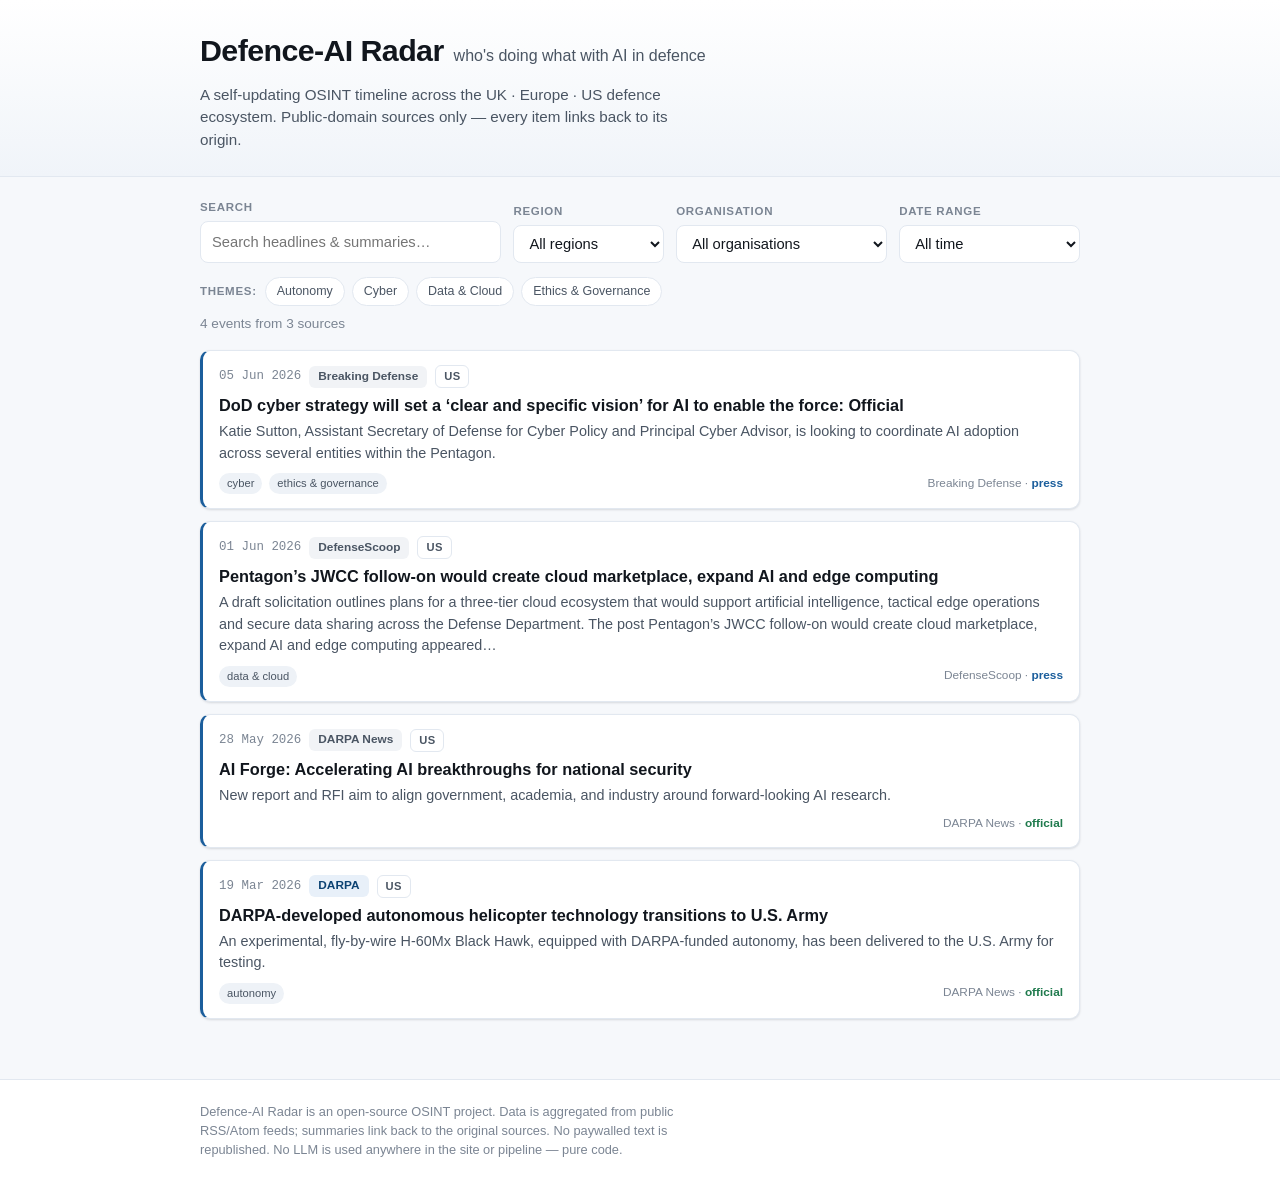
==== index.html @ cc6793fd "feat: scaffold Defence-AI Radar — static OSINT timeline + free-source ingest Co-Authored-By: Claude " ====
<!doctype html>
<html lang="en">
  <head>
    <meta charset="utf-8" />
    <meta name="viewport" content="width=device-width, initial-scale=1" />
    <title>Defence-AI Radar — who's doing what with AI in defence</title>
    <meta
      name="description"
      content="A self-updating OSINT timeline tracking AI advancements across the UK, European and US defence ecosystem. Public-domain sources only."
    />
    <link rel="stylesheet" href="assets/styles.css" />
  </head>
  <body>
    <header class="site-header">
      <div class="wrap">
        <h1>
          Defence-AI Radar
          <span class="subtitle">who's doing what with AI in defence</span>
        </h1>
        <p class="tagline">
          A self-updating OSINT timeline across the UK · Europe · US defence
          ecosystem. Public-domain sources only — every item links back to its
          origin.
        </p>
      </div>
    </header>

    <main class="wrap">
      <!-- Controls -->
      <section class="controls" aria-label="Search and filters">
        <div class="control search">
          <label for="search">Search</label>
          <input
            id="search"
            type="search"
            placeholder="Search headlines &amp; summaries…"
            autocomplete="off"
          />
        </div>

        <div class="control">
          <label for="region">Region</label>
          <select id="region">
            <option value="">All regions</option>
            <option value="UK">UK</option>
            <option value="Europe">Europe</option>
            <option value="US">US</option>
          </select>
        </div>

        <div class="control">
          <label for="org">Organisation</label>
          <select id="org">
            <option value="">All organisations</option>
          </select>
        </div>

        <div class="control">
          <label for="range">Date range</label>
          <select id="range">
            <option value="30">Last 30 days</option>
            <option value="180">Last 6 months</option>
            <option value="365">Last 12 months</option>
            <option value="all" selected>All time</option>
          </select>
        </div>
      </section>

      <!-- Theme chips -->
      <section class="theme-filter" aria-label="Theme filter">
        <span class="theme-label">Themes:</span>
        <div id="themes" class="chips"></div>
      </section>

      <!-- Counter -->
      <p id="counter" class="counter" aria-live="polite"></p>

      <!-- Timeline -->
      <section id="timeline" class="timeline" aria-label="Event timeline"></section>

      <p id="empty" class="empty" hidden>
        No events match your filters. Try widening the date range or clearing
        the search.
      </p>
    </main>

    <footer class="site-footer">
      <div class="wrap">
        <p>
          Defence-AI Radar is an open-source OSINT project. Data is aggregated
          from public RSS/Atom feeds; summaries link back to the original
          sources. No paywalled text is republished. No LLM is used anywhere in
          the site or pipeline — pure code.
        </p>
      </div>
    </footer>

    <script src="assets/app.js" defer></script>
  </body>
</html>
---- assets/styles.css ----
/* Defence-AI Radar — crisp, light intel-dashboard styling.
   Vanilla CSS, no external deps. Mobile-first. */

:root {
  --bg: #f6f8fb;
  --surface: #ffffff;
  --ink: #11161d;
  --ink-soft: #4a5563;
  --ink-faint: #7b8593;
  --line: #e2e8f0;
  --accent: #1b5e9c; /* steel blue */
  --accent-soft: #e8f0f9;
  --accent-ink: #0d4373;
  --ok: #1f7a4d;
  --shadow: 0 1px 2px rgba(16, 24, 40, 0.06), 0 1px 3px rgba(16, 24, 40, 0.08);
  --radius: 10px;
  --mono: "SFMono-Regular", ui-monospace, "Menlo", monospace;
  --sans: -apple-system, BlinkMacSystemFont, "Segoe UI", Roboto, Helvetica,
    Arial, sans-serif;
}

* {
  box-sizing: border-box;
}

html {
  -webkit-text-size-adjust: 100%;
}

body {
  margin: 0;
  font-family: var(--sans);
  color: var(--ink);
  background: var(--bg);
  line-height: 1.5;
  font-size: 16px;
}

.wrap {
  width: 100%;
  max-width: 920px;
  margin: 0 auto;
  padding: 0 20px;
}

/* ---- Header ---- */
.site-header {
  background: linear-gradient(180deg, #ffffff 0%, #f0f4f9 100%);
  border-bottom: 1px solid var(--line);
  padding: 28px 0 24px;
}

.site-header h1 {
  margin: 0;
  font-size: 1.9rem;
  letter-spacing: -0.02em;
  display: flex;
  flex-wrap: wrap;
  align-items: baseline;
  gap: 10px;
}

.site-header .subtitle {
  font-size: 1rem;
  font-weight: 500;
  color: var(--ink-soft);
  letter-spacing: 0;
}

.tagline {
  margin: 10px 0 0;
  max-width: 60ch;
  color: var(--ink-soft);
  font-size: 0.95rem;
}

/* ---- Controls ---- */
.controls {
  display: grid;
  grid-template-columns: 1fr;
  gap: 12px;
  margin: 22px 0 14px;
}

@media (min-width: 680px) {
  .controls {
    grid-template-columns: 2fr 1fr 1.4fr 1.2fr;
    align-items: end;
  }
}

.control {
  display: flex;
  flex-direction: column;
  gap: 5px;
}

.control label {
  font-size: 0.72rem;
  text-transform: uppercase;
  letter-spacing: 0.06em;
  font-weight: 600;
  color: var(--ink-faint);
}

.control input,
.control select {
  font: inherit;
  font-size: 0.92rem;
  padding: 9px 11px;
  border: 1px solid var(--line);
  border-radius: 8px;
  background: var(--surface);
  color: var(--ink);
  width: 100%;
}

.control input:focus,
.control select:focus {
  outline: 2px solid var(--accent);
  outline-offset: 1px;
  border-color: var(--accent);
}

/* ---- Theme chips ---- */
.theme-filter {
  display: flex;
  align-items: center;
  flex-wrap: wrap;
  gap: 8px;
  margin: 4px 0 8px;
}

.theme-label {
  font-size: 0.72rem;
  text-transform: uppercase;
  letter-spacing: 0.06em;
  font-weight: 600;
  color: var(--ink-faint);
}

.chips {
  display: flex;
  flex-wrap: wrap;
  gap: 7px;
}

.chip {
  font: inherit;
  font-size: 0.78rem;
  padding: 4px 11px;
  border-radius: 999px;
  border: 1px solid var(--line);
  background: var(--surface);
  color: var(--ink-soft);
  cursor: pointer;
  transition: background 0.12s, color 0.12s, border-color 0.12s;
  user-select: none;
}

.chip:hover {
  border-color: var(--accent);
  color: var(--accent-ink);
}

.chip[aria-pressed="true"] {
  background: var(--accent);
  border-color: var(--accent);
  color: #fff;
}

/* ---- Counter ---- */
.counter {
  font-size: 0.85rem;
  color: var(--ink-faint);
  margin: 6px 0 16px;
  font-variant-numeric: tabular-nums;
}

/* ---- Timeline ---- */
.timeline {
  display: flex;
  flex-direction: column;
  gap: 12px;
  padding-bottom: 40px;
}

.event {
  background: var(--surface);
  border: 1px solid var(--line);
  border-left: 3px solid var(--accent);
  border-radius: var(--radius);
  padding: 14px 16px;
  box-shadow: var(--shadow);
}

.event-top {
  display: flex;
  flex-wrap: wrap;
  align-items: center;
  gap: 8px;
  margin-bottom: 6px;
}

.event-date {
  font-family: var(--mono);
  font-size: 0.78rem;
  color: var(--ink-faint);
  font-variant-numeric: tabular-nums;
}

.org-tag {
  font-size: 0.74rem;
  font-weight: 600;
  padding: 2px 9px;
  border-radius: 6px;
  background: var(--accent-soft);
  color: var(--accent-ink);
  white-space: nowrap;
}

.org-tag.unmapped {
  background: #f1f3f6;
  color: var(--ink-soft);
}

.region-tag {
  font-size: 0.7rem;
  font-weight: 600;
  letter-spacing: 0.03em;
  padding: 2px 8px;
  border-radius: 6px;
  border: 1px solid var(--line);
  color: var(--ink-soft);
}

.event-headline {
  margin: 2px 0 5px;
  font-size: 1.02rem;
  font-weight: 600;
  line-height: 1.35;
}

.event-headline a {
  color: var(--ink);
  text-decoration: none;
}

.event-headline a:hover {
  color: var(--accent);
  text-decoration: underline;
}

.event-summary {
  margin: 0 0 9px;
  color: var(--ink-soft);
  font-size: 0.9rem;
}

.event-bottom {
  display: flex;
  flex-wrap: wrap;
  align-items: center;
  gap: 7px;
}

.theme-chip {
  font-size: 0.7rem;
  padding: 2px 8px;
  border-radius: 999px;
  background: #eef2f7;
  color: var(--ink-soft);
  text-transform: lowercase;
}

.source-name {
  margin-left: auto;
  font-size: 0.74rem;
  color: var(--ink-faint);
}

.source-name .badge {
  font-weight: 600;
  color: var(--ok);
}

.source-name .badge.press {
  color: var(--accent);
}

/* ---- Empty / loading ---- */
.empty {
  text-align: center;
  color: var(--ink-faint);
  padding: 36px 0;
  font-size: 0.95rem;
}

/* ---- Footer ---- */
.site-footer {
  border-top: 1px solid var(--line);
  background: var(--surface);
  padding: 22px 0;
  margin-top: 20px;
}

.site-footer p {
  margin: 0;
  max-width: 70ch;
  font-size: 0.8rem;
  color: var(--ink-faint);
}
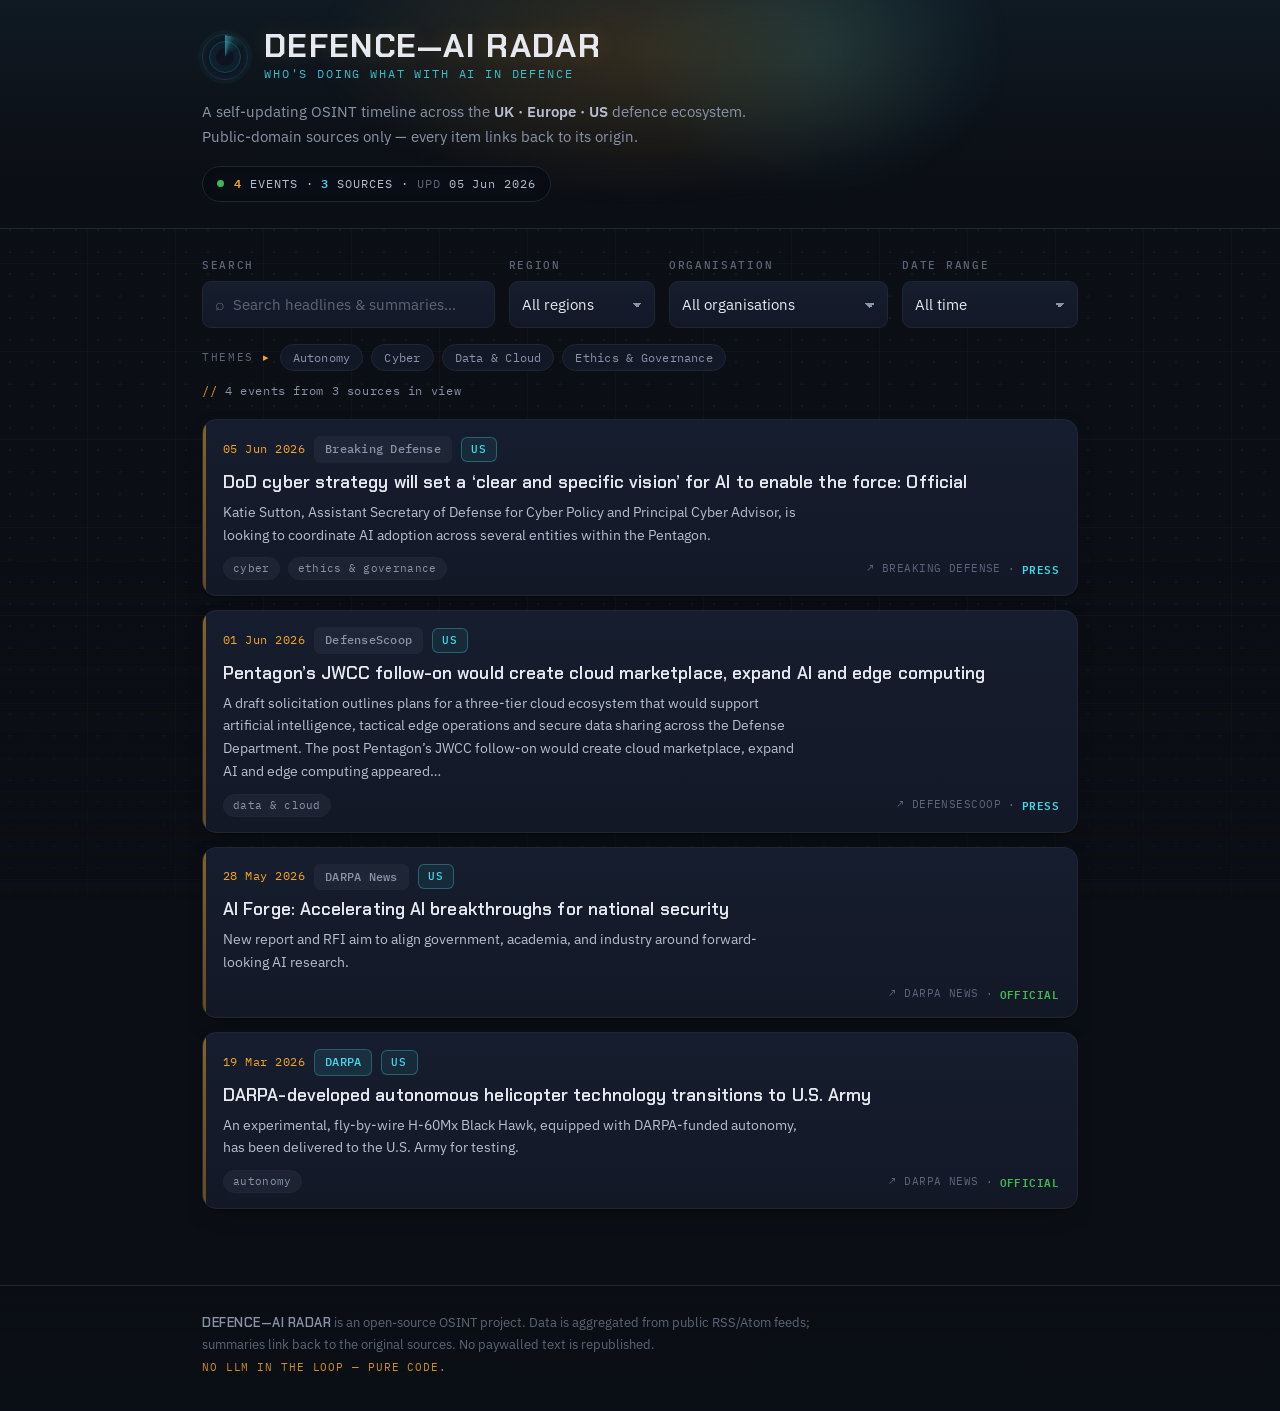
==== commit 28dac975: "design: operations-deck visual redesign — dark signals-intelligence aesthetic (timeline + dossier)" ====
--- a/index.html
+++ b/index.html
@@ -8,72 +8,109 @@
       name="description"
       content="A self-updating OSINT timeline tracking AI advancements across the UK, European and US defence ecosystem. Public-domain sources only."
     />
+    <meta name="theme-color" content="#0b0e14" />
+    <link rel="preconnect" href="https://fonts.googleapis.com" />
+    <link rel="preconnect" href="https://fonts.gstatic.com" crossorigin />
+    <link
+      href="https://fonts.googleapis.com/css2?family=Chakra+Petch:wght@500;600;700&family=IBM+Plex+Mono:wght@400;500;600&family=IBM+Plex+Sans:wght@400;500;600;700&display=swap"
+      rel="stylesheet"
+    />
     <link rel="stylesheet" href="assets/styles.css" />
   </head>
   <body>
-    <header class="site-header">
-      <div class="wrap">
-        <h1>
-          Defence-AI Radar
-          <span class="subtitle">who's doing what with AI in defence</span>
-        </h1>
+    <!-- Atmospheric layers: dot grid + signal glow, painted behind everything -->
+    <div class="bg-grid" aria-hidden="true"></div>
+    <div class="bg-scan" aria-hidden="true"></div>
+
+    <header class="site-header" role="banner">
+      <div class="signal-glow" aria-hidden="true"></div>
+      <div class="wrap header-inner">
+        <div class="brand">
+          <span class="radar" aria-hidden="true">
+            <span class="radar-sweep"></span>
+            <span class="radar-blip blip-1"></span>
+            <span class="radar-blip blip-2"></span>
+            <span class="radar-blip blip-3"></span>
+          </span>
+          <span class="wordmark">
+            <span class="wordmark-main">DEFENCE&#8209;AI&nbsp;RADAR</span>
+            <span class="wordmark-sub">who's doing what with AI in defence</span>
+          </span>
+        </div>
+
         <p class="tagline">
-          A self-updating OSINT timeline across the UK · Europe · US defence
+          A self-updating OSINT timeline across the
+          <span class="hl">UK&nbsp;·&nbsp;Europe&nbsp;·&nbsp;US</span> defence
           ecosystem. Public-domain sources only — every item links back to its
           origin.
         </p>
+
+        <!-- Live terminal-style status readout, populated by app.js -->
+        <div id="status" class="status-readout" role="status" aria-live="polite">
+          <span class="status-dot" aria-hidden="true"></span>
+          <span class="status-text">INITIALISING FEED…</span>
+        </div>
       </div>
     </header>
 
-    <main class="wrap">
+    <main class="wrap" id="main">
       <!-- Controls -->
-      <section class="controls" aria-label="Search and filters">
+      <section class="controls reveal" aria-label="Search and filters">
         <div class="control search">
           <label for="search">Search</label>
-          <input
-            id="search"
-            type="search"
-            placeholder="Search headlines &amp; summaries…"
-            autocomplete="off"
-          />
+          <div class="input-shell">
+            <span class="input-glyph" aria-hidden="true">⌕</span>
+            <input
+              id="search"
+              type="search"
+              placeholder="Search headlines &amp; summaries…"
+              autocomplete="off"
+            />
+          </div>
         </div>
 
         <div class="control">
           <label for="region">Region</label>
-          <select id="region">
-            <option value="">All regions</option>
-            <option value="UK">UK</option>
-            <option value="Europe">Europe</option>
-            <option value="US">US</option>
-          </select>
+          <div class="input-shell">
+            <select id="region">
+              <option value="">All regions</option>
+              <option value="UK">UK</option>
+              <option value="Europe">Europe</option>
+              <option value="US">US</option>
+            </select>
+          </div>
         </div>
 
         <div class="control">
           <label for="org">Organisation</label>
-          <select id="org">
-            <option value="">All organisations</option>
-          </select>
+          <div class="input-shell">
+            <select id="org">
+              <option value="">All organisations</option>
+            </select>
+          </div>
         </div>
 
         <div class="control">
           <label for="range">Date range</label>
-          <select id="range">
-            <option value="30">Last 30 days</option>
-            <option value="180">Last 6 months</option>
-            <option value="365">Last 12 months</option>
-            <option value="all" selected>All time</option>
-          </select>
+          <div class="input-shell">
+            <select id="range">
+              <option value="30">Last 30 days</option>
+              <option value="180">Last 6 months</option>
+              <option value="365">Last 12 months</option>
+              <option value="all" selected>All time</option>
+            </select>
+          </div>
         </div>
       </section>
 
       <!-- Theme chips -->
-      <section class="theme-filter" aria-label="Theme filter">
-        <span class="theme-label">Themes:</span>
+      <section class="theme-filter reveal" aria-label="Theme filter">
+        <span class="theme-label">Themes</span>
         <div id="themes" class="chips"></div>
       </section>
 
       <!-- Counter -->
-      <p id="counter" class="counter" aria-live="polite"></p>
+      <p id="counter" class="counter reveal" aria-live="polite"></p>
 
       <!-- Timeline -->
       <section id="timeline" class="timeline" aria-label="Event timeline"></section>
@@ -87,10 +124,11 @@
     <footer class="site-footer">
       <div class="wrap">
         <p>
-          Defence-AI Radar is an open-source OSINT project. Data is aggregated
-          from public RSS/Atom feeds; summaries link back to the original
-          sources. No paywalled text is republished. No LLM is used anywhere in
-          the site or pipeline — pure code.
+          <span class="footer-mark">DEFENCE&#8209;AI&nbsp;RADAR</span> is an
+          open-source OSINT project. Data is aggregated from public RSS/Atom
+          feeds; summaries link back to the original sources. No paywalled text
+          is republished.
+          <span class="footer-tag">NO&nbsp;LLM&nbsp;IN&nbsp;THE&nbsp;LOOP — PURE&nbsp;CODE.</span>
         </p>
       </div>
     </footer>
--- a/assets/styles.css
+++ b/assets/styles.css
@@ -1,22 +1,54 @@
-/* Defence-AI Radar — crisp, light intel-dashboard styling.
-   Vanilla CSS, no external deps. Mobile-first. */
+/* ===================================================================
+   DEFENCE-AI RADAR  ·  "Operations Deck" theme
+   Dark signals-intelligence aesthetic. Vanilla CSS, no deps, mobile-first.
+   Fonts (Google): Chakra Petch (display/HUD), IBM Plex Sans (body),
+   IBM Plex Mono (all metadata).
+   =================================================================== */
 
 :root {
-  --bg: #f6f8fb;
-  --surface: #ffffff;
-  --ink: #11161d;
-  --ink-soft: #4a5563;
-  --ink-faint: #7b8593;
-  --line: #e2e8f0;
-  --accent: #1b5e9c; /* steel blue */
-  --accent-soft: #e8f0f9;
-  --accent-ink: #0d4373;
-  --ok: #1f7a4d;
-  --shadow: 0 1px 2px rgba(16, 24, 40, 0.06), 0 1px 3px rgba(16, 24, 40, 0.08);
+  /* ---- Base ink palette (not pure black) ---- */
+  --bg: #0b0e14;
+  --bg-2: #0d121b;
+  --panel: #121826;
+  --panel-2: #161d2e;
+  --panel-hi: #1a2336;
+  --ink: #e6e9ef;
+  --ink-soft: #b6bfd0;
+  --muted: #8a94a8;
+  --faint: #5c6679;
+  --line: #1f2734;
+  --line-2: #28324380;
+
+  /* ---- Accent system ---- */
+  --amber: #f5a524; /* signal primary */
+  --amber-dim: #b9791a;
+  --cyan: #43d9e8; /* signal secondary */
+  --cyan-dim: #2a97a3;
+
+  /* ---- Status colour coding ---- */
+  --green: #3fb950; /* established */
+  --status-amber: #f5a524; /* in progress */
+  --status-cyan: #43d9e8; /* latest */
+  --warn: #f0883e; /* what we don't know */
+  --warn-red: #e8616b;
+
+  /* ---- Region tints ---- */
+  --uk: #6ea8ff;
+  --eu: #c08cff;
+  --us: #43d9e8;
+
+  /* ---- Type ---- */
+  --display: "Chakra Petch", system-ui, sans-serif;
+  --sans: "IBM Plex Sans", system-ui, sans-serif;
+  --mono: "IBM Plex Mono", ui-monospace, "SFMono-Regular", monospace;
+
   --radius: 10px;
-  --mono: "SFMono-Regular", ui-monospace, "Menlo", monospace;
-  --sans: -apple-system, BlinkMacSystemFont, "Segoe UI", Roboto, Helvetica,
-    Arial, sans-serif;
+  --radius-lg: 14px;
+  --shadow: 0 1px 2px rgba(0, 0, 0, 0.4), 0 8px 24px -12px rgba(0, 0, 0, 0.55);
+  --shadow-hi: 0 2px 4px rgba(0, 0, 0, 0.45),
+    0 18px 40px -18px rgba(0, 0, 0, 0.7);
+  --ring: 0 0 0 1px var(--line);
+  --content: 920px;
 }
 
 * {
@@ -25,6 +57,7 @@
 
 html {
   -webkit-text-size-adjust: 100%;
+  scroll-behavior: smooth;
 }
 
 body {
@@ -32,59 +65,287 @@
   font-family: var(--sans);
   color: var(--ink);
   background: var(--bg);
-  line-height: 1.5;
+  line-height: 1.6;
   font-size: 16px;
+  position: relative;
+  min-height: 100vh;
+  overflow-x: hidden;
+  -webkit-font-smoothing: antialiased;
+  text-rendering: optimizeLegibility;
+}
+
+/* ---- Atmosphere: fixed dot/line grid + faint scanline texture ---- */
+.bg-grid {
+  position: fixed;
+  inset: 0;
+  z-index: -3;
+  pointer-events: none;
+  background-color: var(--bg);
+  background-image:
+    radial-gradient(rgba(120, 140, 180, 0.07) 1px, transparent 1px),
+    linear-gradient(rgba(255, 255, 255, 0.018) 1px, transparent 1px),
+    linear-gradient(90deg, rgba(255, 255, 255, 0.018) 1px, transparent 1px);
+  background-size: 22px 22px, 88px 88px, 88px 88px;
+  background-position: -1px -1px, -1px -1px, -1px -1px;
+  /* fade the grid toward the bottom for depth */
+  -webkit-mask-image: linear-gradient(180deg, #000 0%, #000 60%, rgba(0, 0, 0, 0.4) 100%);
+          mask-image: linear-gradient(180deg, #000 0%, #000 60%, rgba(0, 0, 0, 0.4) 100%);
+}
+
+.bg-scan {
+  position: fixed;
+  inset: 0;
+  z-index: -2;
+  pointer-events: none;
+  opacity: 0.5;
+  background: repeating-linear-gradient(
+    180deg,
+    rgba(255, 255, 255, 0.012) 0px,
+    rgba(255, 255, 255, 0.012) 1px,
+    transparent 1px,
+    transparent 3px
+  );
+  mix-blend-mode: overlay;
 }
 
 .wrap {
   width: 100%;
-  max-width: 920px;
+  max-width: var(--content);
   margin: 0 auto;
-  padding: 0 20px;
-}
-
-/* ---- Header ---- */
+  padding: 0 22px;
+}
+
+::selection {
+  background: rgba(245, 165, 36, 0.28);
+  color: #fff;
+}
+
+a {
+  color: var(--cyan);
+}
+
+/* ===================================================================
+   HEADER  ·  wordmark + radar sweep + status readout
+   =================================================================== */
 .site-header {
-  background: linear-gradient(180deg, #ffffff 0%, #f0f4f9 100%);
+  position: relative;
+  overflow: hidden;
   border-bottom: 1px solid var(--line);
-  padding: 28px 0 24px;
-}
-
-.site-header h1 {
-  margin: 0;
-  font-size: 1.9rem;
-  letter-spacing: -0.02em;
-  display: flex;
-  flex-wrap: wrap;
-  align-items: baseline;
+  padding: 30px 0 26px;
+  background:
+    linear-gradient(180deg, rgba(67, 217, 232, 0.04) 0%, transparent 70%),
+    linear-gradient(180deg, var(--bg-2) 0%, var(--bg) 100%);
+}
+
+/* Soft radial signal glow behind the header */
+.signal-glow {
+  position: absolute;
+  top: -160px;
+  left: 50%;
+  transform: translateX(-50%);
+  width: min(900px, 120%);
+  height: 420px;
+  pointer-events: none;
+  background:
+    radial-gradient(closest-side, rgba(245, 165, 36, 0.16), transparent 72%),
+    radial-gradient(closest-side at 70% 50%, rgba(67, 217, 232, 0.12), transparent 70%);
+  filter: blur(8px);
+  z-index: 0;
+}
+
+/* thin amber rule under the whole header */
+.site-header::after {
+  content: "";
+  position: absolute;
+  left: 0;
+  right: 0;
+  bottom: -1px;
+  height: 1px;
+  background: linear-gradient(
+    90deg,
+    transparent,
+    rgba(245, 165, 36, 0.55) 18%,
+    rgba(67, 217, 232, 0.5) 82%,
+    transparent
+  );
+}
+
+.header-inner {
+  position: relative;
+  z-index: 1;
+}
+
+.brand {
+  display: flex;
+  align-items: center;
+  gap: 16px;
+  text-decoration: none;
+  color: inherit;
+}
+
+.brand-link {
+  transition: transform 0.18s ease;
+}
+.brand-link:hover {
+  transform: translateX(2px);
+}
+
+/* ---- Radar dial with animated sweep ---- */
+.radar {
+  position: relative;
+  flex: none;
+  width: 46px;
+  height: 46px;
+  border-radius: 50%;
+  background: radial-gradient(circle at center, #0e1422 0%, #0a0f18 100%);
+  border: 1px solid #243049;
+  box-shadow:
+    inset 0 0 14px rgba(67, 217, 232, 0.12),
+    0 0 0 4px rgba(67, 217, 232, 0.04);
+  overflow: hidden;
+}
+/* concentric range rings + crosshair */
+.radar::before {
+  content: "";
+  position: absolute;
+  inset: 6px;
+  border-radius: 50%;
+  border: 1px solid rgba(67, 217, 232, 0.22);
+  box-shadow: inset 0 0 0 6px rgba(67, 217, 232, 0.06);
+}
+.radar::after {
+  content: "";
+  position: absolute;
+  inset: 0;
+  background:
+    linear-gradient(transparent 49%, rgba(67, 217, 232, 0.16) 50%, transparent 51%),
+    linear-gradient(90deg, transparent 49%, rgba(67, 217, 232, 0.16) 50%, transparent 51%);
+}
+.radar-sweep {
+  position: absolute;
+  inset: 0;
+  border-radius: 50%;
+  background: conic-gradient(
+    from 0deg,
+    rgba(67, 217, 232, 0.55) 0deg,
+    rgba(67, 217, 232, 0.12) 26deg,
+    transparent 60deg,
+    transparent 360deg
+  );
+  -webkit-mask: radial-gradient(circle, transparent 0, #000 1px);
+          mask: radial-gradient(circle, transparent 0, #000 1px);
+  animation: sweep 3.6s linear infinite;
+  transform-origin: center;
+}
+.radar-blip {
+  position: absolute;
+  width: 3px;
+  height: 3px;
+  border-radius: 50%;
+  background: var(--amber);
+  box-shadow: 0 0 6px 1px rgba(245, 165, 36, 0.8);
+  opacity: 0;
+}
+.blip-1 { top: 14px; left: 30px; animation: blip 3.6s linear infinite 0.4s; }
+.blip-2 { top: 28px; left: 16px; animation: blip 3.6s linear infinite 1.8s; }
+.blip-3 { top: 19px; left: 24px; animation: blip 3.6s linear infinite 2.9s; }
+
+@keyframes sweep {
+  to { transform: rotate(360deg); }
+}
+@keyframes blip {
+  0%, 8% { opacity: 0; }
+  10% { opacity: 1; }
+  55% { opacity: 0.55; }
+  85%, 100% { opacity: 0; }
+}
+
+.wordmark {
+  display: flex;
+  flex-direction: column;
+  gap: 2px;
+}
+.wordmark-main {
+  font-family: var(--display);
+  font-weight: 700;
+  font-size: clamp(1.5rem, 5.4vw, 2.05rem);
+  letter-spacing: 0.04em;
+  line-height: 1;
+  color: var(--ink);
+  text-shadow: 0 0 22px rgba(245, 165, 36, 0.18);
+}
+.wordmark-sub {
+  font-family: var(--mono);
+  font-size: 0.72rem;
+  letter-spacing: 0.16em;
+  text-transform: uppercase;
+  color: var(--cyan);
+  opacity: 0.85;
+}
+
+.tagline {
+  margin: 16px 0 0;
+  max-width: 62ch;
+  color: var(--muted);
+  font-size: 0.95rem;
+}
+.tagline .hl {
+  color: var(--ink-soft);
+  font-weight: 600;
+}
+
+/* ---- Terminal status readout ---- */
+.status-readout {
+  display: inline-flex;
+  align-items: center;
   gap: 10px;
-}
-
-.site-header .subtitle {
-  font-size: 1rem;
-  font-weight: 500;
+  margin-top: 18px;
+  padding: 7px 14px;
+  font-family: var(--mono);
+  font-size: 0.74rem;
+  letter-spacing: 0.08em;
   color: var(--ink-soft);
-  letter-spacing: 0;
-}
-
-.tagline {
-  margin: 10px 0 0;
-  max-width: 60ch;
-  color: var(--ink-soft);
-  font-size: 0.95rem;
-}
-
-/* ---- Controls ---- */
+  background: rgba(10, 15, 24, 0.7);
+  border: 1px solid var(--line);
+  border-radius: 999px;
+  box-shadow: inset 0 0 18px rgba(0, 0, 0, 0.35);
+  backdrop-filter: blur(3px);
+}
+.status-readout .status-text {
+  white-space: nowrap;
+  overflow: hidden;
+  text-overflow: ellipsis;
+}
+.status-readout .hot { color: var(--amber); font-weight: 600; }
+.status-readout .cool { color: var(--cyan); font-weight: 600; }
+.status-readout .dim { color: var(--faint); }
+.status-dot {
+  flex: none;
+  width: 7px;
+  height: 7px;
+  border-radius: 50%;
+  background: var(--green);
+  box-shadow: 0 0 0 0 rgba(63, 185, 80, 0.6);
+  animation: pulse 2.4s ease-out infinite;
+}
+@keyframes pulse {
+  0% { box-shadow: 0 0 0 0 rgba(63, 185, 80, 0.55); }
+  70% { box-shadow: 0 0 0 7px rgba(63, 185, 80, 0); }
+  100% { box-shadow: 0 0 0 0 rgba(63, 185, 80, 0); }
+}
+
+/* ===================================================================
+   CONTROLS
+   =================================================================== */
 .controls {
   display: grid;
   grid-template-columns: 1fr;
-  gap: 12px;
-  margin: 22px 0 14px;
-}
-
-@media (min-width: 680px) {
+  gap: 14px;
+  margin: 28px 0 16px;
+}
+@media (min-width: 700px) {
   .controls {
-    grid-template-columns: 2fr 1fr 1.4fr 1.2fr;
+    grid-template-columns: 2fr 1fr 1.5fr 1.2fr;
     align-items: end;
   }
 }
@@ -92,34 +353,80 @@
 .control {
   display: flex;
   flex-direction: column;
-  gap: 5px;
+  gap: 7px;
 }
 
 .control label {
-  font-size: 0.72rem;
+  font-family: var(--mono);
+  font-size: 0.66rem;
   text-transform: uppercase;
-  letter-spacing: 0.06em;
-  font-weight: 600;
-  color: var(--ink-faint);
+  letter-spacing: 0.16em;
+  font-weight: 500;
+  color: var(--faint);
+}
+
+.input-shell {
+  position: relative;
+  display: flex;
+  align-items: center;
+  border: 1px solid var(--line);
+  border-radius: 9px;
+  background: linear-gradient(180deg, var(--panel-2), var(--panel));
+  transition: border-color 0.15s, box-shadow 0.15s;
+}
+.input-shell:focus-within {
+  border-color: var(--cyan-dim);
+  box-shadow: 0 0 0 3px rgba(67, 217, 232, 0.14);
+}
+
+.input-glyph {
+  padding-left: 12px;
+  color: var(--faint);
+  font-size: 1rem;
+  line-height: 1;
+  pointer-events: none;
 }
 
 .control input,
 .control select {
   font: inherit;
   font-size: 0.92rem;
-  padding: 9px 11px;
-  border: 1px solid var(--line);
-  border-radius: 8px;
-  background: var(--surface);
+  padding: 11px 12px;
+  border: none;
+  background: transparent;
   color: var(--ink);
   width: 100%;
-}
-
+  border-radius: 9px;
+}
 .control input:focus,
 .control select:focus {
-  outline: 2px solid var(--accent);
-  outline-offset: 1px;
-  border-color: var(--accent);
+  outline: none;
+}
+.control input::placeholder {
+  color: var(--faint);
+}
+.search .input-glyph + input {
+  padding-left: 8px;
+}
+
+/* Native select arrow restyle */
+.control select {
+  -webkit-appearance: none;
+  appearance: none;
+  cursor: pointer;
+  background-image:
+    linear-gradient(45deg, transparent 50%, var(--muted) 50%),
+    linear-gradient(135deg, var(--muted) 50%, transparent 50%);
+  background-position:
+    calc(100% - 17px) calc(50% + 1px),
+    calc(100% - 12px) calc(50% + 1px);
+  background-size: 5px 5px, 5px 5px;
+  background-repeat: no-repeat;
+  padding-right: 30px;
+}
+.control select option {
+  background: var(--panel);
+  color: var(--ink);
 }
 
 /* ---- Theme chips ---- */
@@ -127,186 +434,778 @@
   display: flex;
   align-items: center;
   flex-wrap: wrap;
+  gap: 9px;
+  margin: 8px 0 10px;
+}
+.theme-label {
+  font-family: var(--mono);
+  font-size: 0.66rem;
+  text-transform: uppercase;
+  letter-spacing: 0.16em;
+  color: var(--faint);
+}
+.theme-label::after {
+  content: " ▸";
+  color: var(--amber);
+}
+.chips {
+  display: flex;
+  flex-wrap: wrap;
   gap: 8px;
-  margin: 4px 0 8px;
-}
-
-.theme-label {
-  font-size: 0.72rem;
-  text-transform: uppercase;
-  letter-spacing: 0.06em;
-  font-weight: 600;
-  color: var(--ink-faint);
-}
-
-.chips {
-  display: flex;
-  flex-wrap: wrap;
-  gap: 7px;
-}
-
+}
 .chip {
-  font: inherit;
-  font-size: 0.78rem;
-  padding: 4px 11px;
+  font-family: var(--mono);
+  font-size: 0.74rem;
+  letter-spacing: 0.02em;
+  padding: 5px 12px;
   border-radius: 999px;
   border: 1px solid var(--line);
-  background: var(--surface);
-  color: var(--ink-soft);
+  background: var(--panel);
+  color: var(--muted);
   cursor: pointer;
-  transition: background 0.12s, color 0.12s, border-color 0.12s;
+  transition: color 0.14s, border-color 0.14s, background 0.14s,
+    box-shadow 0.14s;
   user-select: none;
 }
-
 .chip:hover {
-  border-color: var(--accent);
-  color: var(--accent-ink);
-}
-
+  border-color: var(--cyan-dim);
+  color: var(--cyan);
+}
 .chip[aria-pressed="true"] {
-  background: var(--accent);
-  border-color: var(--accent);
-  color: #fff;
+  background: rgba(245, 165, 36, 0.14);
+  border-color: var(--amber);
+  color: var(--amber);
+  box-shadow: 0 0 14px -4px rgba(245, 165, 36, 0.5);
 }
 
 /* ---- Counter ---- */
 .counter {
-  font-size: 0.85rem;
-  color: var(--ink-faint);
-  margin: 6px 0 16px;
+  font-family: var(--mono);
+  font-size: 0.78rem;
+  letter-spacing: 0.05em;
+  color: var(--muted);
+  margin: 8px 0 18px;
   font-variant-numeric: tabular-nums;
 }
-
-/* ---- Timeline ---- */
+.counter::before {
+  content: "// ";
+  color: var(--amber);
+}
+
+/* ===================================================================
+   TIMELINE
+   =================================================================== */
 .timeline {
+  position: relative;
   display: flex;
   flex-direction: column;
-  gap: 12px;
-  padding-bottom: 40px;
+  gap: 14px;
+  padding-bottom: 48px;
 }
 
 .event {
-  background: var(--surface);
+  position: relative;
+  background: linear-gradient(180deg, var(--panel-2), var(--panel));
   border: 1px solid var(--line);
-  border-left: 3px solid var(--accent);
-  border-radius: var(--radius);
-  padding: 14px 16px;
+  border-radius: var(--radius-lg);
+  padding: 16px 18px 15px 20px;
   box-shadow: var(--shadow);
+  overflow: hidden;
+  transition: transform 0.18s ease, border-color 0.18s ease,
+    box-shadow 0.18s ease;
+}
+/* accent edge — a thin signal stripe that lights up on hover */
+.event::before {
+  content: "";
+  position: absolute;
+  left: 0;
+  top: 0;
+  bottom: 0;
+  width: 3px;
+  background: linear-gradient(180deg, var(--amber), var(--amber-dim));
+  opacity: 0.5;
+  transition: opacity 0.18s ease, box-shadow 0.18s ease;
+}
+.event:hover {
+  transform: translateY(-2px);
+  border-color: #2a3550;
+  box-shadow: var(--shadow-hi);
+}
+.event:hover::before {
+  opacity: 1;
+  box-shadow: 0 0 18px 0 rgba(245, 165, 36, 0.45);
 }
 
 .event-top {
+  display: flex;
+  flex-wrap: wrap;
+  align-items: center;
+  gap: 9px;
+  margin-bottom: 8px;
+}
+
+.event-date {
+  font-family: var(--mono);
+  font-size: 0.74rem;
+  letter-spacing: 0.04em;
+  color: var(--amber);
+  font-variant-numeric: tabular-nums;
+  white-space: nowrap;
+}
+
+/* Org tag (link → dossier) */
+.org-tag {
+  font-family: var(--mono);
+  font-size: 0.72rem;
+  font-weight: 500;
+  letter-spacing: 0.02em;
+  padding: 3px 10px;
+  border-radius: 6px;
+  background: rgba(67, 217, 232, 0.1);
+  border: 1px solid rgba(67, 217, 232, 0.28);
+  color: var(--cyan);
+  white-space: nowrap;
+}
+.org-tag.unmapped {
+  background: rgba(138, 148, 168, 0.08);
+  border-color: var(--line);
+  color: var(--muted);
+}
+a.org-tag {
+  text-decoration: none;
+  transition: background 0.14s, color 0.14s, border-color 0.14s,
+    box-shadow 0.14s;
+}
+a.org-tag:hover,
+a.org-tag:focus {
+  background: rgba(67, 217, 232, 0.2);
+  border-color: var(--cyan);
+  color: #d6fbff;
+  box-shadow: 0 0 14px -4px rgba(67, 217, 232, 0.6);
+  outline: none;
+}
+
+/* Region tag, subtly tinted per region */
+.region-tag {
+  font-family: var(--mono);
+  font-size: 0.66rem;
+  font-weight: 500;
+  letter-spacing: 0.1em;
+  text-transform: uppercase;
+  padding: 3px 9px;
+  border-radius: 6px;
+  border: 1px solid var(--line);
+  color: var(--muted);
+}
+.region-tag[data-region="UK"] {
+  color: var(--uk);
+  border-color: rgba(110, 168, 255, 0.32);
+  background: rgba(110, 168, 255, 0.07);
+}
+.region-tag[data-region="Europe"] {
+  color: var(--eu);
+  border-color: rgba(192, 140, 255, 0.32);
+  background: rgba(192, 140, 255, 0.07);
+}
+.region-tag[data-region="US"] {
+  color: var(--us);
+  border-color: rgba(67, 217, 232, 0.32);
+  background: rgba(67, 217, 232, 0.07);
+}
+
+.event-headline {
+  margin: 2px 0 7px;
+  font-family: var(--display);
+  font-size: 1.08rem;
+  font-weight: 600;
+  letter-spacing: 0.005em;
+  line-height: 1.34;
+}
+.event-headline a {
+  color: var(--ink);
+  text-decoration: none;
+  background-image: linear-gradient(var(--cyan), var(--cyan));
+  background-repeat: no-repeat;
+  background-position: 0 100%;
+  background-size: 0% 1.5px;
+  transition: background-size 0.28s ease, color 0.18s ease;
+  padding-bottom: 1px;
+}
+.event-headline a:hover,
+.event-headline a:focus {
+  color: #f3f6fb;
+  background-size: 100% 1.5px;
+  outline: none;
+}
+
+.event-summary {
+  margin: 0 0 11px;
+  color: var(--ink-soft);
+  font-size: 0.9rem;
+  line-height: 1.58;
+  max-width: 72ch;
+}
+
+.event-bottom {
   display: flex;
   flex-wrap: wrap;
   align-items: center;
   gap: 8px;
-  margin-bottom: 6px;
-}
-
-.event-date {
-  font-family: var(--mono);
-  font-size: 0.78rem;
-  color: var(--ink-faint);
-  font-variant-numeric: tabular-nums;
-}
-
-.org-tag {
+}
+
+.theme-chip {
+  font-family: var(--mono);
+  font-size: 0.66rem;
+  letter-spacing: 0.03em;
+  padding: 2px 9px;
+  border-radius: 999px;
+  background: rgba(138, 148, 168, 0.08);
+  border: 1px solid var(--line);
+  color: var(--muted);
+  text-transform: lowercase;
+}
+
+/* "↗ SOURCE" mono tag */
+.source-name {
+  margin-left: auto;
+  display: inline-flex;
+  align-items: center;
+  gap: 6px;
+  font-family: var(--mono);
+  font-size: 0.68rem;
+  letter-spacing: 0.04em;
+  color: var(--faint);
+  text-transform: uppercase;
+}
+.source-name .badge {
+  font-weight: 600;
+  color: var(--green);
+}
+.source-name .badge.press {
+  color: var(--cyan);
+}
+
+/* ===================================================================
+   EMPTY / FOOTER
+   =================================================================== */
+.empty {
+  text-align: center;
+  color: var(--muted);
+  padding: 44px 0;
+  font-size: 0.95rem;
+  font-family: var(--mono);
+  letter-spacing: 0.02em;
+}
+
+.site-footer {
+  border-top: 1px solid var(--line);
+  background: linear-gradient(180deg, transparent, rgba(10, 15, 24, 0.6));
+  padding: 26px 0 34px;
+  margin-top: 28px;
+}
+.site-footer p {
+  margin: 0;
+  max-width: 78ch;
+  font-size: 0.8rem;
+  color: var(--faint);
+  line-height: 1.7;
+}
+.footer-mark {
+  font-family: var(--display);
+  font-weight: 600;
+  letter-spacing: 0.04em;
+  color: var(--muted);
+}
+.footer-tag {
+  display: inline-block;
+  font-family: var(--mono);
+  font-size: 0.7rem;
+  letter-spacing: 0.08em;
+  color: var(--amber);
+  opacity: 0.85;
+}
+
+/* ===================================================================
+   DOSSIER PAGE  ·  classified briefing
+   =================================================================== */
+.dossier {
+  position: relative;
+  padding: 26px 0 56px;
+}
+
+/* On wide screens: sticky status rail to the left of the content */
+@media (min-width: 1040px) {
+  .dossier-page .wrap {
+    max-width: 1140px;
+  }
+  .dossier-layout {
+    display: grid;
+    grid-template-columns: 200px minmax(0, 1fr);
+    gap: 38px;
+    align-items: start;
+  }
+  .dossier-rail {
+    position: sticky;
+    top: 26px;
+  }
+}
+
+/* hide rail on narrow screens (still in DOM for wide) */
+.dossier-rail {
+  display: none;
+}
+@media (min-width: 1040px) {
+  .dossier-rail { display: block; }
+}
+
+.rail-kicker {
+  font-family: var(--mono);
+  font-size: 0.62rem;
+  letter-spacing: 0.18em;
+  text-transform: uppercase;
+  color: var(--faint);
+  margin: 0 0 12px;
+}
+.rail-list {
+  list-style: none;
+  margin: 0 0 22px;
+  padding: 0;
+  display: flex;
+  flex-direction: column;
+  gap: 2px;
+  border-left: 1px solid var(--line);
+}
+.rail-list a {
+  display: flex;
+  align-items: center;
+  gap: 9px;
+  padding: 6px 0 6px 14px;
+  margin-left: -1px;
+  border-left: 2px solid transparent;
+  font-family: var(--mono);
   font-size: 0.74rem;
-  font-weight: 600;
-  padding: 2px 9px;
-  border-radius: 6px;
-  background: var(--accent-soft);
-  color: var(--accent-ink);
-  white-space: nowrap;
-}
-
-.org-tag.unmapped {
-  background: #f1f3f6;
-  color: var(--ink-soft);
-}
-
-.region-tag {
-  font-size: 0.7rem;
-  font-weight: 600;
-  letter-spacing: 0.03em;
-  padding: 2px 8px;
-  border-radius: 6px;
-  border: 1px solid var(--line);
-  color: var(--ink-soft);
-}
-
-.event-headline {
-  margin: 2px 0 5px;
-  font-size: 1.02rem;
-  font-weight: 600;
-  line-height: 1.35;
-}
-
-.event-headline a {
+  letter-spacing: 0.02em;
+  color: var(--muted);
+  text-decoration: none;
+  transition: color 0.14s, border-color 0.14s;
+}
+.rail-list a:hover {
   color: var(--ink);
+  border-left-color: var(--amber);
+}
+.rail-dot {
+  width: 6px;
+  height: 6px;
+  border-radius: 50%;
+  flex: none;
+  background: var(--faint);
+}
+.rail-dot.green { background: var(--green); box-shadow: 0 0 7px rgba(63, 185, 80, 0.6); }
+.rail-dot.amber { background: var(--status-amber); box-shadow: 0 0 7px rgba(245, 165, 36, 0.6); }
+.rail-dot.cyan { background: var(--status-cyan); box-shadow: 0 0 7px rgba(67, 217, 232, 0.6); }
+.rail-dot.warn { background: var(--warn); box-shadow: 0 0 7px rgba(240, 136, 62, 0.6); }
+
+.back-link {
+  display: inline-flex;
+  align-items: center;
+  gap: 8px;
+  margin-bottom: 22px;
+  font-family: var(--mono);
+  font-size: 0.76rem;
+  letter-spacing: 0.05em;
+  color: var(--cyan);
   text-decoration: none;
-}
-
-.event-headline a:hover {
-  color: var(--accent);
-  text-decoration: underline;
-}
-
-.event-summary {
-  margin: 0 0 9px;
-  color: var(--ink-soft);
-  font-size: 0.9rem;
-}
-
-.event-bottom {
+  transition: gap 0.15s ease, color 0.15s ease;
+}
+.back-link:hover {
+  gap: 12px;
+  color: #d6fbff;
+}
+
+/* ---- Dossier header ---- */
+.dossier-header {
+  margin-bottom: 26px;
+  padding-bottom: 22px;
+  border-bottom: 1px solid var(--line);
+  position: relative;
+}
+.dossier-classmark {
+  font-family: var(--mono);
+  font-size: 0.62rem;
+  letter-spacing: 0.26em;
+  text-transform: uppercase;
+  color: var(--faint);
+  margin: 0 0 10px;
+}
+.dossier-classmark::before {
+  content: "◆ ";
+  color: var(--amber);
+}
+.dossier-title {
+  margin: 0 0 12px;
+  font-family: var(--display);
+  font-weight: 700;
+  font-size: clamp(1.55rem, 4.4vw, 2.1rem);
+  letter-spacing: 0.01em;
+  line-height: 1.15;
+  color: var(--ink);
+}
+.dossier-badges {
   display: flex;
   flex-wrap: wrap;
   align-items: center;
-  gap: 7px;
-}
-
-.theme-chip {
+  gap: 9px;
+}
+.dossier-badge {
+  font-family: var(--mono);
+  font-size: 0.68rem;
+  font-weight: 500;
+  letter-spacing: 0.08em;
+  padding: 3px 11px;
+  border-radius: 6px;
+  background: rgba(67, 217, 232, 0.1);
+  border: 1px solid rgba(67, 217, 232, 0.28);
+  color: var(--cyan);
+  text-transform: uppercase;
+}
+.dossier-badge[data-region="UK"] { color: var(--uk); border-color: rgba(110,168,255,0.32); background: rgba(110,168,255,0.08); }
+.dossier-badge[data-region="Europe"] { color: var(--eu); border-color: rgba(192,140,255,0.32); background: rgba(192,140,255,0.08); }
+.dossier-badge[data-region="US"] { color: var(--us); border-color: rgba(67,217,232,0.32); background: rgba(67,217,232,0.08); }
+.dossier-badge.type {
+  background: rgba(138, 148, 168, 0.08);
+  border-color: var(--line);
+  color: var(--muted);
+}
+.dossier-updated {
+  font-family: var(--mono);
   font-size: 0.7rem;
-  padding: 2px 8px;
-  border-radius: 999px;
-  background: #eef2f7;
+  letter-spacing: 0.05em;
+  color: var(--faint);
+  font-variant-numeric: tabular-nums;
+}
+.dossier-updated::before {
+  content: "● ";
+  color: var(--green);
+}
+
+/* ---- Sections ---- */
+.dossier-section {
+  scroll-margin-top: 24px;
+  background: linear-gradient(180deg, var(--panel-2), var(--panel));
+  border: 1px solid var(--line);
+  border-radius: var(--radius-lg);
+  box-shadow: var(--shadow);
+  padding: 20px 22px;
+  margin-bottom: 16px;
+}
+
+/* mono kicker + status-coloured heading */
+.dossier-h2 {
+  margin: 0 0 16px;
+  font-family: var(--display);
+  font-size: 1.1rem;
+  font-weight: 600;
+  letter-spacing: 0.01em;
+  display: flex;
+  align-items: center;
+  gap: 10px;
+}
+.h2-kicker {
+  font-family: var(--mono);
+  font-size: 0.6rem;
+  letter-spacing: 0.18em;
+  text-transform: uppercase;
+  padding: 3px 8px;
+  border-radius: 5px;
+  border: 1px solid currentColor;
+  line-height: 1;
+}
+/* status colour variants on the section head */
+.sec-established .h2-kicker { color: var(--green); }
+.sec-progress .h2-kicker { color: var(--status-amber); }
+.sec-latest .h2-kicker { color: var(--status-cyan); }
+.sec-suppliers .h2-kicker { color: var(--cyan); }
+.sec-sources .h2-kicker { color: var(--muted); }
+.sec-recent .h2-kicker { color: var(--muted); }
+.sec-overview .h2-kicker { color: var(--amber); }
+
+.dossier-lead {
+  margin: 0;
+  max-width: 68ch;
   color: var(--ink-soft);
-  text-transform: lowercase;
-}
-
-.source-name {
-  margin-left: auto;
-  font-size: 0.74rem;
-  color: var(--ink-faint);
-}
-
-.source-name .badge {
+  font-size: 0.96rem;
+  line-height: 1.7;
+}
+
+/* ---- Claim lists ---- */
+.claim-list {
+  list-style: none;
+  margin: 0;
+  padding: 0;
+  display: flex;
+  flex-direction: column;
+  gap: 0;
+}
+.claim {
+  position: relative;
+  padding: 13px 0 13px 18px;
+  border-left: 2px solid var(--line);
+  border-top: 1px solid transparent;
+  transition: border-color 0.15s, background 0.15s;
+}
+.claim + .claim {
+  border-top: 1px solid var(--line-2);
+}
+.claim::before {
+  content: "";
+  position: absolute;
+  left: -5px;
+  top: 18px;
+  width: 8px;
+  height: 8px;
+  border-radius: 50%;
+  background: var(--faint);
+  border: 2px solid var(--panel);
+}
+.sec-established .claim:hover { border-left-color: var(--green); }
+.sec-progress .claim:hover { border-left-color: var(--status-amber); }
+.sec-latest .claim:hover { border-left-color: var(--status-cyan); }
+.sec-established .claim::before { background: var(--green); }
+.sec-progress .claim::before { background: var(--status-amber); }
+.sec-latest .claim::before { background: var(--status-cyan); }
+
+.claim-text {
+  margin: 0 0 7px;
+  max-width: 68ch;
+  font-size: 0.93rem;
+  line-height: 1.6;
+  color: var(--ink-soft);
+}
+.claim-meta {
+  display: flex;
+  flex-wrap: wrap;
+  align-items: center;
+  gap: 12px;
+}
+.claim-date {
+  font-family: var(--mono);
+  font-size: 0.7rem;
+  letter-spacing: 0.04em;
+  color: var(--faint);
+  font-variant-numeric: tabular-nums;
+}
+
+/* Shared "source ↗" link */
+.dossier-source {
+  font-family: var(--mono);
+  font-size: 0.72rem;
+  letter-spacing: 0.03em;
+  color: var(--cyan);
+  text-decoration: none;
+  white-space: nowrap;
+  transition: color 0.14s;
+}
+.dossier-source:hover {
+  color: #d6fbff;
+  text-decoration: underline;
+  text-underline-offset: 3px;
+}
+
+/* ---- Suppliers grid ---- */
+.supplier-grid {
+  display: grid;
+  grid-template-columns: 1fr;
+  gap: 12px;
+}
+@media (min-width: 560px) {
+  .supplier-grid {
+    grid-template-columns: 1fr 1fr;
+  }
+}
+.supplier-card {
+  border: 1px solid var(--line);
+  border-radius: 10px;
+  padding: 13px 15px;
+  background: rgba(10, 15, 24, 0.45);
+  transition: border-color 0.15s, transform 0.15s, box-shadow 0.15s;
+}
+.supplier-card:hover {
+  border-color: rgba(67, 217, 232, 0.4);
+  transform: translateY(-2px);
+  box-shadow: var(--shadow);
+}
+.supplier-name {
+  margin: 0 0 5px;
+  font-family: var(--display);
   font-weight: 600;
-  color: var(--ok);
-}
-
-.source-name .badge.press {
-  color: var(--accent);
-}
-
-/* ---- Empty / loading ---- */
-.empty {
-  text-align: center;
-  color: var(--ink-faint);
-  padding: 36px 0;
   font-size: 0.95rem;
-}
-
-/* ---- Footer ---- */
-.site-footer {
-  border-top: 1px solid var(--line);
-  background: var(--surface);
-  padding: 22px 0;
-  margin-top: 20px;
-}
-
-.site-footer p {
+  color: var(--ink);
+}
+.supplier-role {
+  margin: 0 0 9px;
+  color: var(--muted);
+  font-size: 0.83rem;
+  line-height: 1.55;
+}
+
+/* ---- Sources list ---- */
+.source-list {
+  list-style: none;
   margin: 0;
-  max-width: 70ch;
-  font-size: 0.8rem;
-  color: var(--ink-faint);
-}
+  padding: 0;
+  display: flex;
+  flex-direction: column;
+  gap: 4px;
+}
+.source-list li {
+  border-bottom: 1px solid var(--line-2);
+  padding: 8px 0;
+}
+.source-list li:last-child {
+  border-bottom: none;
+}
+.source-list a {
+  font-family: var(--mono);
+  font-size: 0.82rem;
+  letter-spacing: 0.02em;
+  color: var(--cyan);
+  text-decoration: none;
+  transition: color 0.14s, padding-left 0.14s;
+}
+.source-list a:hover {
+  color: #d6fbff;
+  padding-left: 4px;
+}
+
+/* ---- "What we don't yet know" — amber callout ---- */
+.unknowns-box {
+  scroll-margin-top: 24px;
+  position: relative;
+  background:
+    linear-gradient(180deg, rgba(240, 136, 62, 0.08), rgba(240, 136, 62, 0.03));
+  border: 1px solid rgba(240, 136, 62, 0.35);
+  border-left: 4px solid var(--warn);
+  border-radius: var(--radius-lg);
+  padding: 18px 22px;
+  margin-bottom: 16px;
+  box-shadow: 0 0 30px -16px rgba(240, 136, 62, 0.5);
+}
+.unknowns-h2 {
+  margin: 0 0 10px;
+  font-family: var(--display);
+  font-size: 1.04rem;
+  font-weight: 600;
+  color: var(--warn);
+  display: flex;
+  align-items: center;
+  gap: 9px;
+}
+.unknowns-h2 .h2-kicker {
+  color: var(--warn);
+}
+.unknowns-box p {
+  margin: 0;
+  max-width: 68ch;
+  font-size: 0.92rem;
+  line-height: 1.65;
+  color: #e8cfb6;
+}
+
+/* ---- Recent events list ---- */
+.recent-list {
+  list-style: none;
+  margin: 0;
+  padding: 0;
+  display: flex;
+  flex-direction: column;
+  gap: 0;
+}
+.recent-event {
+  display: flex;
+  flex-wrap: wrap;
+  align-items: baseline;
+  gap: 12px;
+  padding: 10px 0;
+  border-bottom: 1px solid var(--line-2);
+}
+.recent-event:last-child {
+  border-bottom: none;
+}
+.recent-date {
+  font-family: var(--mono);
+  font-size: 0.7rem;
+  letter-spacing: 0.04em;
+  color: var(--amber);
+  font-variant-numeric: tabular-nums;
+  white-space: nowrap;
+}
+.recent-event a {
+  font-size: 0.9rem;
+  color: var(--ink-soft);
+  text-decoration: none;
+  line-height: 1.5;
+  background-image: linear-gradient(var(--cyan), var(--cyan));
+  background-repeat: no-repeat;
+  background-position: 0 100%;
+  background-size: 0% 1px;
+  transition: background-size 0.26s ease, color 0.16s ease;
+}
+.recent-event a:hover {
+  color: var(--ink);
+  background-size: 100% 1px;
+}
+
+/* ===================================================================
+   MOTION  ·  staggered page-load reveals
+   =================================================================== */
+@keyframes rise {
+  from {
+    opacity: 0;
+    transform: translateY(14px);
+  }
+  to {
+    opacity: 1;
+    transform: translateY(0);
+  }
+}
+
+.reveal,
+.timeline .event,
+.dossier-main > * {
+  animation: rise 0.55s cubic-bezier(0.22, 0.61, 0.36, 1) both;
+}
+
+/* stagger the header/control reveals */
+.controls.reveal { animation-delay: 0.04s; }
+.theme-filter.reveal { animation-delay: 0.1s; }
+.counter.reveal { animation-delay: 0.16s; }
+
+/* timeline + dossier stagger handled inline via --i (set by JS) */
+.timeline .event {
+  animation-delay: calc(0.05s + var(--i, 0) * 0.045s);
+}
+.dossier-main > * {
+  animation-delay: calc(var(--i, 0) * 0.06s);
+}
+
+@media (prefers-reduced-motion: reduce) {
+  html { scroll-behavior: auto; }
+  *,
+  *::before,
+  *::after {
+    animation: none !important;
+    transition: none !important;
+  }
+  .radar-sweep,
+  .status-dot,
+  .radar-blip {
+    animation: none !important;
+  }
+}
+
+/* ---- Focus visibility (keyboard) ---- */
+:focus-visible {
+  outline: 2px solid var(--cyan);
+  outline-offset: 2px;
+  border-radius: 4px;
+}
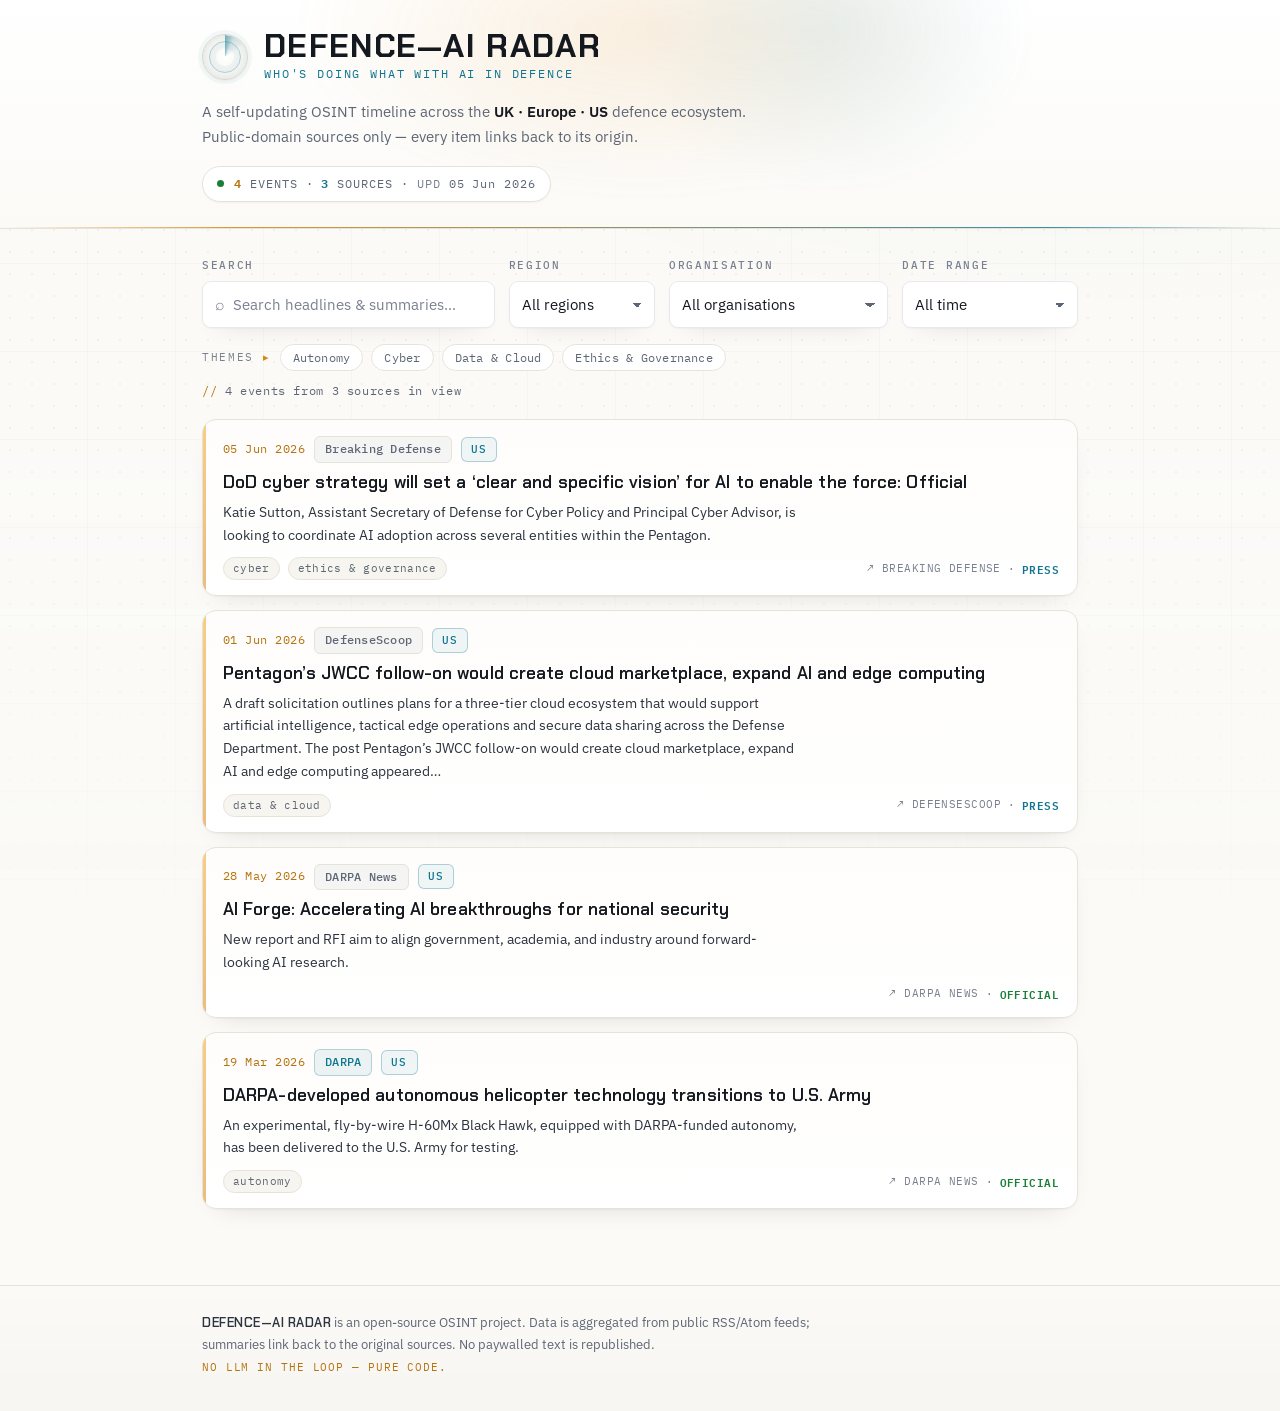
==== commit 5c5c4f0f: "design: light 'intelligence briefing' theme — white background, same identity + status system" ====
--- a/index.html
+++ b/index.html
@@ -8,7 +8,7 @@
       name="description"
       content="A self-updating OSINT timeline tracking AI advancements across the UK, European and US defence ecosystem. Public-domain sources only."
     />
-    <meta name="theme-color" content="#0b0e14" />
+    <meta name="theme-color" content="#fbfaf7" />
     <link rel="preconnect" href="https://fonts.googleapis.com" />
     <link rel="preconnect" href="https://fonts.gstatic.com" crossorigin />
     <link
--- a/assets/styles.css
+++ b/assets/styles.css
@@ -1,41 +1,46 @@
 /* ===================================================================
-   DEFENCE-AI RADAR  ·  "Operations Deck" theme
-   Dark signals-intelligence aesthetic. Vanilla CSS, no deps, mobile-first.
+   DEFENCE-AI RADAR  ·  "Intelligence Briefing" theme (light)
+   Refined white / warm-paper signals-intelligence aesthetic.
+   Vanilla CSS, no deps, mobile-first.
    Fonts (Google): Chakra Petch (display/HUD), IBM Plex Sans (body),
    IBM Plex Mono (all metadata).
    =================================================================== */
 
 :root {
-  /* ---- Base ink palette (not pure black) ---- */
-  --bg: #0b0e14;
-  --bg-2: #0d121b;
-  --panel: #121826;
-  --panel-2: #161d2e;
-  --panel-hi: #1a2336;
-  --ink: #e6e9ef;
-  --ink-soft: #b6bfd0;
-  --muted: #8a94a8;
-  --faint: #5c6679;
-  --line: #1f2734;
-  --line-2: #28324380;
-
-  /* ---- Accent system ---- */
-  --amber: #f5a524; /* signal primary */
-  --amber-dim: #b9791a;
-  --cyan: #43d9e8; /* signal secondary */
-  --cyan-dim: #2a97a3;
-
-  /* ---- Status colour coding ---- */
-  --green: #3fb950; /* established */
-  --status-amber: #f5a524; /* in progress */
-  --status-cyan: #43d9e8; /* latest */
-  --warn: #f0883e; /* what we don't know */
-  --warn-red: #e8616b;
-
-  /* ---- Region tints ---- */
-  --uk: #6ea8ff;
-  --eu: #c08cff;
-  --us: #43d9e8;
+  /* ---- Base paper palette (warm white, not flat) ---- */
+  --bg: #fbfaf7;       /* soft warm paper canvas */
+  --bg-2: #ffffff;     /* header upper wash */
+  --panel: #ffffff;    /* card surface */
+  --panel-2: #fefdfb;  /* card top of gradient — barely warm */
+  --panel-hi: #f7f5ef; /* inset / nested surfaces */
+  --ink: #14181f;      /* primary text */
+  --ink-soft: #2c333f; /* body / claim text */
+  --muted: #5d6675;    /* secondary text — AA on white */
+  --faint: #79808f;    /* metadata labels — AA on white */
+  --line: #e6e3da;     /* warm hairline border */
+  --line-2: #ecebe5;   /* faint inner divider */
+  --line-cool: #e7e9ee;/* cool hairline (panels) */
+
+  /* ---- Accent system — the two signals, legible on white ---- */
+  --amber: #d98613;     /* signal primary */
+  --amber-dim: #b5730f; /* darker amber for AA text on white */
+  --amber-soft: #f5a524;/* brighter amber for fills/glows */
+  --cyan: #0e7490;      /* signal secondary (cyan-blue) */
+  --cyan-dim: #0c627a;  /* hover / deeper */
+
+  /* ---- Status colour coding (tuned for contrast on paper) ---- */
+  --green: #1a7f37;        /* established — AA on white */
+  --status-amber: #b5730f; /* in progress — AA on white */
+  --status-amber-soft: #f5a524;
+  --status-cyan: #0e7490;  /* latest — AA on white */
+  --warn: #b5730f;         /* what we don't know — warm amber */
+  --warn-soft: #d98613;
+  --warn-red: #c2333d;
+
+  /* ---- Region tints (subtle, AA-legible on white) ---- */
+  --uk: #2156c9;
+  --eu: #7a3fd1;
+  --us: #0e7490;
 
   /* ---- Type ---- */
   --display: "Chakra Petch", system-ui, sans-serif;
@@ -44,9 +49,11 @@
 
   --radius: 10px;
   --radius-lg: 14px;
-  --shadow: 0 1px 2px rgba(0, 0, 0, 0.4), 0 8px 24px -12px rgba(0, 0, 0, 0.55);
-  --shadow-hi: 0 2px 4px rgba(0, 0, 0, 0.45),
-    0 18px 40px -18px rgba(0, 0, 0, 0.7);
+  /* soft, airy shadows — premium not heavy */
+  --shadow: 0 1px 2px rgba(20, 24, 31, 0.04),
+    0 10px 26px -18px rgba(20, 24, 31, 0.22);
+  --shadow-hi: 0 2px 6px rgba(20, 24, 31, 0.06),
+    0 22px 46px -22px rgba(20, 24, 31, 0.28);
   --ring: 0 0 0 1px var(--line);
   --content: 920px;
 }
@@ -74,7 +81,7 @@
   text-rendering: optimizeLegibility;
 }
 
-/* ---- Atmosphere: fixed dot/line grid + faint scanline texture ---- */
+/* ---- Atmosphere: faint ink dot/line grid, fades toward the bottom ---- */
 .bg-grid {
   position: fixed;
   inset: 0;
@@ -82,30 +89,25 @@
   pointer-events: none;
   background-color: var(--bg);
   background-image:
-    radial-gradient(rgba(120, 140, 180, 0.07) 1px, transparent 1px),
-    linear-gradient(rgba(255, 255, 255, 0.018) 1px, transparent 1px),
-    linear-gradient(90deg, rgba(255, 255, 255, 0.018) 1px, transparent 1px);
+    radial-gradient(rgba(20, 24, 31, 0.045) 1px, transparent 1px),
+    linear-gradient(rgba(20, 24, 31, 0.022) 1px, transparent 1px),
+    linear-gradient(90deg, rgba(20, 24, 31, 0.022) 1px, transparent 1px);
   background-size: 22px 22px, 88px 88px, 88px 88px;
   background-position: -1px -1px, -1px -1px, -1px -1px;
-  /* fade the grid toward the bottom for depth */
-  -webkit-mask-image: linear-gradient(180deg, #000 0%, #000 60%, rgba(0, 0, 0, 0.4) 100%);
-          mask-image: linear-gradient(180deg, #000 0%, #000 60%, rgba(0, 0, 0, 0.4) 100%);
-}
-
+  /* fade the grid toward the bottom for depth + airiness */
+  -webkit-mask-image: linear-gradient(180deg, #000 0%, #000 46%, rgba(0, 0, 0, 0.25) 100%);
+          mask-image: linear-gradient(180deg, #000 0%, #000 46%, rgba(0, 0, 0, 0.25) 100%);
+}
+
+/* very faint warm paper wash for atmosphere (not sterile flat white) */
 .bg-scan {
   position: fixed;
   inset: 0;
   z-index: -2;
   pointer-events: none;
-  opacity: 0.5;
-  background: repeating-linear-gradient(
-    180deg,
-    rgba(255, 255, 255, 0.012) 0px,
-    rgba(255, 255, 255, 0.012) 1px,
-    transparent 1px,
-    transparent 3px
-  );
-  mix-blend-mode: overlay;
+  background:
+    radial-gradient(120% 60% at 50% -10%, rgba(217, 134, 19, 0.05), transparent 60%),
+    radial-gradient(90% 50% at 85% 4%, rgba(14, 116, 144, 0.035), transparent 62%);
 }
 
 .wrap {
@@ -116,8 +118,8 @@
 }
 
 ::selection {
-  background: rgba(245, 165, 36, 0.28);
-  color: #fff;
+  background: rgba(217, 134, 19, 0.20);
+  color: var(--ink);
 }
 
 a {
@@ -133,39 +135,38 @@
   border-bottom: 1px solid var(--line);
   padding: 30px 0 26px;
   background:
-    linear-gradient(180deg, rgba(67, 217, 232, 0.04) 0%, transparent 70%),
-    linear-gradient(180deg, var(--bg-2) 0%, var(--bg) 100%);
-}
-
-/* Soft radial signal glow behind the header */
+    linear-gradient(180deg, #ffffff 0%, var(--bg) 100%);
+}
+
+/* Soft warm radial wash behind the header (replaces the dark glow) */
 .signal-glow {
   position: absolute;
-  top: -160px;
+  top: -200px;
   left: 50%;
   transform: translateX(-50%);
-  width: min(900px, 120%);
-  height: 420px;
+  width: min(960px, 124%);
+  height: 460px;
   pointer-events: none;
   background:
-    radial-gradient(closest-side, rgba(245, 165, 36, 0.16), transparent 72%),
-    radial-gradient(closest-side at 70% 50%, rgba(67, 217, 232, 0.12), transparent 70%);
-  filter: blur(8px);
+    radial-gradient(closest-side, rgba(217, 134, 19, 0.13), transparent 72%),
+    radial-gradient(closest-side at 70% 50%, rgba(14, 116, 144, 0.09), transparent 70%);
+  filter: blur(10px);
   z-index: 0;
 }
 
-/* thin amber rule under the whole header */
+/* thin amber→cyan rule under the whole header */
 .site-header::after {
   content: "";
   position: absolute;
   left: 0;
   right: 0;
   bottom: -1px;
-  height: 1px;
+  height: 2px;
   background: linear-gradient(
     90deg,
     transparent,
-    rgba(245, 165, 36, 0.55) 18%,
-    rgba(67, 217, 232, 0.5) 82%,
+    rgba(217, 134, 19, 0.85) 18%,
+    rgba(14, 116, 144, 0.8) 82%,
     transparent
   );
 }
@@ -190,18 +191,19 @@
   transform: translateX(2px);
 }
 
-/* ---- Radar dial with animated sweep ---- */
+/* ---- Radar dial with animated sweep (re-tuned: visible on a light disc) ---- */
 .radar {
   position: relative;
   flex: none;
   width: 46px;
   height: 46px;
   border-radius: 50%;
-  background: radial-gradient(circle at center, #0e1422 0%, #0a0f18 100%);
-  border: 1px solid #243049;
+  background: radial-gradient(circle at center, #ffffff 0%, #f1efe8 100%);
+  border: 1px solid #d9d5c9;
   box-shadow:
-    inset 0 0 14px rgba(67, 217, 232, 0.12),
-    0 0 0 4px rgba(67, 217, 232, 0.04);
+    inset 0 0 12px rgba(14, 116, 144, 0.10),
+    0 0 0 4px rgba(14, 116, 144, 0.05),
+    var(--shadow);
   overflow: hidden;
 }
 /* concentric range rings + crosshair */
@@ -210,16 +212,16 @@
   position: absolute;
   inset: 6px;
   border-radius: 50%;
-  border: 1px solid rgba(67, 217, 232, 0.22);
-  box-shadow: inset 0 0 0 6px rgba(67, 217, 232, 0.06);
+  border: 1px solid rgba(14, 116, 144, 0.30);
+  box-shadow: inset 0 0 0 6px rgba(14, 116, 144, 0.05);
 }
 .radar::after {
   content: "";
   position: absolute;
   inset: 0;
   background:
-    linear-gradient(transparent 49%, rgba(67, 217, 232, 0.16) 50%, transparent 51%),
-    linear-gradient(90deg, transparent 49%, rgba(67, 217, 232, 0.16) 50%, transparent 51%);
+    linear-gradient(transparent 49%, rgba(14, 116, 144, 0.22) 50%, transparent 51%),
+    linear-gradient(90deg, transparent 49%, rgba(14, 116, 144, 0.22) 50%, transparent 51%);
 }
 .radar-sweep {
   position: absolute;
@@ -227,8 +229,8 @@
   border-radius: 50%;
   background: conic-gradient(
     from 0deg,
-    rgba(67, 217, 232, 0.55) 0deg,
-    rgba(67, 217, 232, 0.12) 26deg,
+    rgba(14, 116, 144, 0.55) 0deg,
+    rgba(14, 116, 144, 0.14) 26deg,
     transparent 60deg,
     transparent 360deg
   );
@@ -243,7 +245,7 @@
   height: 3px;
   border-radius: 50%;
   background: var(--amber);
-  box-shadow: 0 0 6px 1px rgba(245, 165, 36, 0.8);
+  box-shadow: 0 0 6px 1px rgba(217, 134, 19, 0.7);
   opacity: 0;
 }
 .blip-1 { top: 14px; left: 30px; animation: blip 3.6s linear infinite 0.4s; }
@@ -272,7 +274,6 @@
   letter-spacing: 0.04em;
   line-height: 1;
   color: var(--ink);
-  text-shadow: 0 0 22px rgba(245, 165, 36, 0.18);
 }
 .wordmark-sub {
   font-family: var(--mono);
@@ -280,7 +281,6 @@
   letter-spacing: 0.16em;
   text-transform: uppercase;
   color: var(--cyan);
-  opacity: 0.85;
 }
 
 .tagline {
@@ -290,11 +290,11 @@
   font-size: 0.95rem;
 }
 .tagline .hl {
-  color: var(--ink-soft);
+  color: var(--ink);
   font-weight: 600;
 }
 
-/* ---- Terminal status readout ---- */
+/* ---- Terminal status readout (mono, on light) ---- */
 .status-readout {
   display: inline-flex;
   align-items: center;
@@ -304,19 +304,18 @@
   font-family: var(--mono);
   font-size: 0.74rem;
   letter-spacing: 0.08em;
-  color: var(--ink-soft);
-  background: rgba(10, 15, 24, 0.7);
+  color: var(--muted);
+  background: #ffffff;
   border: 1px solid var(--line);
   border-radius: 999px;
-  box-shadow: inset 0 0 18px rgba(0, 0, 0, 0.35);
-  backdrop-filter: blur(3px);
+  box-shadow: var(--shadow);
 }
 .status-readout .status-text {
   white-space: nowrap;
   overflow: hidden;
   text-overflow: ellipsis;
 }
-.status-readout .hot { color: var(--amber); font-weight: 600; }
+.status-readout .hot { color: var(--amber-dim); font-weight: 600; }
 .status-readout .cool { color: var(--cyan); font-weight: 600; }
 .status-readout .dim { color: var(--faint); }
 .status-dot {
@@ -325,13 +324,13 @@
   height: 7px;
   border-radius: 50%;
   background: var(--green);
-  box-shadow: 0 0 0 0 rgba(63, 185, 80, 0.6);
+  box-shadow: 0 0 0 0 rgba(26, 127, 55, 0.5);
   animation: pulse 2.4s ease-out infinite;
 }
 @keyframes pulse {
-  0% { box-shadow: 0 0 0 0 rgba(63, 185, 80, 0.55); }
-  70% { box-shadow: 0 0 0 7px rgba(63, 185, 80, 0); }
-  100% { box-shadow: 0 0 0 0 rgba(63, 185, 80, 0); }
+  0% { box-shadow: 0 0 0 0 rgba(26, 127, 55, 0.45); }
+  70% { box-shadow: 0 0 0 7px rgba(26, 127, 55, 0); }
+  100% { box-shadow: 0 0 0 0 rgba(26, 127, 55, 0); }
 }
 
 /* ===================================================================
@@ -369,14 +368,15 @@
   position: relative;
   display: flex;
   align-items: center;
-  border: 1px solid var(--line);
+  border: 1px solid var(--line-cool);
   border-radius: 9px;
-  background: linear-gradient(180deg, var(--panel-2), var(--panel));
+  background: #ffffff;
+  box-shadow: var(--shadow);
   transition: border-color 0.15s, box-shadow 0.15s;
 }
 .input-shell:focus-within {
-  border-color: var(--cyan-dim);
-  box-shadow: 0 0 0 3px rgba(67, 217, 232, 0.14);
+  border-color: var(--cyan);
+  box-shadow: 0 0 0 3px rgba(14, 116, 144, 0.14);
 }
 
 .input-glyph {
@@ -460,7 +460,7 @@
   padding: 5px 12px;
   border-radius: 999px;
   border: 1px solid var(--line);
-  background: var(--panel);
+  background: #ffffff;
   color: var(--muted);
   cursor: pointer;
   transition: color 0.14s, border-color 0.14s, background 0.14s,
@@ -468,14 +468,14 @@
   user-select: none;
 }
 .chip:hover {
-  border-color: var(--cyan-dim);
+  border-color: var(--cyan);
   color: var(--cyan);
 }
 .chip[aria-pressed="true"] {
-  background: rgba(245, 165, 36, 0.14);
+  background: rgba(217, 134, 19, 0.10);
   border-color: var(--amber);
-  color: var(--amber);
-  box-shadow: 0 0 14px -4px rgba(245, 165, 36, 0.5);
+  color: var(--amber-dim);
+  box-shadow: 0 1px 8px -3px rgba(217, 134, 19, 0.55);
 }
 
 /* ---- Counter ---- */
@@ -489,7 +489,7 @@
 }
 .counter::before {
   content: "// ";
-  color: var(--amber);
+  color: var(--amber-dim);
 }
 
 /* ===================================================================
@@ -522,18 +522,18 @@
   top: 0;
   bottom: 0;
   width: 3px;
-  background: linear-gradient(180deg, var(--amber), var(--amber-dim));
-  opacity: 0.5;
+  background: linear-gradient(180deg, var(--amber-soft), var(--amber));
+  opacity: 0.55;
   transition: opacity 0.18s ease, box-shadow 0.18s ease;
 }
 .event:hover {
   transform: translateY(-2px);
-  border-color: #2a3550;
+  border-color: #d8d4c8;
   box-shadow: var(--shadow-hi);
 }
 .event:hover::before {
   opacity: 1;
-  box-shadow: 0 0 18px 0 rgba(245, 165, 36, 0.45);
+  box-shadow: 0 0 16px 0 rgba(217, 134, 19, 0.4);
 }
 
 .event-top {
@@ -548,7 +548,7 @@
   font-family: var(--mono);
   font-size: 0.74rem;
   letter-spacing: 0.04em;
-  color: var(--amber);
+  color: var(--amber-dim);
   font-variant-numeric: tabular-nums;
   white-space: nowrap;
 }
@@ -561,13 +561,13 @@
   letter-spacing: 0.02em;
   padding: 3px 10px;
   border-radius: 6px;
-  background: rgba(67, 217, 232, 0.1);
-  border: 1px solid rgba(67, 217, 232, 0.28);
+  background: rgba(14, 116, 144, 0.08);
+  border: 1px solid rgba(14, 116, 144, 0.26);
   color: var(--cyan);
   white-space: nowrap;
 }
 .org-tag.unmapped {
-  background: rgba(138, 148, 168, 0.08);
+  background: rgba(93, 102, 117, 0.06);
   border-color: var(--line);
   color: var(--muted);
 }
@@ -578,10 +578,10 @@
 }
 a.org-tag:hover,
 a.org-tag:focus {
-  background: rgba(67, 217, 232, 0.2);
+  background: rgba(14, 116, 144, 0.14);
   border-color: var(--cyan);
-  color: #d6fbff;
-  box-shadow: 0 0 14px -4px rgba(67, 217, 232, 0.6);
+  color: var(--cyan-dim);
+  box-shadow: 0 1px 10px -3px rgba(14, 116, 144, 0.45);
   outline: none;
 }
 
@@ -599,18 +599,18 @@
 }
 .region-tag[data-region="UK"] {
   color: var(--uk);
-  border-color: rgba(110, 168, 255, 0.32);
-  background: rgba(110, 168, 255, 0.07);
+  border-color: rgba(33, 86, 201, 0.30);
+  background: rgba(33, 86, 201, 0.06);
 }
 .region-tag[data-region="Europe"] {
   color: var(--eu);
-  border-color: rgba(192, 140, 255, 0.32);
-  background: rgba(192, 140, 255, 0.07);
+  border-color: rgba(122, 63, 209, 0.30);
+  background: rgba(122, 63, 209, 0.06);
 }
 .region-tag[data-region="US"] {
   color: var(--us);
-  border-color: rgba(67, 217, 232, 0.32);
-  background: rgba(67, 217, 232, 0.07);
+  border-color: rgba(14, 116, 144, 0.30);
+  background: rgba(14, 116, 144, 0.06);
 }
 
 .event-headline {
@@ -633,7 +633,7 @@
 }
 .event-headline a:hover,
 .event-headline a:focus {
-  color: #f3f6fb;
+  color: var(--cyan-dim);
   background-size: 100% 1.5px;
   outline: none;
 }
@@ -659,7 +659,7 @@
   letter-spacing: 0.03em;
   padding: 2px 9px;
   border-radius: 999px;
-  background: rgba(138, 148, 168, 0.08);
+  background: var(--panel-hi);
   border: 1px solid var(--line);
   color: var(--muted);
   text-transform: lowercase;
@@ -699,7 +699,7 @@
 
 .site-footer {
   border-top: 1px solid var(--line);
-  background: linear-gradient(180deg, transparent, rgba(10, 15, 24, 0.6));
+  background: linear-gradient(180deg, transparent, rgba(20, 24, 31, 0.02));
   padding: 26px 0 34px;
   margin-top: 28px;
 }
@@ -707,26 +707,25 @@
   margin: 0;
   max-width: 78ch;
   font-size: 0.8rem;
-  color: var(--faint);
+  color: var(--muted);
   line-height: 1.7;
 }
 .footer-mark {
   font-family: var(--display);
   font-weight: 600;
   letter-spacing: 0.04em;
-  color: var(--muted);
+  color: var(--ink-soft);
 }
 .footer-tag {
   display: inline-block;
   font-family: var(--mono);
   font-size: 0.7rem;
   letter-spacing: 0.08em;
-  color: var(--amber);
-  opacity: 0.85;
+  color: var(--amber-dim);
 }
 
 /* ===================================================================
-   DOSSIER PAGE  ·  classified briefing
+   DOSSIER PAGE  ·  classified briefing on paper
    =================================================================== */
 .dossier {
   position: relative;
@@ -800,10 +799,10 @@
   flex: none;
   background: var(--faint);
 }
-.rail-dot.green { background: var(--green); box-shadow: 0 0 7px rgba(63, 185, 80, 0.6); }
-.rail-dot.amber { background: var(--status-amber); box-shadow: 0 0 7px rgba(245, 165, 36, 0.6); }
-.rail-dot.cyan { background: var(--status-cyan); box-shadow: 0 0 7px rgba(67, 217, 232, 0.6); }
-.rail-dot.warn { background: var(--warn); box-shadow: 0 0 7px rgba(240, 136, 62, 0.6); }
+.rail-dot.green { background: var(--green); box-shadow: 0 0 6px rgba(26, 127, 55, 0.45); }
+.rail-dot.amber { background: var(--status-amber-soft); box-shadow: 0 0 6px rgba(217, 134, 19, 0.5); }
+.rail-dot.cyan { background: var(--status-cyan); box-shadow: 0 0 6px rgba(14, 116, 144, 0.45); }
+.rail-dot.warn { background: var(--warn-soft); box-shadow: 0 0 6px rgba(217, 134, 19, 0.5); }
 
 .back-link {
   display: inline-flex;
@@ -819,7 +818,7 @@
 }
 .back-link:hover {
   gap: 12px;
-  color: #d6fbff;
+  color: var(--cyan-dim);
 }
 
 /* ---- Dossier header ---- */
@@ -863,16 +862,16 @@
   letter-spacing: 0.08em;
   padding: 3px 11px;
   border-radius: 6px;
-  background: rgba(67, 217, 232, 0.1);
-  border: 1px solid rgba(67, 217, 232, 0.28);
+  background: rgba(14, 116, 144, 0.08);
+  border: 1px solid rgba(14, 116, 144, 0.26);
   color: var(--cyan);
   text-transform: uppercase;
 }
-.dossier-badge[data-region="UK"] { color: var(--uk); border-color: rgba(110,168,255,0.32); background: rgba(110,168,255,0.08); }
-.dossier-badge[data-region="Europe"] { color: var(--eu); border-color: rgba(192,140,255,0.32); background: rgba(192,140,255,0.08); }
-.dossier-badge[data-region="US"] { color: var(--us); border-color: rgba(67,217,232,0.32); background: rgba(67,217,232,0.08); }
+.dossier-badge[data-region="UK"] { color: var(--uk); border-color: rgba(33,86,201,0.30); background: rgba(33,86,201,0.06); }
+.dossier-badge[data-region="Europe"] { color: var(--eu); border-color: rgba(122,63,209,0.30); background: rgba(122,63,209,0.06); }
+.dossier-badge[data-region="US"] { color: var(--us); border-color: rgba(14,116,144,0.30); background: rgba(14,116,144,0.06); }
 .dossier-badge.type {
-  background: rgba(138, 148, 168, 0.08);
+  background: rgba(93, 102, 117, 0.06);
   border-color: var(--line);
   color: var(--muted);
 }
@@ -909,6 +908,7 @@
   display: flex;
   align-items: center;
   gap: 10px;
+  color: var(--ink);
 }
 .h2-kicker {
   font-family: var(--mono);
@@ -927,7 +927,7 @@
 .sec-suppliers .h2-kicker { color: var(--cyan); }
 .sec-sources .h2-kicker { color: var(--muted); }
 .sec-recent .h2-kicker { color: var(--muted); }
-.sec-overview .h2-kicker { color: var(--amber); }
+.sec-overview .h2-kicker { color: var(--amber-dim); }
 
 .dossier-lead {
   margin: 0;
@@ -968,10 +968,10 @@
   border: 2px solid var(--panel);
 }
 .sec-established .claim:hover { border-left-color: var(--green); }
-.sec-progress .claim:hover { border-left-color: var(--status-amber); }
+.sec-progress .claim:hover { border-left-color: var(--status-amber-soft); }
 .sec-latest .claim:hover { border-left-color: var(--status-cyan); }
 .sec-established .claim::before { background: var(--green); }
-.sec-progress .claim::before { background: var(--status-amber); }
+.sec-progress .claim::before { background: var(--status-amber-soft); }
 .sec-latest .claim::before { background: var(--status-cyan); }
 
 .claim-text {
@@ -1006,7 +1006,7 @@
   transition: color 0.14s;
 }
 .dossier-source:hover {
-  color: #d6fbff;
+  color: var(--cyan-dim);
   text-decoration: underline;
   text-underline-offset: 3px;
 }
@@ -1026,11 +1026,11 @@
   border: 1px solid var(--line);
   border-radius: 10px;
   padding: 13px 15px;
-  background: rgba(10, 15, 24, 0.45);
+  background: var(--panel-hi);
   transition: border-color 0.15s, transform 0.15s, box-shadow 0.15s;
 }
 .supplier-card:hover {
-  border-color: rgba(67, 217, 232, 0.4);
+  border-color: rgba(14, 116, 144, 0.4);
   transform: translateY(-2px);
   box-shadow: var(--shadow);
 }
@@ -1073,22 +1073,22 @@
   transition: color 0.14s, padding-left 0.14s;
 }
 .source-list a:hover {
-  color: #d6fbff;
+  color: var(--cyan-dim);
   padding-left: 4px;
 }
 
-/* ---- "What we don't yet know" — amber callout ---- */
+/* ---- "What we don't yet know" — warm amber callout ---- */
 .unknowns-box {
   scroll-margin-top: 24px;
   position: relative;
   background:
-    linear-gradient(180deg, rgba(240, 136, 62, 0.08), rgba(240, 136, 62, 0.03));
-  border: 1px solid rgba(240, 136, 62, 0.35);
-  border-left: 4px solid var(--warn);
+    linear-gradient(180deg, #fff7ec, #fffaf2);
+  border: 1px solid rgba(217, 134, 19, 0.30);
+  border-left: 4px solid var(--warn-soft);
   border-radius: var(--radius-lg);
   padding: 18px 22px;
   margin-bottom: 16px;
-  box-shadow: 0 0 30px -16px rgba(240, 136, 62, 0.5);
+  box-shadow: var(--shadow);
 }
 .unknowns-h2 {
   margin: 0 0 10px;
@@ -1108,7 +1108,7 @@
   max-width: 68ch;
   font-size: 0.92rem;
   line-height: 1.65;
-  color: #e8cfb6;
+  color: #6b4a18;
 }
 
 /* ---- Recent events list ---- */
@@ -1135,7 +1135,7 @@
   font-family: var(--mono);
   font-size: 0.7rem;
   letter-spacing: 0.04em;
-  color: var(--amber);
+  color: var(--amber-dim);
   font-variant-numeric: tabular-nums;
   white-space: nowrap;
 }
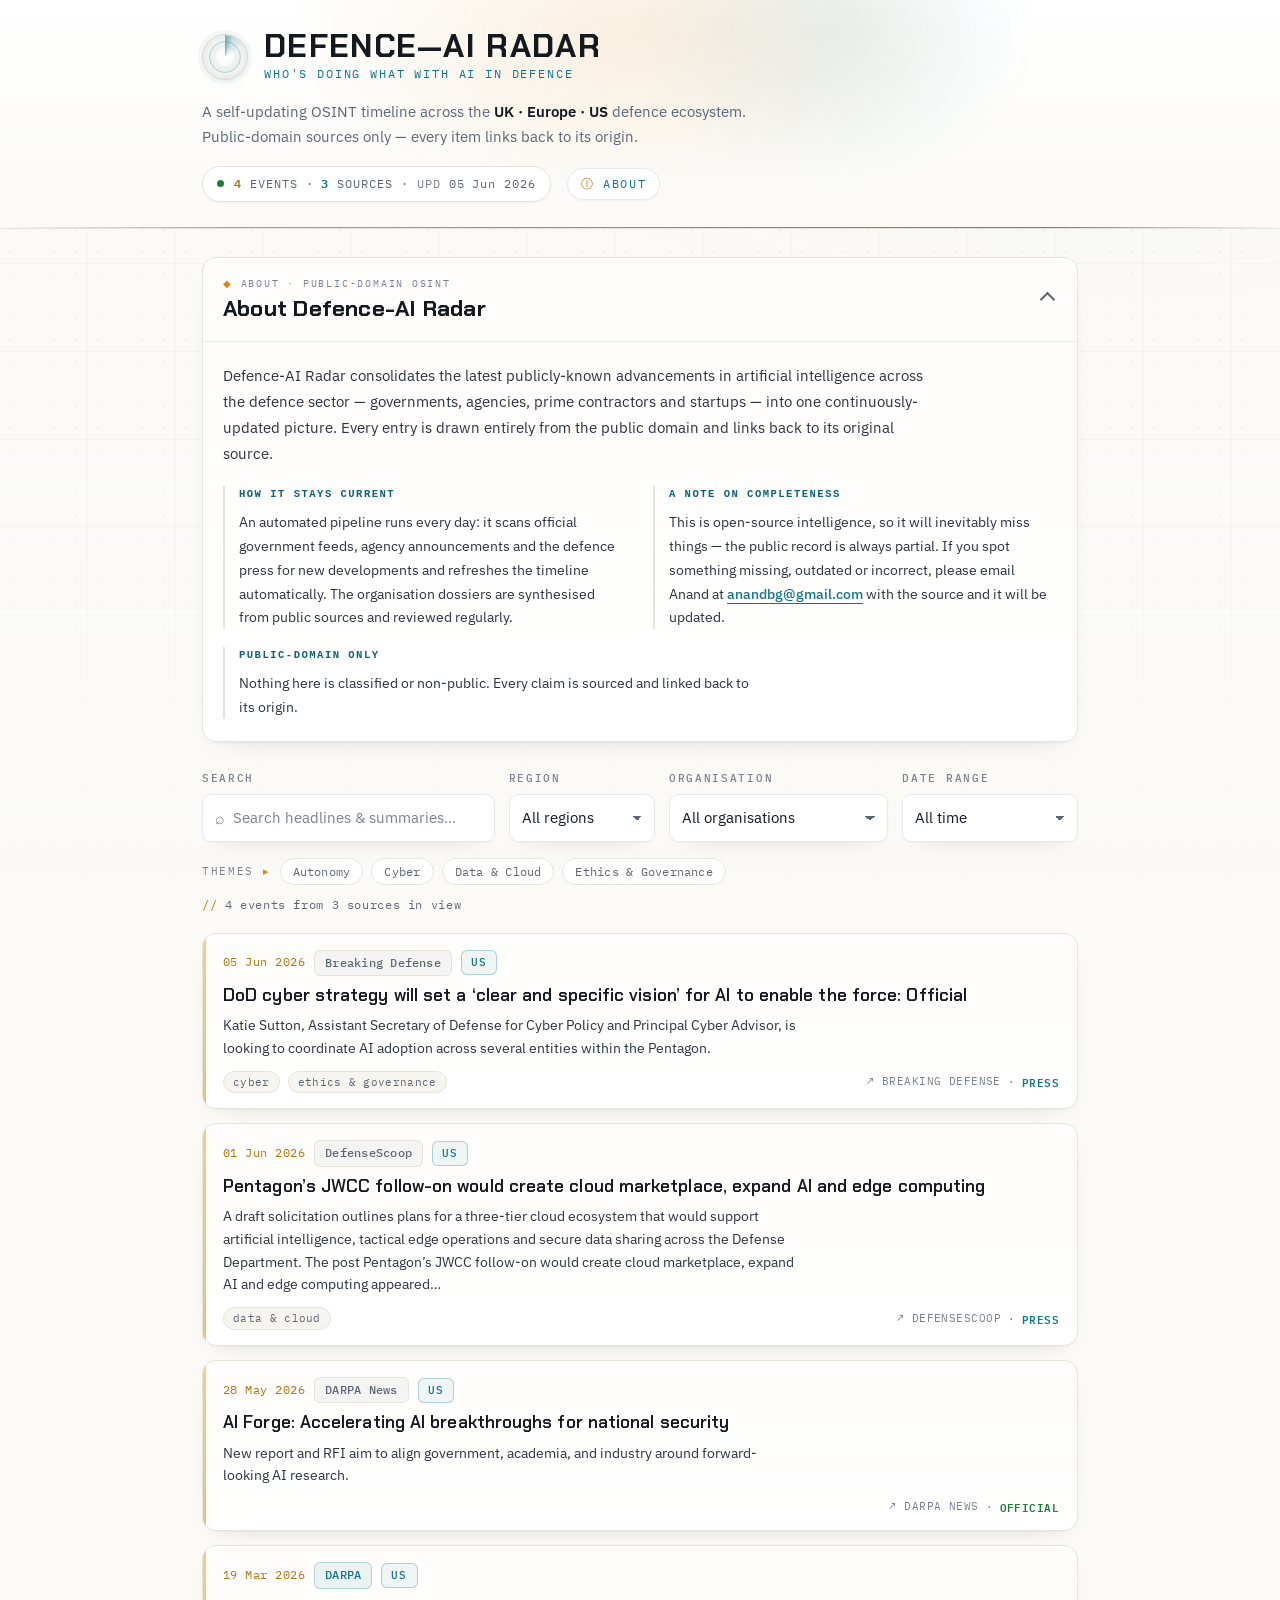
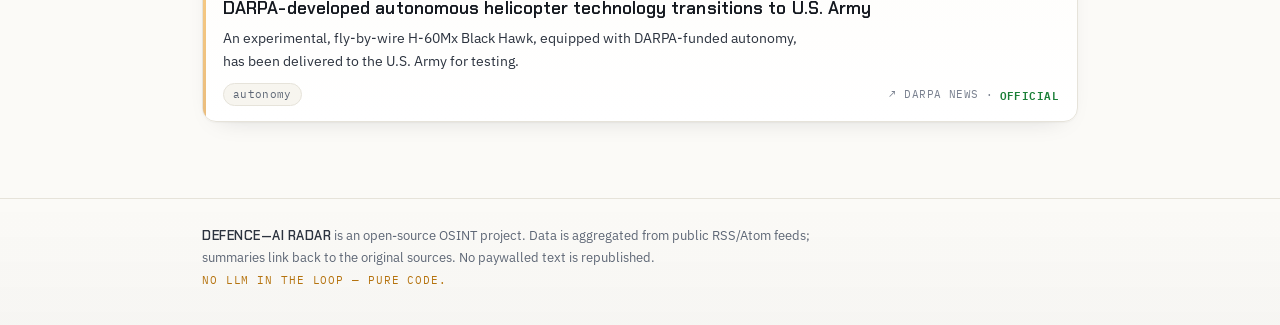
==== commit 8e1bebb3: "feat: professional About/disclaimer panel (public-domain OSINT, daily updates, contact for correctio" ====
--- a/index.html
+++ b/index.html
@@ -45,15 +45,73 @@
           origin.
         </p>
 
-        <!-- Live terminal-style status readout, populated by app.js -->
-        <div id="status" class="status-readout" role="status" aria-live="polite">
-          <span class="status-dot" aria-hidden="true"></span>
-          <span class="status-text">INITIALISING FEED…</span>
+        <div class="header-meta">
+          <!-- Live terminal-style status readout, populated by app.js -->
+          <div id="status" class="status-readout" role="status" aria-live="polite">
+            <span class="status-dot" aria-hidden="true"></span>
+            <span class="status-text">INITIALISING FEED…</span>
+          </div>
+          <a class="header-about-link" href="#about">About</a>
         </div>
       </div>
     </header>
 
     <main class="wrap" id="main">
+      <!-- About / disclaimer — front matter for the briefing -->
+      <details class="about reveal" id="about" open>
+        <summary class="about-summary">
+          <span class="about-kicker">ABOUT&nbsp;·&nbsp;PUBLIC-DOMAIN&nbsp;OSINT</span>
+          <h2 class="about-title">About Defence-AI Radar</h2>
+          <span class="about-toggle" aria-hidden="true"></span>
+        </summary>
+
+        <div class="about-body">
+          <p class="about-lead">
+            Defence-AI Radar consolidates the latest publicly-known advancements
+            in artificial intelligence across the defence sector — governments,
+            agencies, prime contractors and startups — into one
+            continuously-updated picture. Every entry is drawn entirely from the
+            public domain and links back to its original source.
+          </p>
+
+          <div class="about-grid">
+            <section class="about-block">
+              <h3 class="about-h3">How it stays current</h3>
+              <p>
+                An automated pipeline runs every day: it scans official
+                government feeds, agency announcements and the defence press for
+                new developments and refreshes the timeline automatically. The
+                organisation dossiers are synthesised from public sources and
+                reviewed regularly.
+              </p>
+            </section>
+
+            <section class="about-block">
+              <h3 class="about-h3">A note on completeness</h3>
+              <p>
+                This is open-source intelligence, so it will inevitably miss
+                things — the public record is always partial. If you spot
+                something missing, outdated or incorrect, please email Anand at
+                <a
+                  class="about-mail"
+                  href="mailto:anandbg@gmail.com?subject=Defence-AI%20Radar%20%E2%80%94%20source%20update"
+                  >anandbg@gmail.com</a
+                >
+                with the source and it will be updated.
+              </p>
+            </section>
+
+            <section class="about-block">
+              <h3 class="about-h3">Public-domain only</h3>
+              <p>
+                Nothing here is classified or non-public. Every claim is sourced
+                and linked back to its origin.
+              </p>
+            </section>
+          </div>
+        </div>
+      </details>
+
       <!-- Controls -->
       <section class="controls reveal" aria-label="Search and filters">
         <div class="control search">
--- a/assets/styles.css
+++ b/assets/styles.css
@@ -333,6 +333,183 @@
   100% { box-shadow: 0 0 0 0 rgba(26, 127, 55, 0); }
 }
 
+/* ---- Header meta row: status readout + About anchor link ---- */
+.header-meta {
+  display: flex;
+  align-items: center;
+  flex-wrap: wrap;
+  gap: 12px 16px;
+  margin-top: 18px;
+}
+.header-meta .status-readout {
+  margin-top: 0;
+}
+.header-about-link {
+  font-family: var(--mono);
+  font-size: 0.72rem;
+  letter-spacing: 0.14em;
+  text-transform: uppercase;
+  color: var(--cyan);
+  text-decoration: none;
+  padding: 6px 13px;
+  border: 1px solid var(--line-cool);
+  border-radius: 999px;
+  background: #ffffff;
+  box-shadow: var(--shadow);
+  transition: color 0.14s, border-color 0.14s, box-shadow 0.14s;
+}
+.header-about-link::before {
+  content: "ⓘ ";
+  color: var(--amber-dim);
+}
+.header-about-link:hover,
+.header-about-link:focus {
+  color: var(--cyan-dim);
+  border-color: var(--cyan);
+  box-shadow: 0 1px 10px -3px rgba(14, 116, 144, 0.45);
+  outline: none;
+}
+
+/* ===================================================================
+   ABOUT  ·  collapsible front-matter panel (public-domain disclaimer)
+   =================================================================== */
+.about {
+  scroll-margin-top: 18px;
+  margin: 28px 0 8px;
+  background: linear-gradient(180deg, var(--panel-2), var(--panel));
+  border: 1px solid var(--line);
+  border-radius: var(--radius-lg);
+  box-shadow: var(--shadow);
+  overflow: hidden;
+}
+
+/* Summary = the always-visible header of the foldable panel */
+.about-summary {
+  display: grid;
+  grid-template-columns: 1fr auto;
+  grid-template-areas:
+    "kicker toggle"
+    "title  toggle";
+  align-items: center;
+  gap: 4px 14px;
+  padding: 18px 20px;
+  cursor: pointer;
+  list-style: none;
+  user-select: none;
+  transition: background 0.15s;
+}
+.about-summary::-webkit-details-marker {
+  display: none;
+}
+.about-summary:hover {
+  background: var(--panel-hi);
+}
+.about-kicker {
+  grid-area: kicker;
+  font-family: var(--mono);
+  font-size: 0.62rem;
+  letter-spacing: 0.18em;
+  text-transform: uppercase;
+  color: var(--faint);
+}
+.about-kicker::before {
+  content: "◆ ";
+  color: var(--amber);
+}
+.about-title {
+  grid-area: title;
+  margin: 0;
+  font-family: var(--display);
+  font-weight: 700;
+  font-size: clamp(1.15rem, 3.4vw, 1.4rem);
+  letter-spacing: 0.01em;
+  line-height: 1.2;
+  color: var(--ink);
+}
+
+/* Chevron toggle, rotates when open */
+.about-toggle {
+  grid-area: toggle;
+  width: 11px;
+  height: 11px;
+  border-right: 2px solid var(--muted);
+  border-bottom: 2px solid var(--muted);
+  transform: rotate(45deg);
+  transition: transform 0.2s ease, border-color 0.15s;
+  margin-right: 4px;
+}
+.about[open] .about-toggle {
+  transform: rotate(-135deg);
+}
+.about-summary:hover .about-toggle {
+  border-color: var(--cyan);
+}
+
+.about-body {
+  padding: 4px 20px 22px;
+  border-top: 1px solid var(--line-2);
+}
+.about-lead {
+  margin: 16px 0 4px;
+  max-width: 78ch;
+  color: var(--ink-soft);
+  font-size: 0.96rem;
+  line-height: 1.7;
+}
+
+.about-grid {
+  display: grid;
+  grid-template-columns: 1fr;
+  gap: 18px 26px;
+  margin-top: 20px;
+}
+@media (min-width: 720px) {
+  .about-grid {
+    grid-template-columns: 1fr 1fr;
+  }
+  /* "Public-domain only" sits alone on the second row, full width */
+  .about-block:last-child {
+    grid-column: 1 / -1;
+  }
+}
+.about-block {
+  padding-left: 14px;
+  border-left: 2px solid var(--line);
+}
+.about-h3 {
+  margin: 0 0 7px;
+  font-family: var(--mono);
+  font-size: 0.66rem;
+  letter-spacing: 0.14em;
+  text-transform: uppercase;
+  color: var(--cyan-dim);
+}
+.about-block p {
+  margin: 0;
+  max-width: 64ch;
+  color: var(--ink-soft);
+  font-size: 0.9rem;
+  line-height: 1.66;
+}
+.about-mail {
+  color: var(--cyan);
+  text-decoration: none;
+  font-weight: 500;
+  background-image: linear-gradient(var(--cyan), var(--cyan));
+  background-repeat: no-repeat;
+  background-position: 0 100%;
+  background-size: 100% 1px;
+  transition: color 0.16s, background-size 0.26s ease;
+  padding-bottom: 1px;
+  word-break: break-word;
+}
+.about-mail:hover,
+.about-mail:focus {
+  color: var(--cyan-dim);
+  background-size: 100% 1.5px;
+  outline: none;
+}
+
 /* ===================================================================
    CONTROLS
    =================================================================== */
@@ -995,6 +1172,141 @@
   font-variant-numeric: tabular-nums;
 }
 
+/* ---- "At a glance" building-blocks strip (data-driven section visual) ---- */
+.bb-strip {
+  margin: 0 0 20px;
+  padding: 14px 14px 4px;
+  background:
+    linear-gradient(180deg, var(--panel-hi), var(--panel-2));
+  border: 1px solid var(--line);
+  border-radius: var(--radius);
+  box-shadow: inset 0 1px 0 rgba(255, 255, 255, 0.6);
+}
+.bb-kicker {
+  margin: 0 2px 12px;
+  font-family: var(--mono);
+  font-size: 0.6rem;
+  letter-spacing: 0.18em;
+  text-transform: uppercase;
+  color: var(--faint);
+}
+.bb-grid {
+  list-style: none;
+  margin: 0;
+  padding: 0;
+  display: grid;
+  grid-template-columns: 1fr;
+  gap: 10px;
+}
+@media (min-width: 560px) {
+  .bb-grid { grid-template-columns: 1fr 1fr; }
+}
+@media (min-width: 880px) {
+  .bb-grid { grid-template-columns: repeat(3, 1fr); }
+}
+.bb-tile {
+  display: flex;
+  align-items: flex-start;
+  gap: 11px;
+  padding: 12px 13px;
+  background: var(--panel);
+  border: 1px solid var(--line);
+  border-radius: var(--radius);
+  box-shadow: var(--shadow);
+  transition: border-color 0.16s, box-shadow 0.16s, transform 0.16s;
+}
+.bb-tile:hover {
+  border-color: var(--line-cool);
+  box-shadow: var(--shadow-hi);
+  transform: translateY(-1px);
+}
+.bb-icon {
+  flex: 0 0 auto;
+  display: grid;
+  place-items: center;
+  width: 34px;
+  height: 34px;
+  border-radius: 9px;
+  color: var(--cyan);
+  background: rgba(14, 116, 144, 0.07);
+  border: 1px solid rgba(14, 116, 144, 0.18);
+}
+.tile-icon { display: block; }
+.bb-text {
+  display: flex;
+  flex-direction: column;
+  gap: 2px;
+  min-width: 0;
+}
+.bb-name {
+  font-family: var(--display);
+  font-weight: 600;
+  font-size: 0.86rem;
+  line-height: 1.25;
+  color: var(--ink);
+}
+.bb-label {
+  font-size: 0.74rem;
+  line-height: 1.35;
+  color: var(--muted);
+}
+/* Per-section accent on the tile icon, matching the status colour. */
+.sec-established .bb-icon {
+  color: var(--green);
+  background: rgba(26, 127, 55, 0.08);
+  border-color: rgba(26, 127, 55, 0.2);
+}
+.sec-progress .bb-icon {
+  color: var(--status-amber);
+  background: rgba(181, 115, 15, 0.08);
+  border-color: rgba(181, 115, 15, 0.22);
+}
+.sec-latest .bb-icon {
+  color: var(--status-cyan);
+  background: rgba(14, 116, 144, 0.07);
+  border-color: rgba(14, 116, 144, 0.18);
+}
+
+/* ---- Rich claim item (title + status kicker chip + plain explanation) ---- */
+.claim-rich { padding-top: 15px; padding-bottom: 15px; }
+.claim-head {
+  display: flex;
+  flex-wrap: wrap;
+  align-items: baseline;
+  gap: 8px 11px;
+  margin-bottom: 6px;
+}
+.claim-title {
+  font-family: var(--display);
+  font-weight: 600;
+  font-size: 1rem;
+  line-height: 1.3;
+  letter-spacing: 0.005em;
+  color: var(--ink);
+}
+.claim-kicker {
+  font-family: var(--mono);
+  font-size: 0.6rem;
+  letter-spacing: 0.1em;
+  text-transform: uppercase;
+  padding: 3px 8px;
+  border-radius: 5px;
+  line-height: 1;
+  white-space: nowrap;
+  color: var(--muted);
+  border: 1px solid currentColor;
+}
+.sec-established-kicker { color: var(--green); }
+.sec-progress-kicker { color: var(--status-amber); }
+.sec-latest-kicker { color: var(--status-cyan); }
+.claim-plain {
+  margin: 0 0 9px;
+  max-width: 66ch;
+  font-size: 0.92rem;
+  line-height: 1.72;
+  color: var(--ink-soft);
+}
+
 /* Shared "source ↗" link */
 .dossier-source {
   font-family: var(--mono);
@@ -1046,6 +1358,29 @@
   color: var(--muted);
   font-size: 0.83rem;
   line-height: 1.55;
+}
+/* Optional "what they say" claim — a short public quote, left-accent bar +
+   mono kicker, muted italic body. Sits between role and source link. */
+.supplier-claim {
+  margin: 0 0 10px;
+  padding: 6px 0 4px 12px;
+  border-left: 2px solid var(--cyan);
+}
+.supplier-claim-kicker {
+  display: block;
+  margin-bottom: 4px;
+  font-family: var(--mono);
+  font-size: 0.58rem;
+  letter-spacing: 0.12em;
+  text-transform: uppercase;
+  color: var(--cyan-dim);
+}
+.supplier-claim-text {
+  margin: 0;
+  font-style: italic;
+  font-size: 0.82rem;
+  line-height: 1.6;
+  color: var(--muted);
 }
 
 /* ---- Sources list ---- */
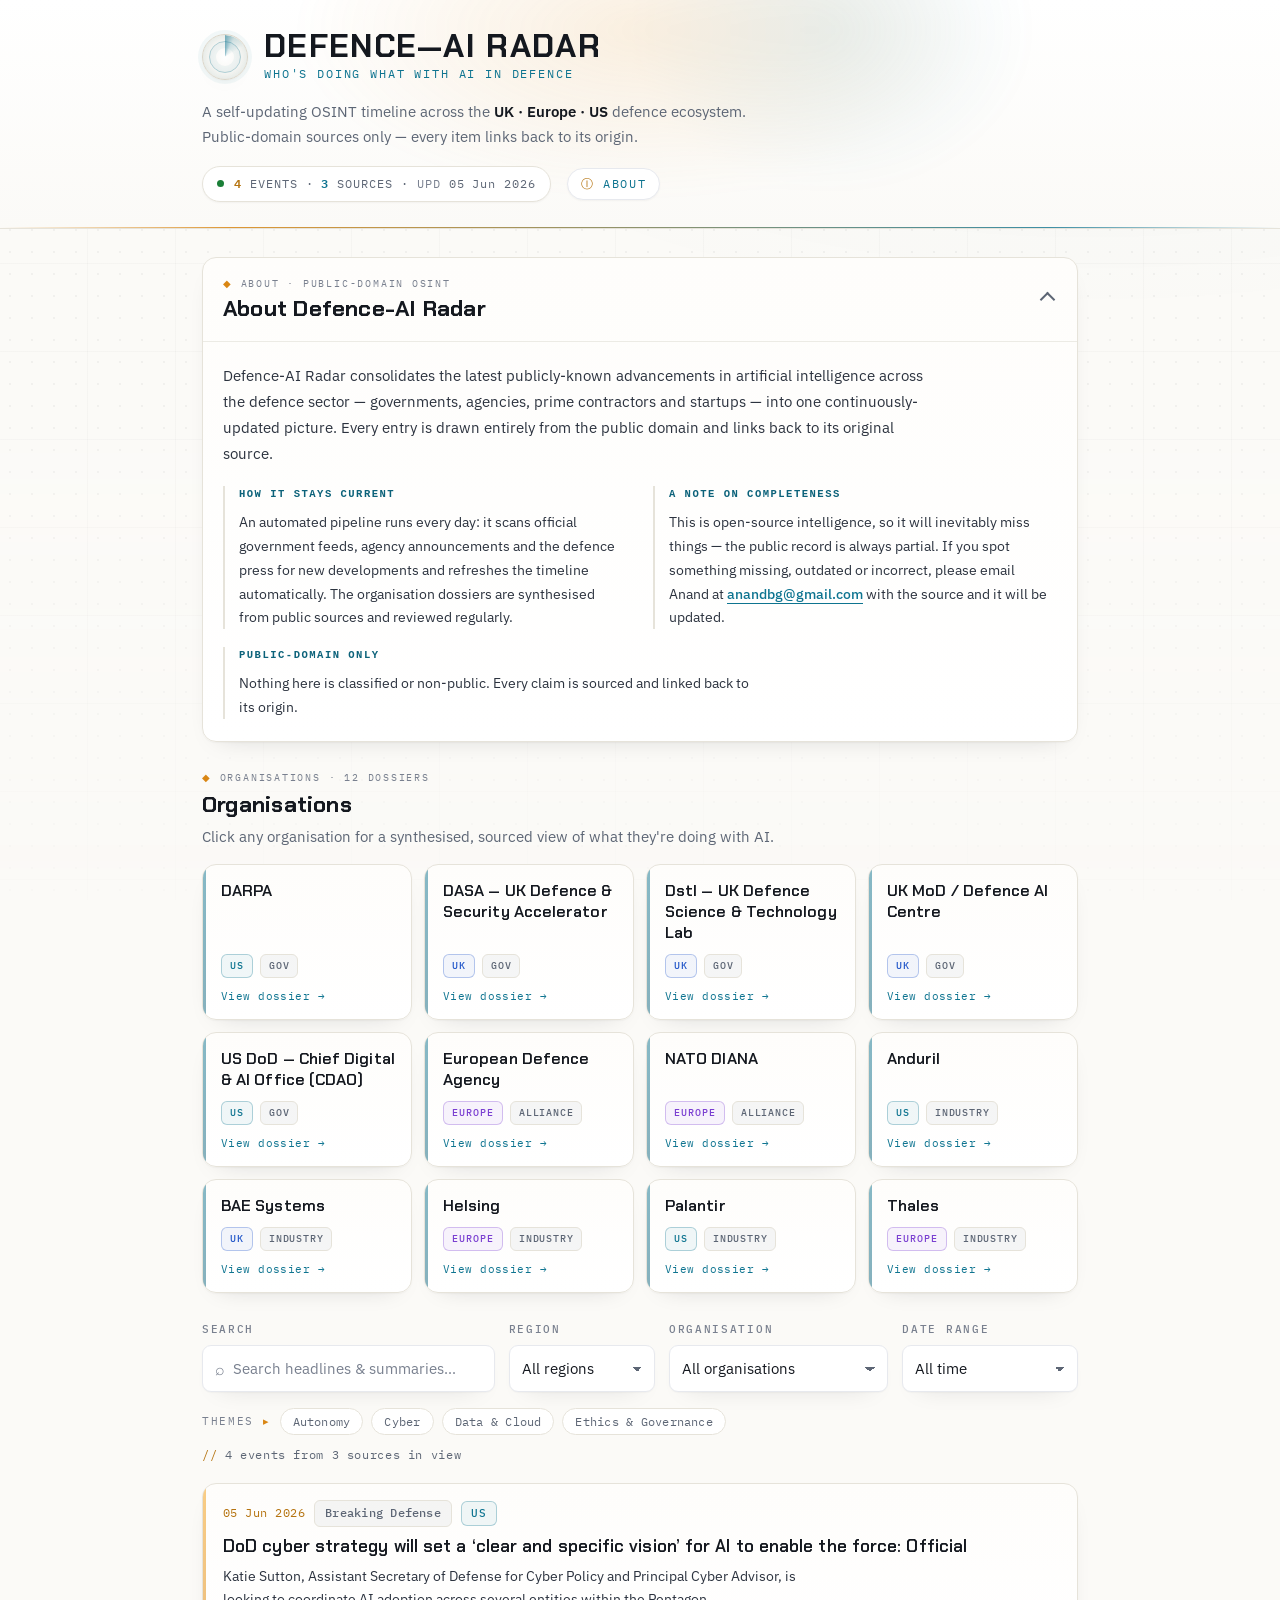
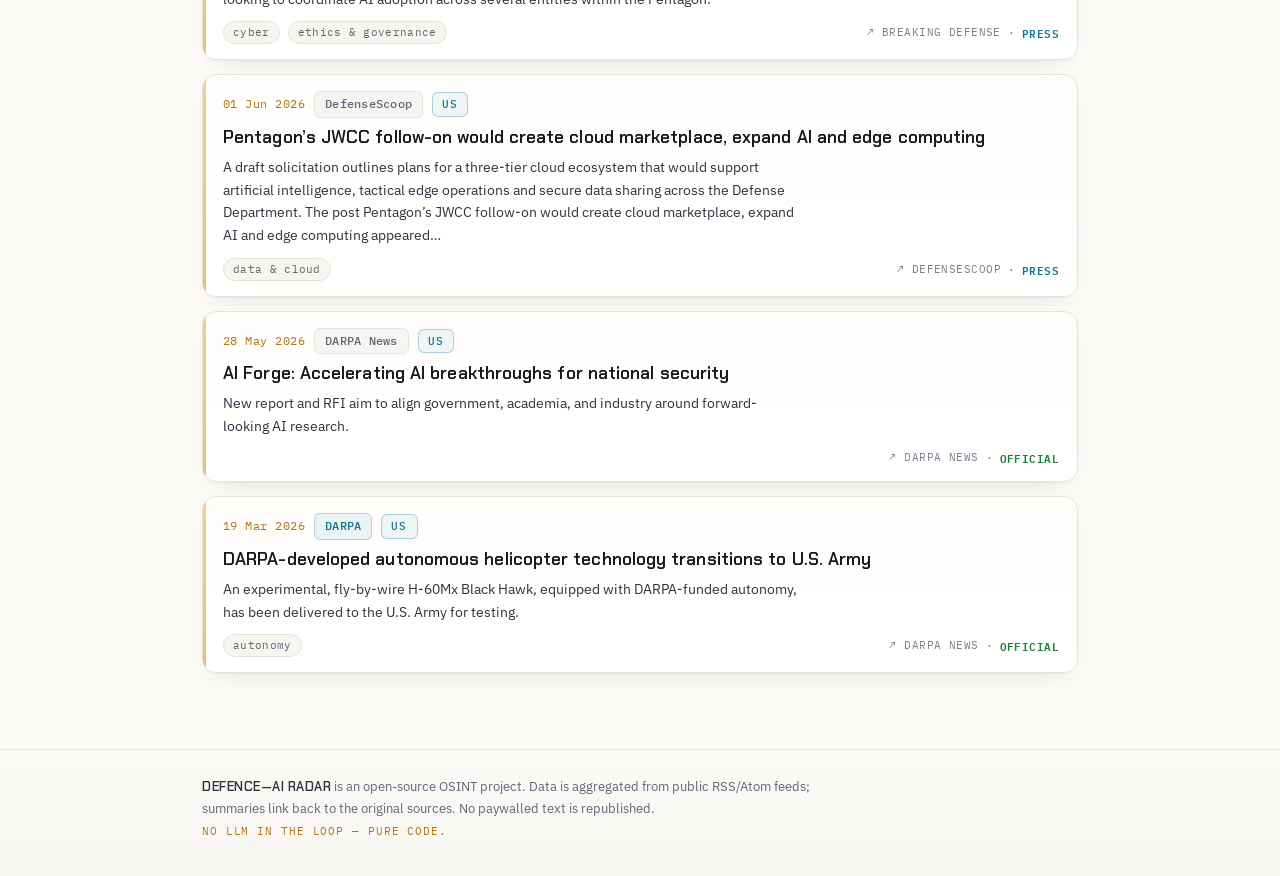
==== commit b5a66173: "feat: organisations directory on homepage — all 12 dossiers one click away" ====
--- a/index.html
+++ b/index.html
@@ -112,6 +112,21 @@
         </div>
       </details>
 
+      <!-- Organisations directory — the dossiers are the heart of the product,
+           so they sit up front, above the news timeline. Rendered by app.js
+           from data/orgs.json into #org-directory. -->
+      <section class="orgs reveal" aria-labelledby="orgs-heading">
+        <div class="orgs-head">
+          <p class="orgs-kicker" id="orgs-kicker">ORGANISATIONS</p>
+          <h2 class="orgs-heading" id="orgs-heading">Organisations</h2>
+          <p class="orgs-sub">
+            Click any organisation for a synthesised, sourced view of what
+            they're doing with AI.
+          </p>
+        </div>
+        <div id="org-directory" class="org-grid"></div>
+      </section>
+
       <!-- Controls -->
       <section class="controls reveal" aria-label="Search and filters">
         <div class="control search">
--- a/assets/styles.css
+++ b/assets/styles.css
@@ -511,6 +511,176 @@
 }
 
 /* ===================================================================
+   ORGANISATIONS DIRECTORY  ·  the dossier index, front and centre
+   =================================================================== */
+.orgs {
+  margin: 28px 0 8px;
+}
+.orgs-head {
+  margin-bottom: 16px;
+}
+.orgs-kicker {
+  margin: 0 0 6px;
+  font-family: var(--mono);
+  font-size: 0.62rem;
+  letter-spacing: 0.18em;
+  text-transform: uppercase;
+  color: var(--faint);
+}
+.orgs-kicker::before {
+  content: "◆ ";
+  color: var(--amber);
+}
+.orgs-heading {
+  margin: 0 0 6px;
+  font-family: var(--display);
+  font-weight: 700;
+  font-size: clamp(1.15rem, 3.4vw, 1.4rem);
+  letter-spacing: 0.01em;
+  line-height: 1.2;
+  color: var(--ink);
+}
+.orgs-sub {
+  margin: 0;
+  max-width: 64ch;
+  color: var(--muted);
+  font-size: 0.92rem;
+  line-height: 1.6;
+}
+
+.org-grid {
+  display: grid;
+  grid-template-columns: 1fr;
+  gap: 12px;
+}
+@media (min-width: 560px) {
+  .org-grid { grid-template-columns: 1fr 1fr; }
+}
+@media (min-width: 840px) {
+  .org-grid { grid-template-columns: repeat(3, 1fr); }
+}
+@media (min-width: 1080px) {
+  .org-grid { grid-template-columns: repeat(4, 1fr); }
+}
+
+/* Each card links to a dossier; mirrors the .event hover language. */
+.org-card {
+  position: relative;
+  display: flex;
+  flex-direction: column;
+  gap: 10px;
+  padding: 16px 16px 14px 18px;
+  background: linear-gradient(180deg, var(--panel-2), var(--panel));
+  border: 1px solid var(--line);
+  border-radius: var(--radius-lg);
+  box-shadow: var(--shadow);
+  text-decoration: none;
+  color: inherit;
+  overflow: hidden;
+  transition: transform 0.18s ease, border-color 0.18s ease,
+    box-shadow 0.18s ease;
+}
+/* accent edge — a thin signal stripe that lights up on hover */
+.org-card::before {
+  content: "";
+  position: absolute;
+  left: 0;
+  top: 0;
+  bottom: 0;
+  width: 3px;
+  background: linear-gradient(180deg, var(--cyan), var(--cyan-dim));
+  opacity: 0.5;
+  transition: opacity 0.18s ease, box-shadow 0.18s ease;
+}
+.org-card:hover,
+.org-card:focus-visible {
+  transform: translateY(-2px);
+  border-color: rgba(14, 116, 144, 0.4);
+  box-shadow: var(--shadow-hi);
+  outline: none;
+}
+.org-card:hover::before,
+.org-card:focus-visible::before {
+  opacity: 1;
+  box-shadow: 0 0 16px 0 rgba(14, 116, 144, 0.35);
+}
+
+.org-card-name {
+  font-family: var(--display);
+  font-weight: 600;
+  font-size: 1rem;
+  line-height: 1.3;
+  letter-spacing: 0.005em;
+  color: var(--ink);
+}
+
+.org-card-badges {
+  display: flex;
+  flex-wrap: wrap;
+  align-items: center;
+  gap: 7px;
+  margin-top: auto;
+}
+/* Region badge — same tint system as .region-tag elsewhere */
+.org-card-region {
+  font-family: var(--mono);
+  font-size: 0.62rem;
+  font-weight: 500;
+  letter-spacing: 0.1em;
+  text-transform: uppercase;
+  padding: 3px 8px;
+  border-radius: 6px;
+  border: 1px solid var(--line);
+  color: var(--muted);
+}
+.org-card-region[data-region="UK"] {
+  color: var(--uk);
+  border-color: rgba(33, 86, 201, 0.30);
+  background: rgba(33, 86, 201, 0.06);
+}
+.org-card-region[data-region="Europe"] {
+  color: var(--eu);
+  border-color: rgba(122, 63, 209, 0.30);
+  background: rgba(122, 63, 209, 0.06);
+}
+.org-card-region[data-region="US"] {
+  color: var(--us);
+  border-color: rgba(14, 116, 144, 0.30);
+  background: rgba(14, 116, 144, 0.06);
+}
+/* Type badge — neutral, like the dossier `.type` badge */
+.org-card-type {
+  font-family: var(--mono);
+  font-size: 0.62rem;
+  font-weight: 500;
+  letter-spacing: 0.08em;
+  text-transform: uppercase;
+  padding: 3px 8px;
+  border-radius: 6px;
+  background: rgba(93, 102, 117, 0.06);
+  border: 1px solid var(--line);
+  color: var(--muted);
+}
+
+.org-card-cta {
+  font-family: var(--mono);
+  font-size: 0.68rem;
+  letter-spacing: 0.04em;
+  color: var(--cyan);
+  transition: color 0.16s ease;
+}
+.org-card:hover .org-card-cta,
+.org-card:focus-visible .org-card-cta {
+  color: var(--cyan-dim);
+}
+
+/* Stagger directory cards on load, like the timeline. */
+.org-grid .org-card {
+  animation: rise 0.55s cubic-bezier(0.22, 0.61, 0.36, 1) both;
+  animation-delay: calc(0.05s + var(--i, 0) * 0.04s);
+}
+
+/* ===================================================================
    CONTROLS
    =================================================================== */
 .controls {
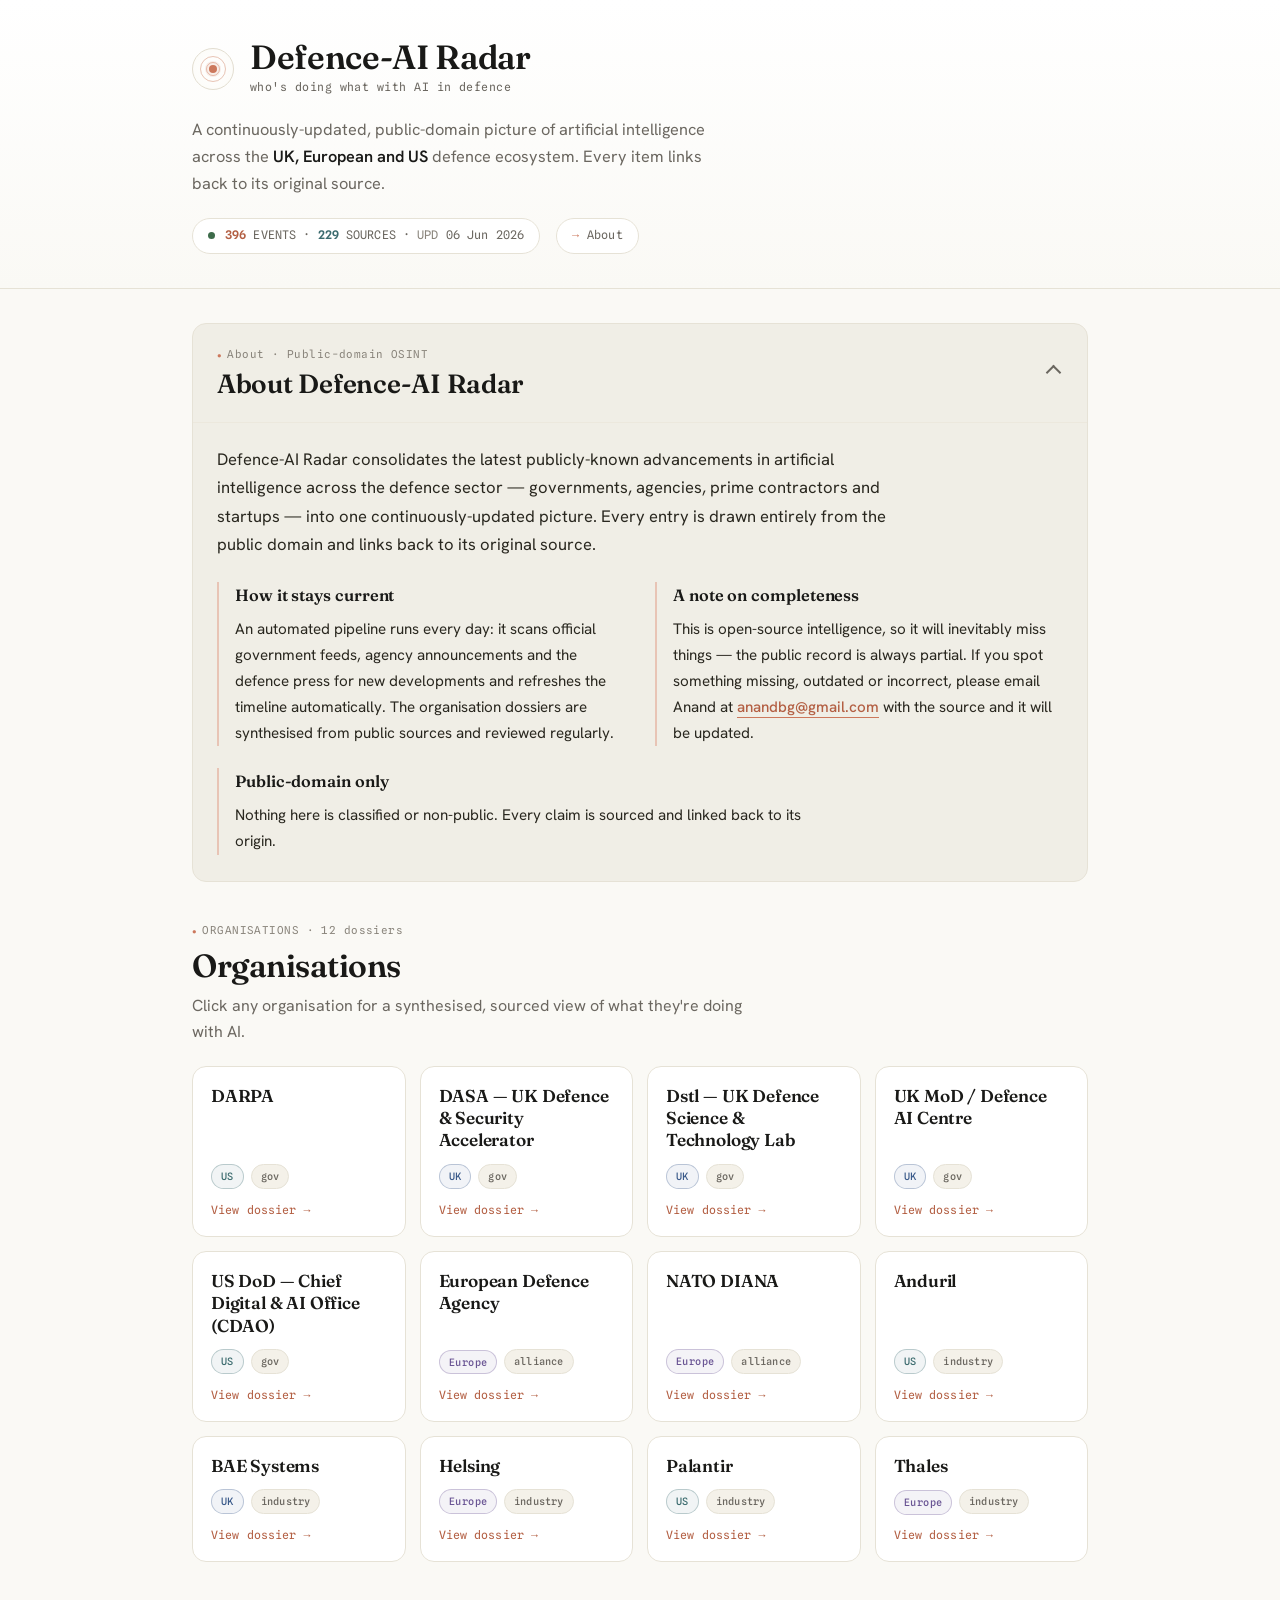
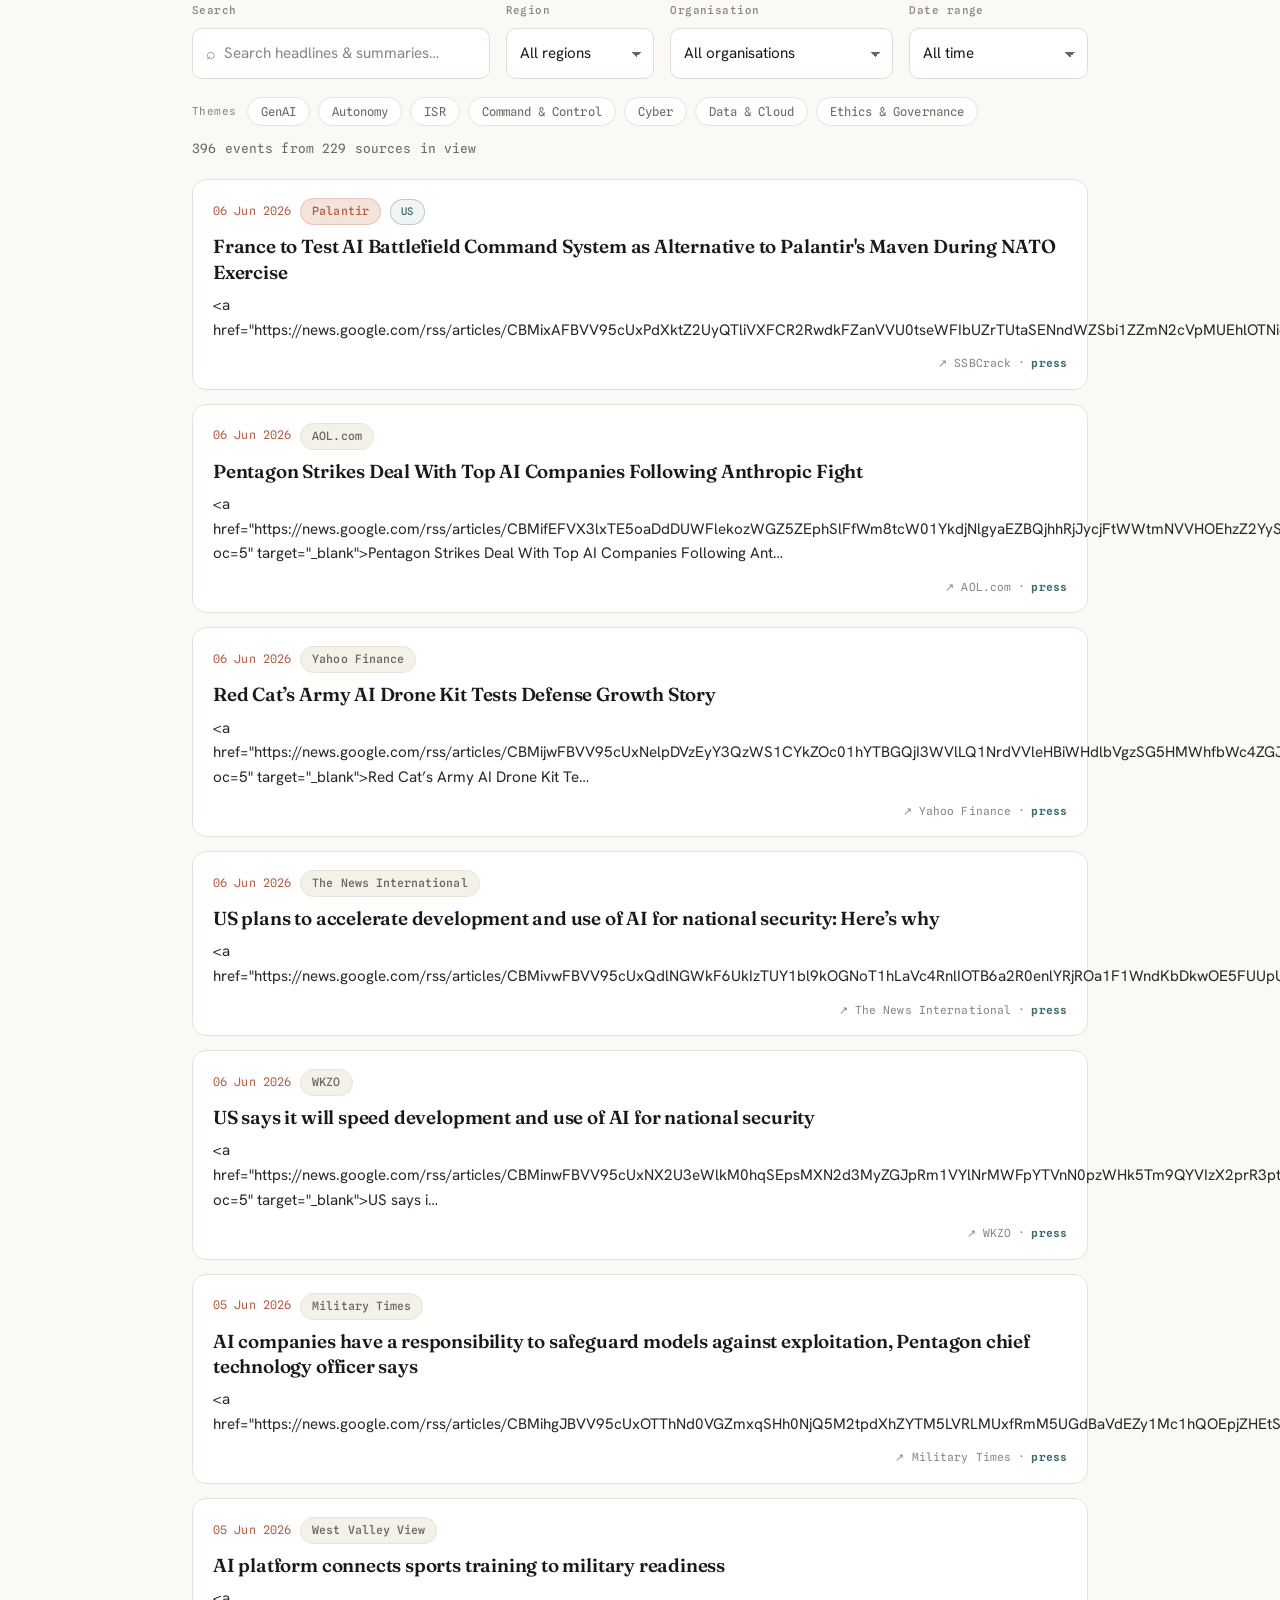
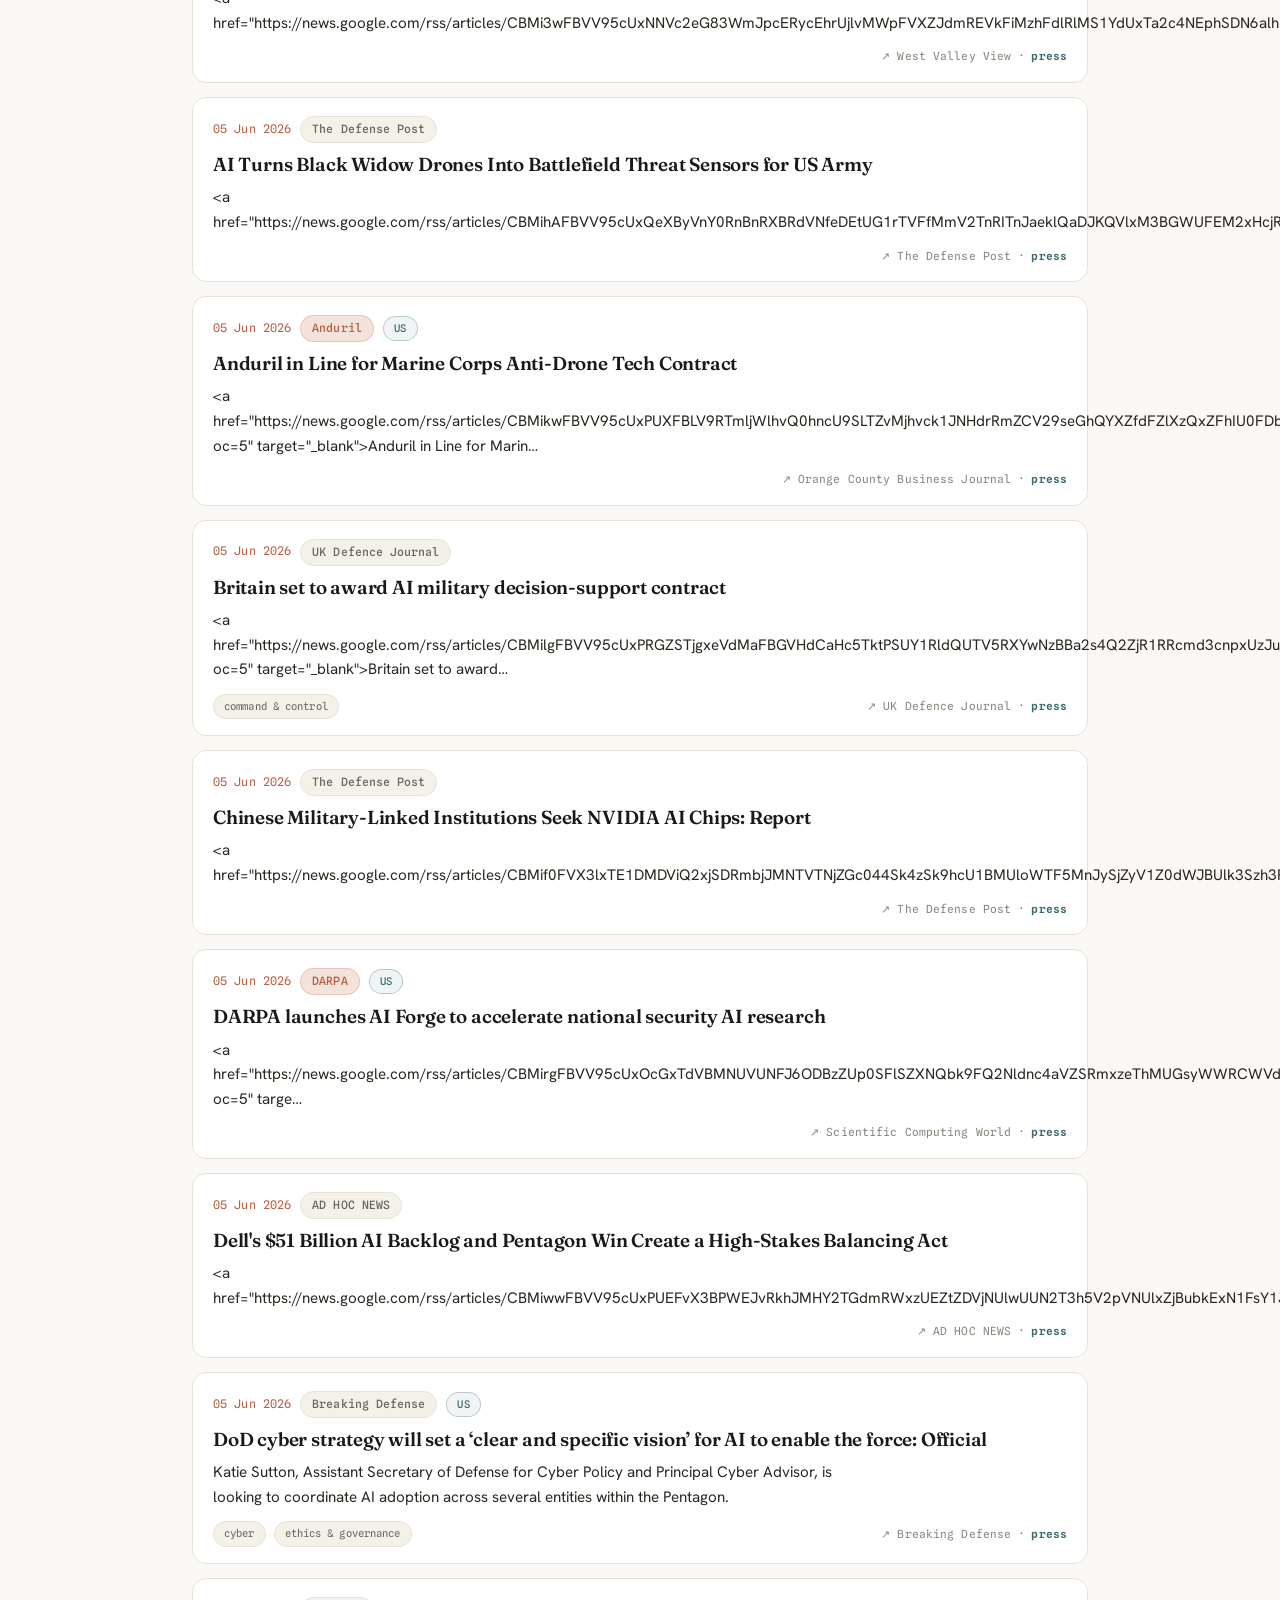
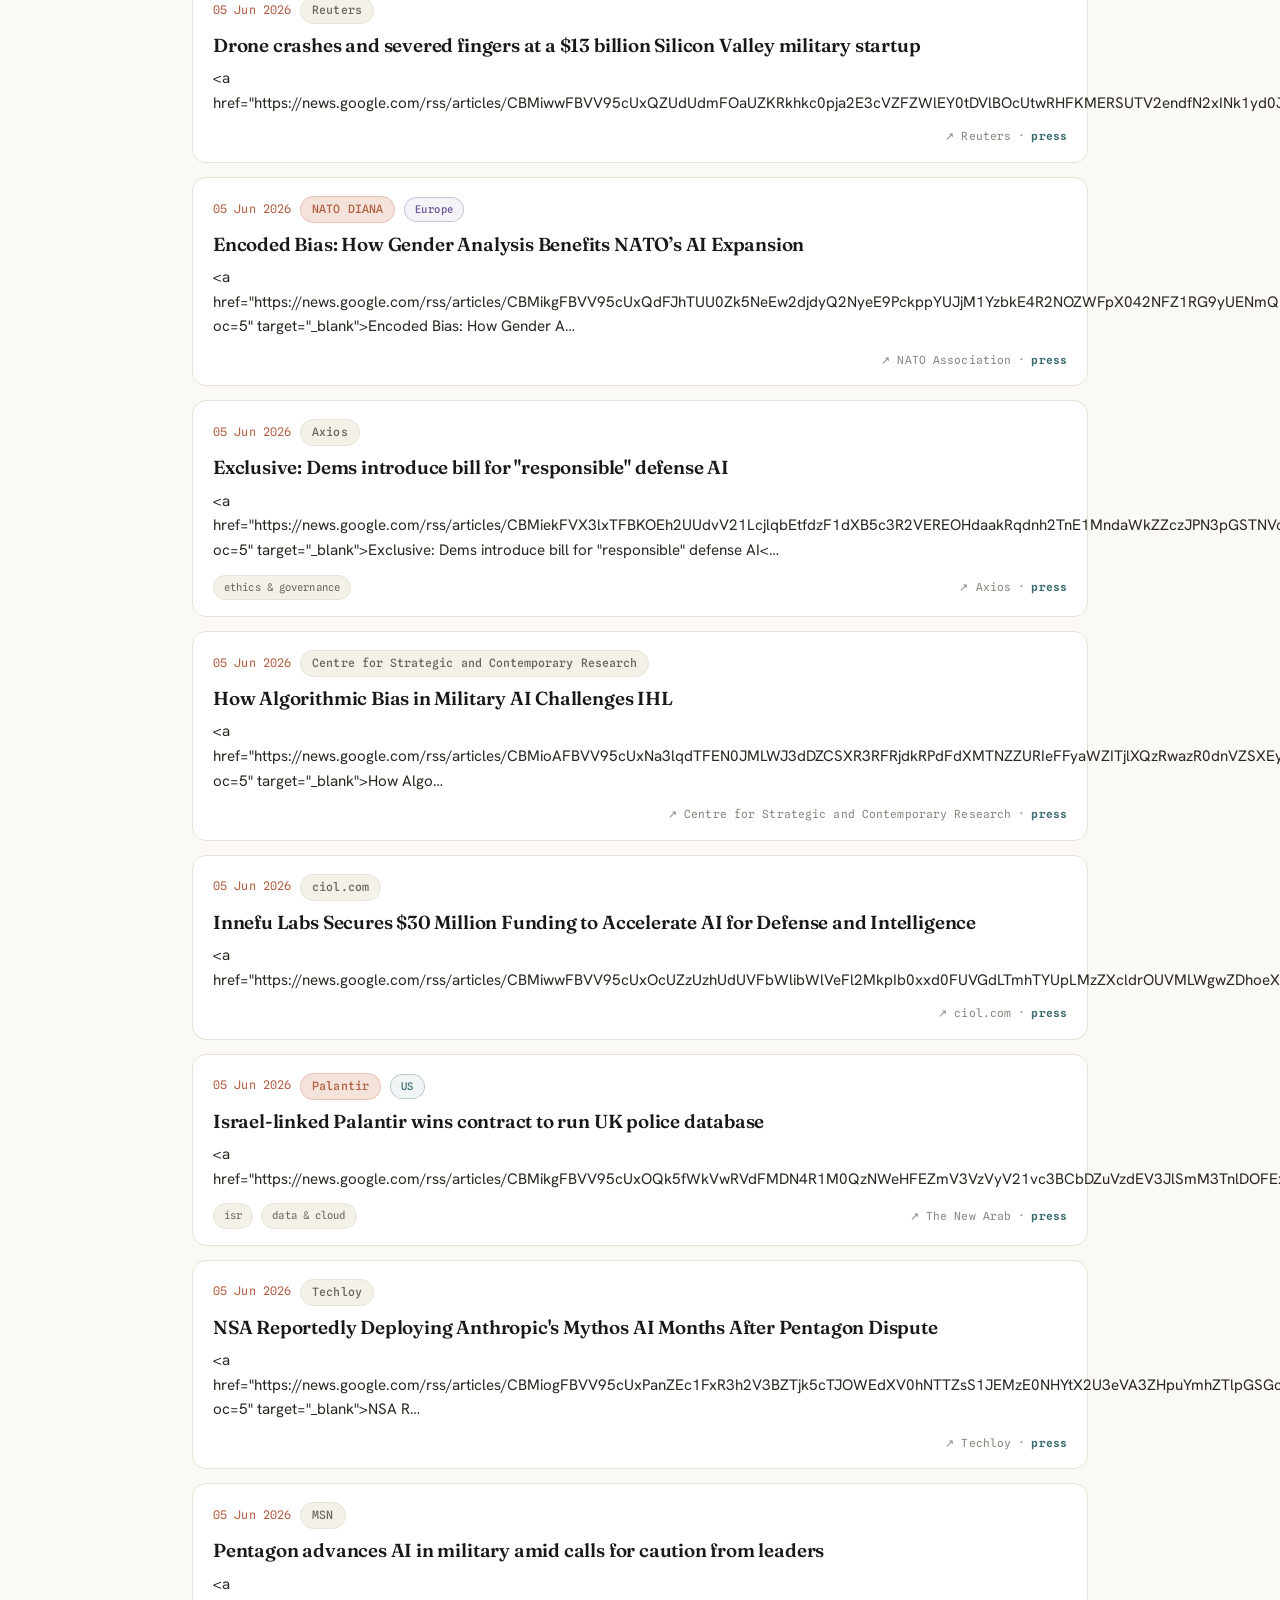
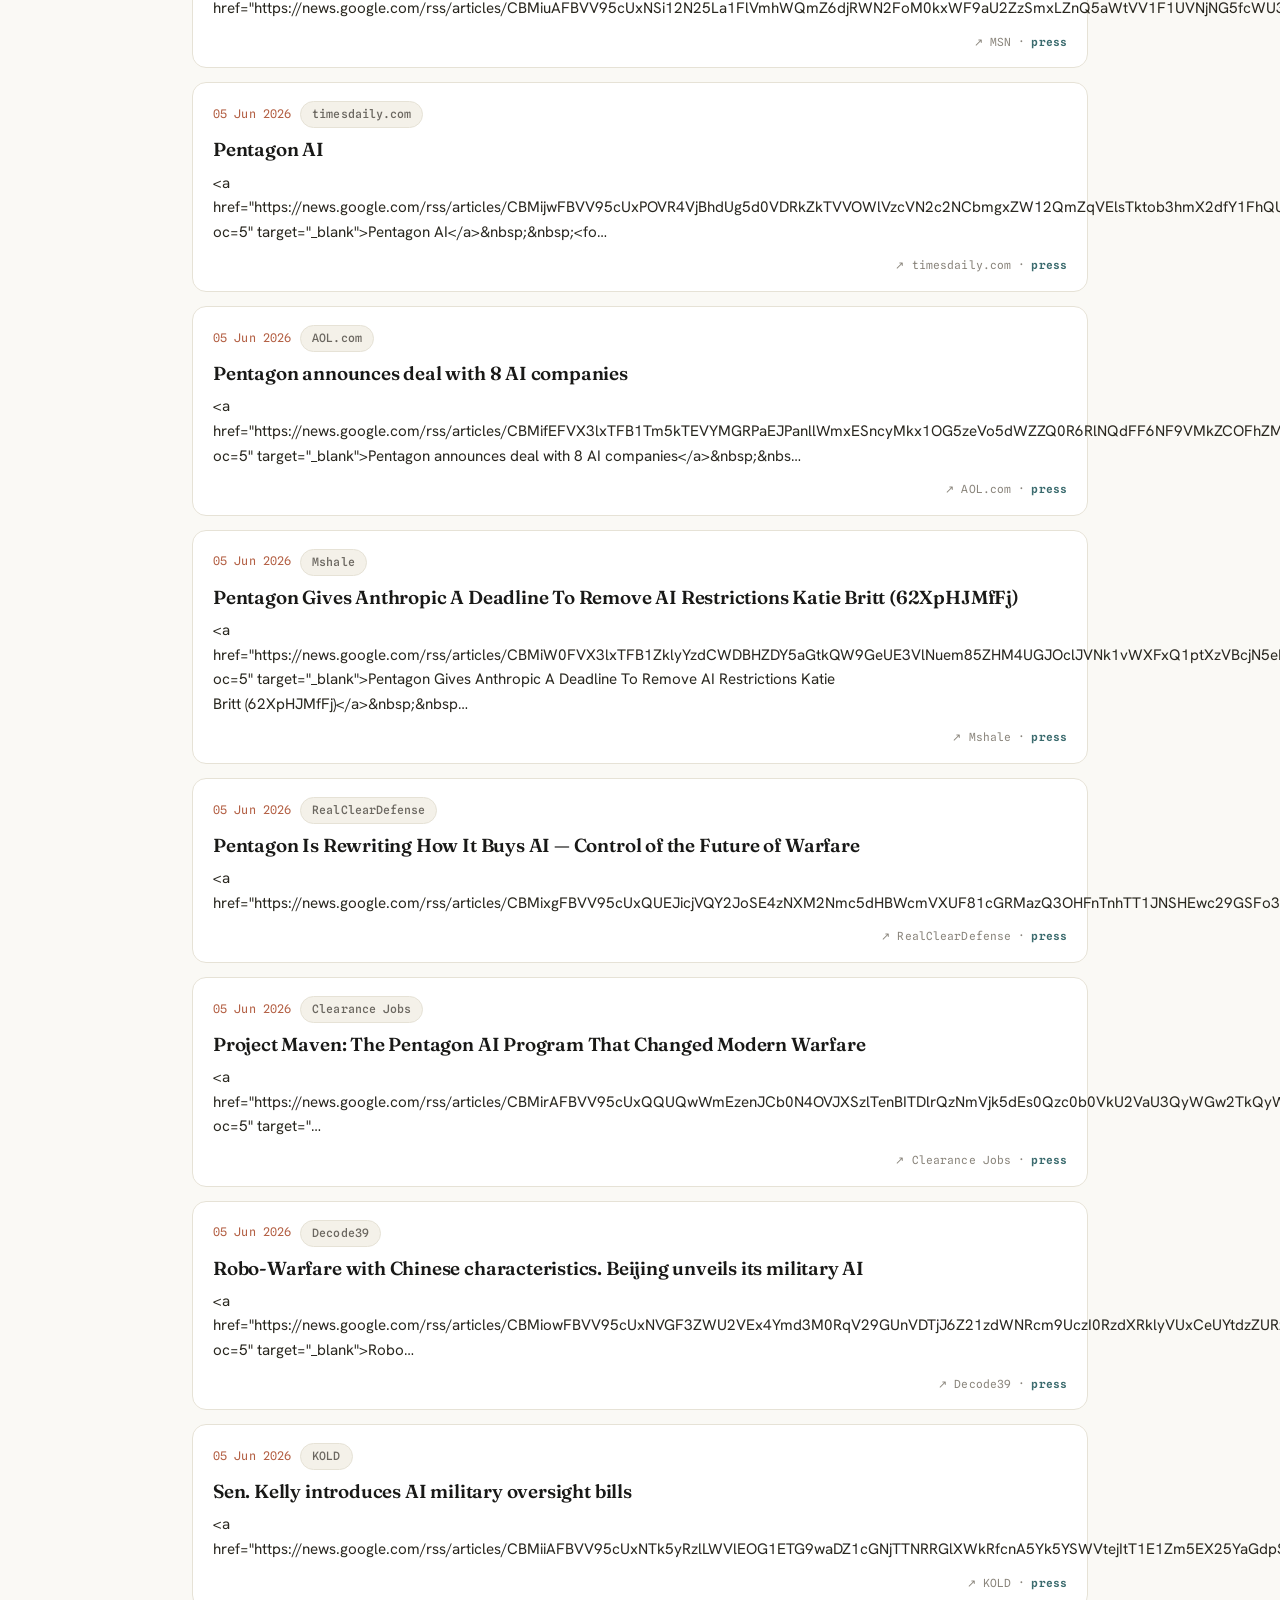
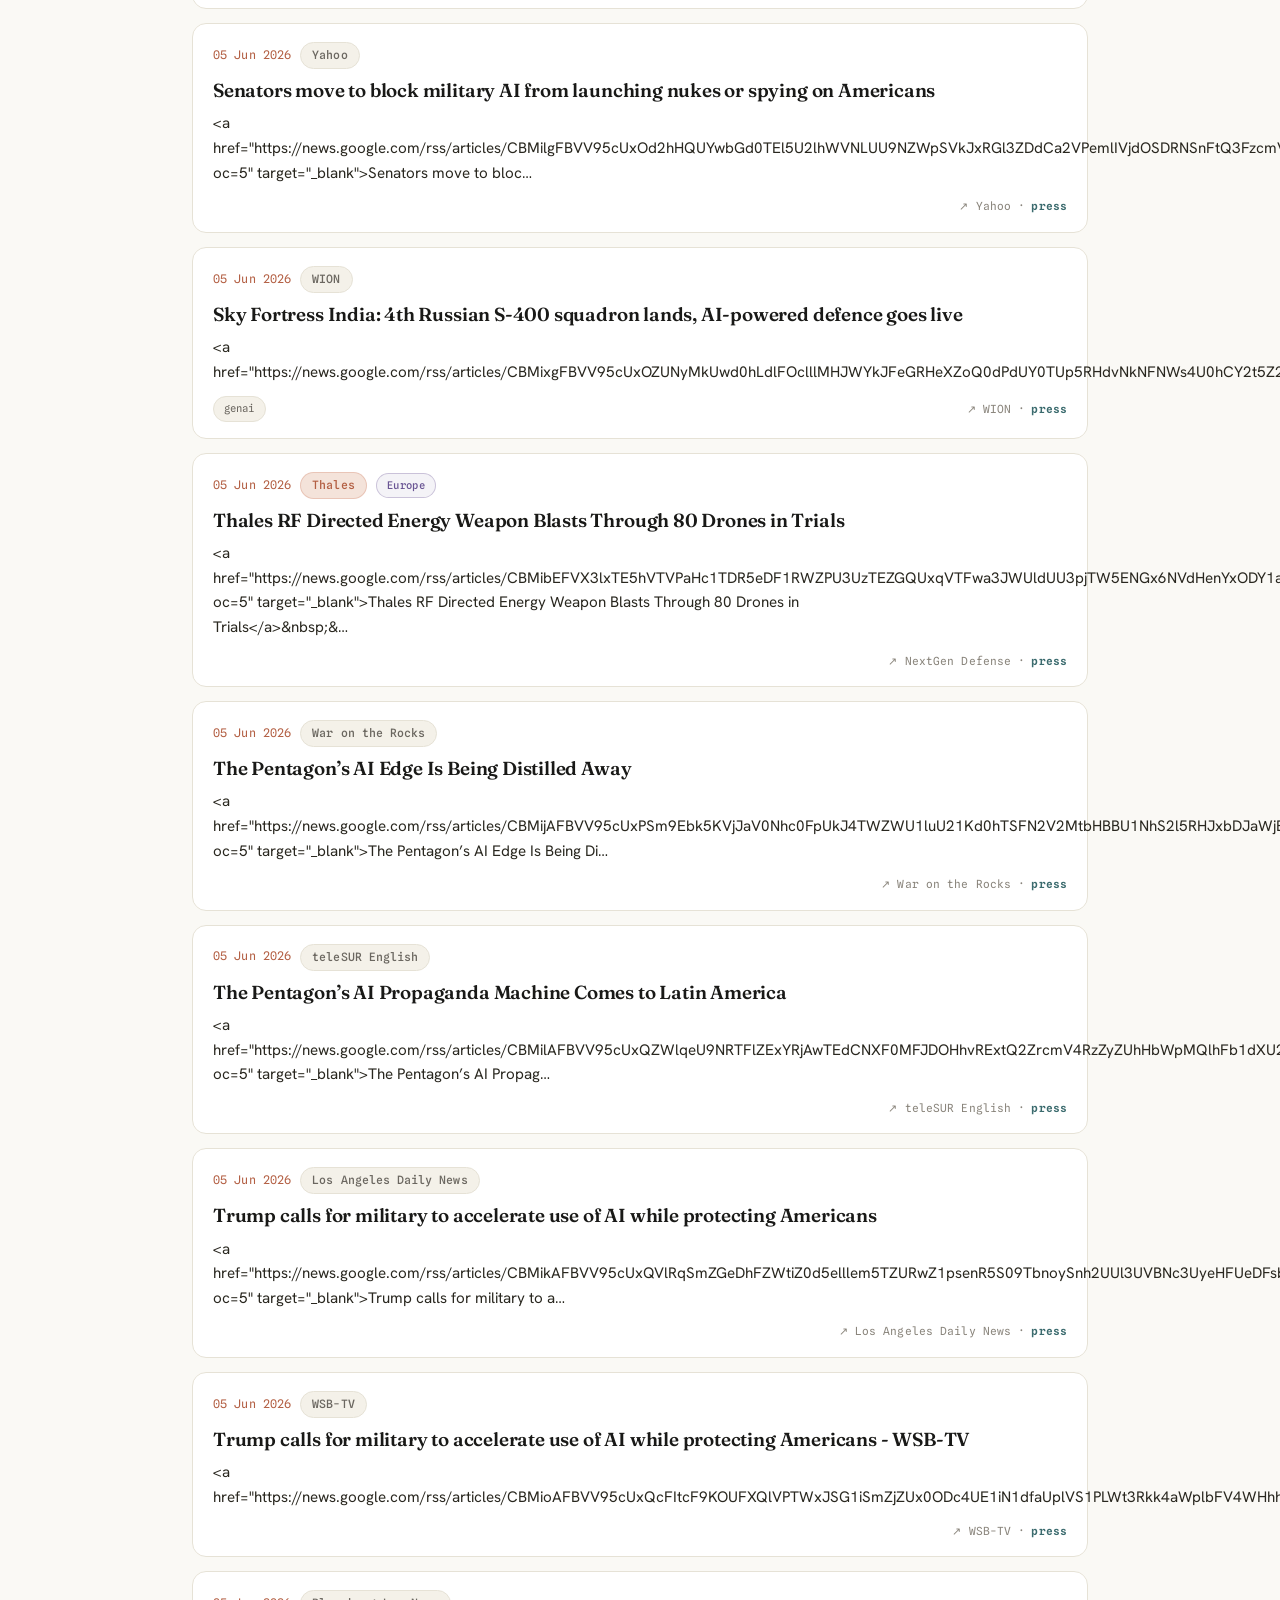
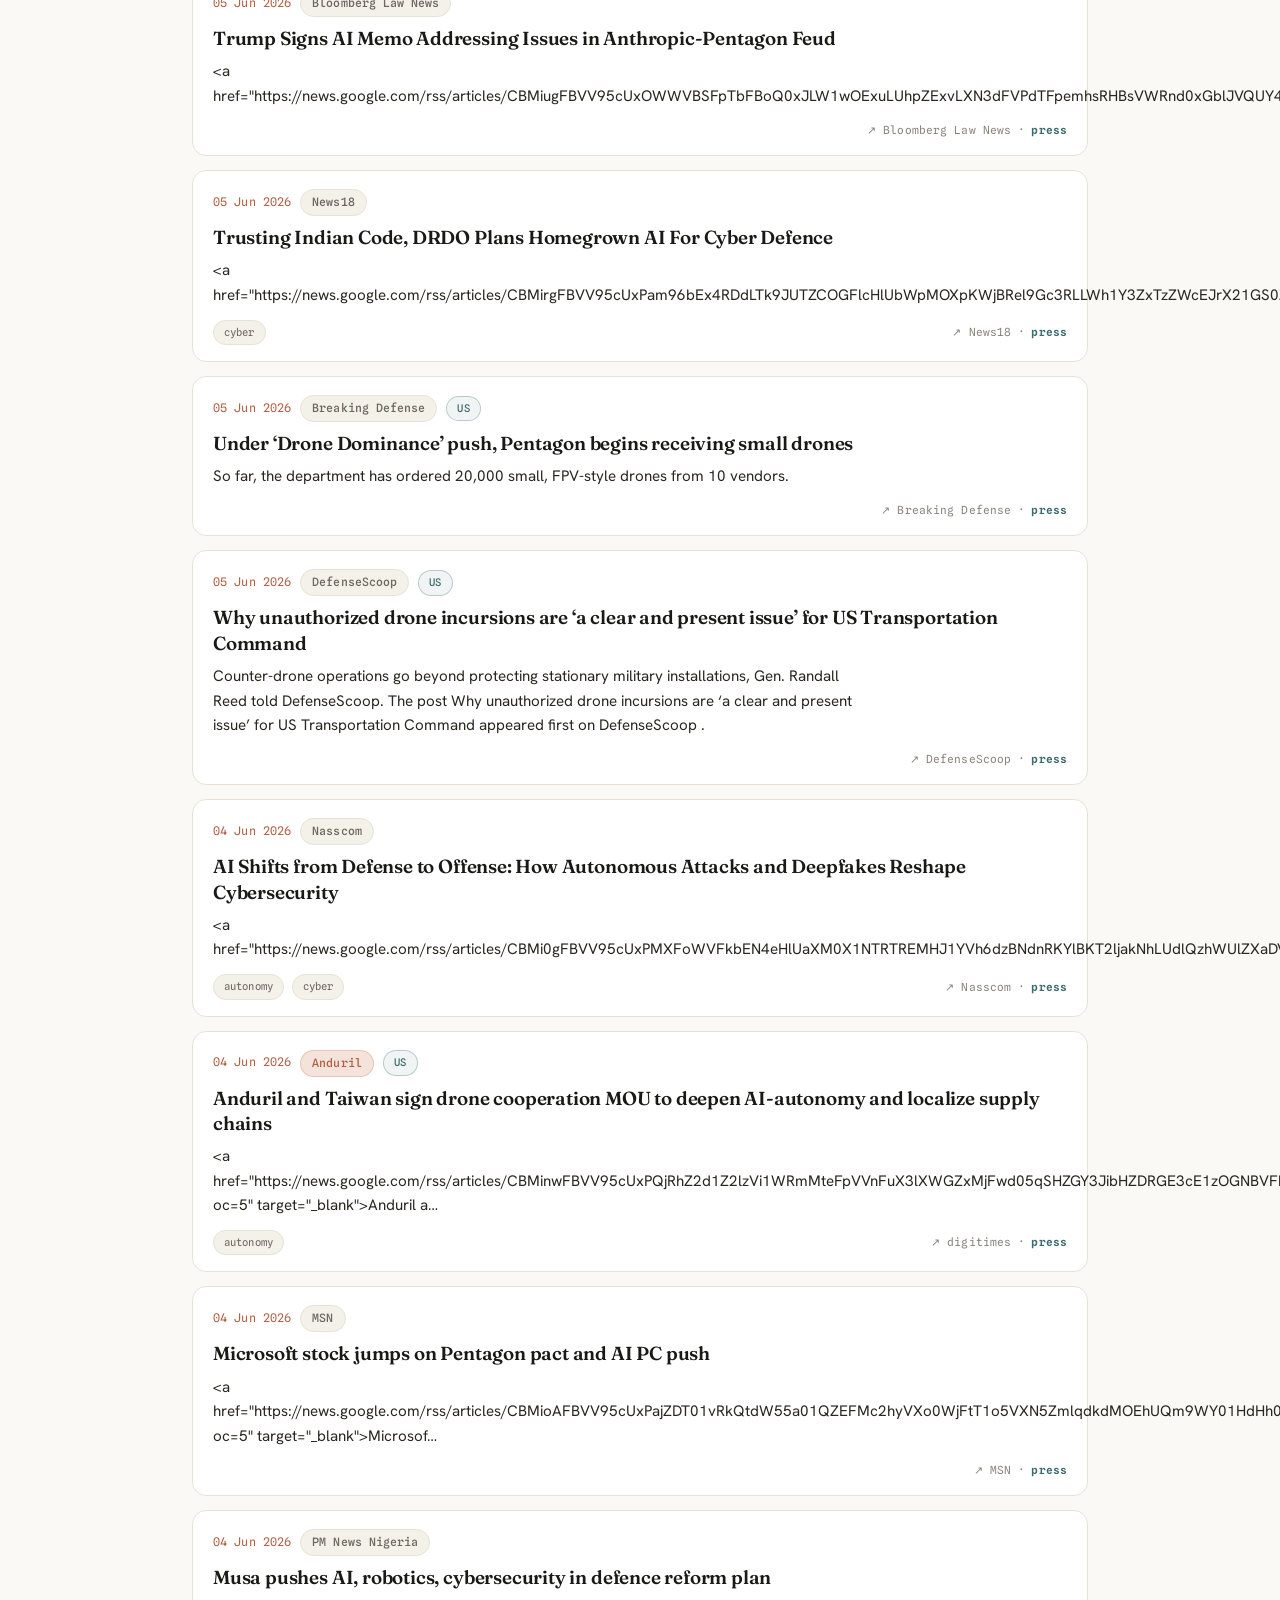
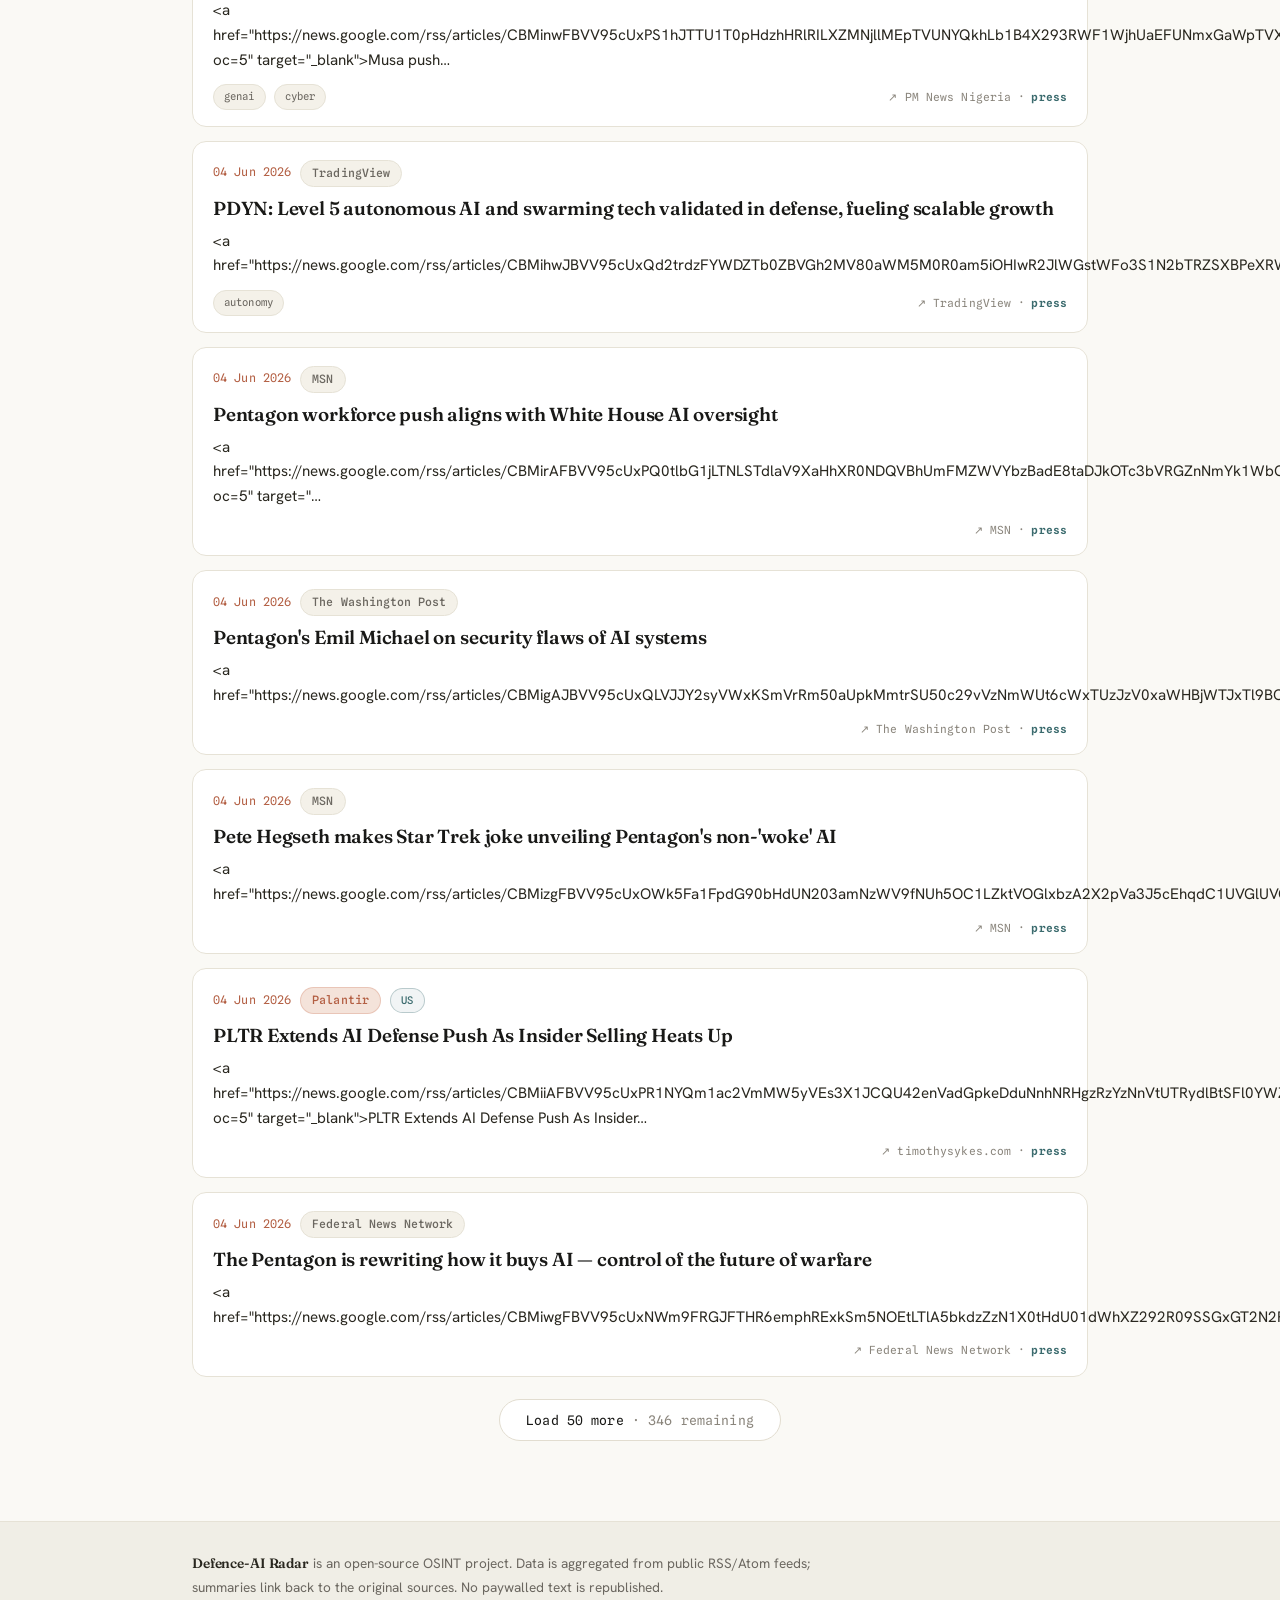
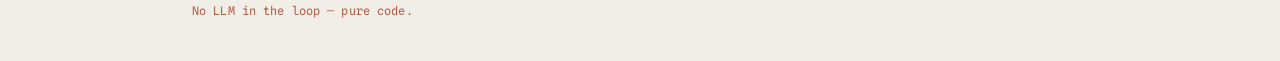
==== commit 7807f9b1: "design: Anthropic-style warm editorial re-skin (ivory + serif + clay accent) + timeline load-more Co" ====
--- a/index.html
+++ b/index.html
@@ -8,48 +8,40 @@
       name="description"
       content="A self-updating OSINT timeline tracking AI advancements across the UK, European and US defence ecosystem. Public-domain sources only."
     />
-    <meta name="theme-color" content="#fbfaf7" />
+    <meta name="theme-color" content="#faf9f5" />
     <link rel="preconnect" href="https://fonts.googleapis.com" />
     <link rel="preconnect" href="https://fonts.gstatic.com" crossorigin />
     <link
-      href="https://fonts.googleapis.com/css2?family=Chakra+Petch:wght@500;600;700&family=IBM+Plex+Mono:wght@400;500;600&family=IBM+Plex+Sans:wght@400;500;600;700&display=swap"
+      href="https://fonts.googleapis.com/css2?family=Fraunces:opsz,wght@9..144,400;9..144,500;9..144,600;9..144,700&family=Hanken+Grotesk:wght@400;500;600;700&family=Spline+Sans+Mono:wght@400;500;600&display=swap"
       rel="stylesheet"
     />
     <link rel="stylesheet" href="assets/styles.css" />
   </head>
   <body>
-    <!-- Atmospheric layers: dot grid + signal glow, painted behind everything -->
-    <div class="bg-grid" aria-hidden="true"></div>
-    <div class="bg-scan" aria-hidden="true"></div>
-
     <header class="site-header" role="banner">
-      <div class="signal-glow" aria-hidden="true"></div>
       <div class="wrap header-inner">
         <div class="brand">
-          <span class="radar" aria-hidden="true">
-            <span class="radar-sweep"></span>
-            <span class="radar-blip blip-1"></span>
-            <span class="radar-blip blip-2"></span>
-            <span class="radar-blip blip-3"></span>
+          <span class="mark" aria-hidden="true">
+            <span class="mark-dot"></span>
           </span>
           <span class="wordmark">
-            <span class="wordmark-main">DEFENCE&#8209;AI&nbsp;RADAR</span>
+            <span class="wordmark-main">Defence&#8209;AI&nbsp;Radar</span>
             <span class="wordmark-sub">who's doing what with AI in defence</span>
           </span>
         </div>
 
         <p class="tagline">
-          A self-updating OSINT timeline across the
-          <span class="hl">UK&nbsp;·&nbsp;Europe&nbsp;·&nbsp;US</span> defence
-          ecosystem. Public-domain sources only — every item links back to its
-          origin.
+          A continuously-updated, public-domain picture of artificial
+          intelligence across the
+          <span class="hl">UK, European and US</span> defence ecosystem. Every
+          item links back to its original source.
         </p>
 
         <div class="header-meta">
           <!-- Live terminal-style status readout, populated by app.js -->
           <div id="status" class="status-readout" role="status" aria-live="polite">
             <span class="status-dot" aria-hidden="true"></span>
-            <span class="status-text">INITIALISING FEED…</span>
+            <span class="status-text">Loading the latest…</span>
           </div>
           <a class="header-about-link" href="#about">About</a>
         </div>
@@ -60,7 +52,7 @@
       <!-- About / disclaimer — front matter for the briefing -->
       <details class="about reveal" id="about" open>
         <summary class="about-summary">
-          <span class="about-kicker">ABOUT&nbsp;·&nbsp;PUBLIC-DOMAIN&nbsp;OSINT</span>
+          <span class="about-kicker">About · Public-domain OSINT</span>
           <h2 class="about-title">About Defence-AI Radar</h2>
           <span class="about-toggle" aria-hidden="true"></span>
         </summary>
@@ -117,7 +109,7 @@
            from data/orgs.json into #org-directory. -->
       <section class="orgs reveal" aria-labelledby="orgs-heading">
         <div class="orgs-head">
-          <p class="orgs-kicker" id="orgs-kicker">ORGANISATIONS</p>
+          <p class="orgs-kicker" id="orgs-kicker">Organisations</p>
           <h2 class="orgs-heading" id="orgs-heading">Organisations</h2>
           <p class="orgs-sub">
             Click any organisation for a synthesised, sourced view of what
@@ -188,6 +180,12 @@
       <!-- Timeline -->
       <section id="timeline" class="timeline" aria-label="Event timeline"></section>
 
+      <!-- Load-more: renders a slice at a time so the page isn't one huge scroll.
+           Filters/search always operate over the full set. -->
+      <div id="load-more-wrap" class="load-more-wrap" hidden>
+        <button id="load-more" class="load-more" type="button"></button>
+      </div>
+
       <p id="empty" class="empty" hidden>
         No events match your filters. Try widening the date range or clearing
         the search.
@@ -197,11 +195,11 @@
     <footer class="site-footer">
       <div class="wrap">
         <p>
-          <span class="footer-mark">DEFENCE&#8209;AI&nbsp;RADAR</span> is an
+          <span class="footer-mark">Defence&#8209;AI&nbsp;Radar</span> is an
           open-source OSINT project. Data is aggregated from public RSS/Atom
           feeds; summaries link back to the original sources. No paywalled text
           is republished.
-          <span class="footer-tag">NO&nbsp;LLM&nbsp;IN&nbsp;THE&nbsp;LOOP — PURE&nbsp;CODE.</span>
+          <span class="footer-tag">No LLM in the loop — pure code.</span>
         </p>
       </div>
     </footer>
--- a/assets/styles.css
+++ b/assets/styles.css
@@ -1,61 +1,65 @@
 /* ===================================================================
-   DEFENCE-AI RADAR  ·  "Intelligence Briefing" theme (light)
-   Refined white / warm-paper signals-intelligence aesthetic.
+   DEFENCE-AI RADAR  ·  Warm editorial theme
+   Inspired by Anthropic's calm, human, premium aesthetic:
+   ivory canvas, warm near-black ink, a single clay/terracotta accent,
+   a refined serif for headings + a clean grotesque for body.
    Vanilla CSS, no deps, mobile-first.
-   Fonts (Google): Chakra Petch (display/HUD), IBM Plex Sans (body),
-   IBM Plex Mono (all metadata).
+   Fonts (Google): Fraunces (editorial serif — wordmark, headings,
+   titles), Hanken Grotesk (body — Styrene-adjacent), Spline Sans Mono
+   (light-touch metadata / kickers / dates).
    =================================================================== */
 
 :root {
-  /* ---- Base paper palette (warm white, not flat) ---- */
-  --bg: #fbfaf7;       /* soft warm paper canvas */
-  --bg-2: #ffffff;     /* header upper wash */
-  --panel: #ffffff;    /* card surface */
-  --panel-2: #fefdfb;  /* card top of gradient — barely warm */
-  --panel-hi: #f7f5ef; /* inset / nested surfaces */
-  --ink: #14181f;      /* primary text */
-  --ink-soft: #2c333f; /* body / claim text */
-  --muted: #5d6675;    /* secondary text — AA on white */
-  --faint: #79808f;    /* metadata labels — AA on white */
-  --line: #e6e3da;     /* warm hairline border */
-  --line-2: #ecebe5;   /* faint inner divider */
-  --line-cool: #e7e9ee;/* cool hairline (panels) */
-
-  /* ---- Accent system — the two signals, legible on white ---- */
-  --amber: #d98613;     /* signal primary */
-  --amber-dim: #b5730f; /* darker amber for AA text on white */
-  --amber-soft: #f5a524;/* brighter amber for fills/glows */
-  --cyan: #0e7490;      /* signal secondary (cyan-blue) */
-  --cyan-dim: #0c627a;  /* hover / deeper */
-
-  /* ---- Status colour coding (tuned for contrast on paper) ---- */
-  --green: #1a7f37;        /* established — AA on white */
-  --status-amber: #b5730f; /* in progress — AA on white */
-  --status-amber-soft: #f5a524;
-  --status-cyan: #0e7490;  /* latest — AA on white */
-  --warn: #b5730f;         /* what we don't know — warm amber */
-  --warn-soft: #d98613;
-  --warn-red: #c2333d;
-
-  /* ---- Region tints (subtle, AA-legible on white) ---- */
-  --uk: #2156c9;
-  --eu: #7a3fd1;
-  --us: #0e7490;
+  /* ---- Warm ivory paper palette ---- */
+  --bg: #faf9f5;        /* page canvas — warm ivory */
+  --bg-2: #f0eee6;      /* warmer panel band */
+  --panel: #ffffff;     /* card surface */
+  --panel-2: #fcfbf7;   /* faintly warm card / inset */
+  --panel-hi: #f4f1e9;  /* nested / inset surfaces */
+  --ink: #191917;       /* primary text — warm near-black */
+  --ink-soft: #29271f;  /* body / claim text */
+  --muted: #6b6760;     /* secondary text — warm grey, AA on cream */
+  --faint: #8a857c;     /* metadata labels */
+  --line: #e6e2d6;      /* warm hairline border */
+  --line-2: #ece8dd;    /* faint inner divider */
+  --line-cool: #e2ddd0; /* slightly deeper hairline */
+
+  /* ---- Clay accent — Anthropic's coral, used sparingly + warmly ---- */
+  --clay: #cc785c;      /* primary accent */
+  --clay-deep: #b35f43; /* AA-legible clay for text/links on cream */
+  --clay-soft: #e8c4b5; /* soft tint for fills */
+  --clay-wash: #f4e3da; /* very soft wash */
+
+  /* ---- Status colours — warm, muted, AA on cream ---- */
+  --green: #3d6b4a;        /* established — muted forest */
+  --green-soft: #d8e2d6;
+  --status-amber: #a96a2c; /* in progress — warm clay-amber */
+  --status-amber-soft: #ecd4ba;
+  --status-teal: #3b6b6e;  /* latest — muted teal */
+  --status-teal-soft: #cfe0df;
+  --warn: #a96a2c;         /* known gaps — warm amber */
+  --warn-soft: #c9924f;
+  --warn-red: #b04a3f;
+
+  /* ---- Region tints — soft warm versions ---- */
+  --uk: #3a5a8a;   /* muted slate-blue */
+  --eu: #6a5594;   /* muted plum */
+  --us: #3b6b6e;   /* muted teal */
 
   /* ---- Type ---- */
-  --display: "Chakra Petch", system-ui, sans-serif;
-  --sans: "IBM Plex Sans", system-ui, sans-serif;
-  --mono: "IBM Plex Mono", ui-monospace, "SFMono-Regular", monospace;
-
-  --radius: 10px;
+  --serif: "Fraunces", Georgia, "Times New Roman", serif;
+  --sans: "Hanken Grotesk", system-ui, -apple-system, sans-serif;
+  --mono: "Spline Sans Mono", ui-monospace, "SFMono-Regular", monospace;
+
+  --radius: 11px;
   --radius-lg: 14px;
-  /* soft, airy shadows — premium not heavy */
-  --shadow: 0 1px 2px rgba(20, 24, 31, 0.04),
-    0 10px 26px -18px rgba(20, 24, 31, 0.22);
-  --shadow-hi: 0 2px 6px rgba(20, 24, 31, 0.06),
-    0 22px 46px -22px rgba(20, 24, 31, 0.28);
+  /* very soft, warm shadows — lean mostly on the panel-tint contrast */
+  --shadow: 0 1px 2px rgba(40, 33, 22, 0.03),
+    0 8px 24px -20px rgba(40, 33, 22, 0.20);
+  --shadow-hi: 0 2px 6px rgba(40, 33, 22, 0.05),
+    0 18px 40px -24px rgba(40, 33, 22, 0.24);
   --ring: 0 0 0 1px var(--line);
-  --content: 920px;
+  --content: 940px;
 }
 
 * {
@@ -72,7 +76,7 @@
   font-family: var(--sans);
   color: var(--ink);
   background: var(--bg);
-  line-height: 1.6;
+  line-height: 1.65;
   font-size: 16px;
   position: relative;
   min-height: 100vh;
@@ -81,35 +85,6 @@
   text-rendering: optimizeLegibility;
 }
 
-/* ---- Atmosphere: faint ink dot/line grid, fades toward the bottom ---- */
-.bg-grid {
-  position: fixed;
-  inset: 0;
-  z-index: -3;
-  pointer-events: none;
-  background-color: var(--bg);
-  background-image:
-    radial-gradient(rgba(20, 24, 31, 0.045) 1px, transparent 1px),
-    linear-gradient(rgba(20, 24, 31, 0.022) 1px, transparent 1px),
-    linear-gradient(90deg, rgba(20, 24, 31, 0.022) 1px, transparent 1px);
-  background-size: 22px 22px, 88px 88px, 88px 88px;
-  background-position: -1px -1px, -1px -1px, -1px -1px;
-  /* fade the grid toward the bottom for depth + airiness */
-  -webkit-mask-image: linear-gradient(180deg, #000 0%, #000 46%, rgba(0, 0, 0, 0.25) 100%);
-          mask-image: linear-gradient(180deg, #000 0%, #000 46%, rgba(0, 0, 0, 0.25) 100%);
-}
-
-/* very faint warm paper wash for atmosphere (not sterile flat white) */
-.bg-scan {
-  position: fixed;
-  inset: 0;
-  z-index: -2;
-  pointer-events: none;
-  background:
-    radial-gradient(120% 60% at 50% -10%, rgba(217, 134, 19, 0.05), transparent 60%),
-    radial-gradient(90% 50% at 85% 4%, rgba(14, 116, 144, 0.035), transparent 62%);
-}
-
 .wrap {
   width: 100%;
   max-width: var(--content);
@@ -118,57 +93,22 @@
 }
 
 ::selection {
-  background: rgba(217, 134, 19, 0.20);
+  background: var(--clay-soft);
   color: var(--ink);
 }
 
 a {
-  color: var(--cyan);
+  color: var(--clay-deep);
 }
 
 /* ===================================================================
-   HEADER  ·  wordmark + radar sweep + status readout
+   HEADER  ·  wordmark + calm mark + status readout
    =================================================================== */
 .site-header {
   position: relative;
-  overflow: hidden;
   border-bottom: 1px solid var(--line);
-  padding: 30px 0 26px;
-  background:
-    linear-gradient(180deg, #ffffff 0%, var(--bg) 100%);
-}
-
-/* Soft warm radial wash behind the header (replaces the dark glow) */
-.signal-glow {
-  position: absolute;
-  top: -200px;
-  left: 50%;
-  transform: translateX(-50%);
-  width: min(960px, 124%);
-  height: 460px;
-  pointer-events: none;
-  background:
-    radial-gradient(closest-side, rgba(217, 134, 19, 0.13), transparent 72%),
-    radial-gradient(closest-side at 70% 50%, rgba(14, 116, 144, 0.09), transparent 70%);
-  filter: blur(10px);
-  z-index: 0;
-}
-
-/* thin amber→cyan rule under the whole header */
-.site-header::after {
-  content: "";
-  position: absolute;
-  left: 0;
-  right: 0;
-  bottom: -1px;
-  height: 2px;
-  background: linear-gradient(
-    90deg,
-    transparent,
-    rgba(217, 134, 19, 0.85) 18%,
-    rgba(14, 116, 144, 0.8) 82%,
-    transparent
-  );
+  padding: 40px 0 34px;
+  background: linear-gradient(180deg, #ffffff 0%, var(--bg) 100%);
 }
 
 .header-inner {
@@ -185,138 +125,95 @@
 }
 
 .brand-link {
-  transition: transform 0.18s ease;
+  transition: transform 0.2s ease;
 }
 .brand-link:hover {
   transform: translateX(2px);
 }
 
-/* ---- Radar dial with animated sweep (re-tuned: visible on a light disc) ---- */
-.radar {
+/* ---- Calm minimal mark: a soft clay dot inside concentric warm arcs ---- */
+.mark {
   position: relative;
   flex: none;
-  width: 46px;
-  height: 46px;
+  width: 42px;
+  height: 42px;
   border-radius: 50%;
-  background: radial-gradient(circle at center, #ffffff 0%, #f1efe8 100%);
-  border: 1px solid #d9d5c9;
-  box-shadow:
-    inset 0 0 12px rgba(14, 116, 144, 0.10),
-    0 0 0 4px rgba(14, 116, 144, 0.05),
-    var(--shadow);
-  overflow: hidden;
-}
-/* concentric range rings + crosshair */
-.radar::before {
+  display: grid;
+  place-items: center;
+  background: radial-gradient(circle at center, #ffffff 0%, var(--panel-2) 100%);
+  border: 1px solid var(--line-cool);
+}
+.mark::before,
+.mark::after {
   content: "";
   position: absolute;
-  inset: 6px;
   border-radius: 50%;
-  border: 1px solid rgba(14, 116, 144, 0.30);
-  box-shadow: inset 0 0 0 6px rgba(14, 116, 144, 0.05);
-}
-.radar::after {
-  content: "";
-  position: absolute;
-  inset: 0;
-  background:
-    linear-gradient(transparent 49%, rgba(14, 116, 144, 0.22) 50%, transparent 51%),
-    linear-gradient(90deg, transparent 49%, rgba(14, 116, 144, 0.22) 50%, transparent 51%);
-}
-.radar-sweep {
-  position: absolute;
-  inset: 0;
+  border: 1px solid var(--clay-soft);
+}
+.mark::before { inset: 7px; }
+.mark::after  { inset: 13px; border-color: rgba(204, 120, 92, 0.45); }
+.mark-dot {
+  width: 8px;
+  height: 8px;
   border-radius: 50%;
-  background: conic-gradient(
-    from 0deg,
-    rgba(14, 116, 144, 0.55) 0deg,
-    rgba(14, 116, 144, 0.14) 26deg,
-    transparent 60deg,
-    transparent 360deg
-  );
-  -webkit-mask: radial-gradient(circle, transparent 0, #000 1px);
-          mask: radial-gradient(circle, transparent 0, #000 1px);
-  animation: sweep 3.6s linear infinite;
-  transform-origin: center;
-}
-.radar-blip {
-  position: absolute;
-  width: 3px;
-  height: 3px;
-  border-radius: 50%;
-  background: var(--amber);
-  box-shadow: 0 0 6px 1px rgba(217, 134, 19, 0.7);
-  opacity: 0;
-}
-.blip-1 { top: 14px; left: 30px; animation: blip 3.6s linear infinite 0.4s; }
-.blip-2 { top: 28px; left: 16px; animation: blip 3.6s linear infinite 1.8s; }
-.blip-3 { top: 19px; left: 24px; animation: blip 3.6s linear infinite 2.9s; }
-
-@keyframes sweep {
-  to { transform: rotate(360deg); }
-}
-@keyframes blip {
-  0%, 8% { opacity: 0; }
-  10% { opacity: 1; }
-  55% { opacity: 0.55; }
-  85%, 100% { opacity: 0; }
+  background: var(--clay);
+  box-shadow: 0 0 0 4px rgba(204, 120, 92, 0.12);
 }
 
 .wordmark {
   display: flex;
   flex-direction: column;
-  gap: 2px;
+  gap: 3px;
 }
 .wordmark-main {
-  font-family: var(--display);
-  font-weight: 700;
-  font-size: clamp(1.5rem, 5.4vw, 2.05rem);
+  font-family: var(--serif);
+  font-weight: 600;
+  font-size: clamp(1.55rem, 5.4vw, 2.1rem);
+  letter-spacing: -0.01em;
+  line-height: 1.05;
+  color: var(--ink);
+}
+.wordmark-sub {
+  font-family: var(--mono);
+  font-size: 0.72rem;
   letter-spacing: 0.04em;
-  line-height: 1;
-  color: var(--ink);
-}
-.wordmark-sub {
-  font-family: var(--mono);
-  font-size: 0.72rem;
-  letter-spacing: 0.16em;
-  text-transform: uppercase;
-  color: var(--cyan);
+  color: var(--muted);
 }
 
 .tagline {
-  margin: 16px 0 0;
-  max-width: 62ch;
-  color: var(--muted);
-  font-size: 0.95rem;
+  margin: 20px 0 0;
+  max-width: 60ch;
+  color: var(--muted);
+  font-size: 1.02rem;
+  line-height: 1.65;
 }
 .tagline .hl {
   color: var(--ink);
   font-weight: 600;
 }
 
-/* ---- Terminal status readout (mono, on light) ---- */
+/* ---- Status readout (light-touch mono pill) ---- */
 .status-readout {
   display: inline-flex;
   align-items: center;
   gap: 10px;
-  margin-top: 18px;
-  padding: 7px 14px;
+  margin-top: 20px;
+  padding: 7px 15px;
   font-family: var(--mono);
   font-size: 0.74rem;
-  letter-spacing: 0.08em;
-  color: var(--muted);
-  background: #ffffff;
+  letter-spacing: 0.01em;
+  color: var(--muted);
+  background: var(--panel);
   border: 1px solid var(--line);
   border-radius: 999px;
-  box-shadow: var(--shadow);
 }
 .status-readout .status-text {
   white-space: nowrap;
   overflow: hidden;
   text-overflow: ellipsis;
 }
-.status-readout .hot { color: var(--amber-dim); font-weight: 600; }
-.status-readout .cool { color: var(--cyan); font-weight: 600; }
+.status-readout .hot { color: var(--clay-deep); font-weight: 600; }
+.status-readout .cool { color: var(--status-teal); font-weight: 600; }
 .status-readout .dim { color: var(--faint); }
 .status-dot {
   flex: none;
@@ -324,13 +221,13 @@
   height: 7px;
   border-radius: 50%;
   background: var(--green);
-  box-shadow: 0 0 0 0 rgba(26, 127, 55, 0.5);
-  animation: pulse 2.4s ease-out infinite;
+  box-shadow: 0 0 0 0 rgba(61, 107, 74, 0.5);
+  animation: pulse 2.6s ease-out infinite;
 }
 @keyframes pulse {
-  0% { box-shadow: 0 0 0 0 rgba(26, 127, 55, 0.45); }
-  70% { box-shadow: 0 0 0 7px rgba(26, 127, 55, 0); }
-  100% { box-shadow: 0 0 0 0 rgba(26, 127, 55, 0); }
+  0% { box-shadow: 0 0 0 0 rgba(61, 107, 74, 0.4); }
+  70% { box-shadow: 0 0 0 7px rgba(61, 107, 74, 0); }
+  100% { box-shadow: 0 0 0 0 rgba(61, 107, 74, 0); }
 }
 
 /* ---- Header meta row: status readout + About anchor link ---- */
@@ -339,34 +236,32 @@
   align-items: center;
   flex-wrap: wrap;
   gap: 12px 16px;
-  margin-top: 18px;
+  margin-top: 20px;
 }
 .header-meta .status-readout {
   margin-top: 0;
 }
 .header-about-link {
   font-family: var(--mono);
-  font-size: 0.72rem;
-  letter-spacing: 0.14em;
-  text-transform: uppercase;
-  color: var(--cyan);
+  font-size: 0.74rem;
+  letter-spacing: 0.02em;
+  color: var(--muted);
   text-decoration: none;
-  padding: 6px 13px;
-  border: 1px solid var(--line-cool);
+  padding: 7px 15px;
+  border: 1px solid var(--line);
   border-radius: 999px;
-  background: #ffffff;
-  box-shadow: var(--shadow);
-  transition: color 0.14s, border-color 0.14s, box-shadow 0.14s;
+  background: var(--panel);
+  transition: color 0.16s, border-color 0.16s, background 0.16s;
 }
 .header-about-link::before {
-  content: "ⓘ ";
-  color: var(--amber-dim);
+  content: "→ ";
+  color: var(--clay);
 }
 .header-about-link:hover,
 .header-about-link:focus {
-  color: var(--cyan-dim);
-  border-color: var(--cyan);
-  box-shadow: 0 1px 10px -3px rgba(14, 116, 144, 0.45);
+  color: var(--ink);
+  border-color: var(--clay);
+  background: var(--clay-wash);
   outline: none;
 }
 
@@ -375,15 +270,13 @@
    =================================================================== */
 .about {
   scroll-margin-top: 18px;
-  margin: 28px 0 8px;
-  background: linear-gradient(180deg, var(--panel-2), var(--panel));
+  margin: 34px 0 8px;
+  background: var(--bg-2);
   border: 1px solid var(--line);
   border-radius: var(--radius-lg);
-  box-shadow: var(--shadow);
   overflow: hidden;
 }
 
-/* Summary = the always-visible header of the foldable panel */
 .about-summary {
   display: grid;
   grid-template-columns: 1fr auto;
@@ -391,12 +284,12 @@
     "kicker toggle"
     "title  toggle";
   align-items: center;
-  gap: 4px 14px;
-  padding: 18px 20px;
+  gap: 5px 14px;
+  padding: 22px 24px;
   cursor: pointer;
   list-style: none;
   user-select: none;
-  transition: background 0.15s;
+  transition: background 0.18s;
 }
 .about-summary::-webkit-details-marker {
   display: none;
@@ -407,22 +300,22 @@
 .about-kicker {
   grid-area: kicker;
   font-family: var(--mono);
-  font-size: 0.62rem;
-  letter-spacing: 0.18em;
-  text-transform: uppercase;
+  font-size: 0.68rem;
+  letter-spacing: 0.04em;
   color: var(--faint);
 }
 .about-kicker::before {
-  content: "◆ ";
-  color: var(--amber);
+  content: "● ";
+  color: var(--clay);
+  font-size: 0.7em;
 }
 .about-title {
   grid-area: title;
   margin: 0;
-  font-family: var(--display);
-  font-weight: 700;
-  font-size: clamp(1.15rem, 3.4vw, 1.4rem);
-  letter-spacing: 0.01em;
+  font-family: var(--serif);
+  font-weight: 600;
+  font-size: clamp(1.3rem, 3.4vw, 1.65rem);
+  letter-spacing: -0.01em;
   line-height: 1.2;
   color: var(--ink);
 }
@@ -435,77 +328,76 @@
   border-right: 2px solid var(--muted);
   border-bottom: 2px solid var(--muted);
   transform: rotate(45deg);
-  transition: transform 0.2s ease, border-color 0.15s;
+  transition: transform 0.22s ease, border-color 0.16s;
   margin-right: 4px;
 }
 .about[open] .about-toggle {
   transform: rotate(-135deg);
 }
 .about-summary:hover .about-toggle {
-  border-color: var(--cyan);
+  border-color: var(--clay);
 }
 
 .about-body {
-  padding: 4px 20px 22px;
+  padding: 4px 24px 26px;
   border-top: 1px solid var(--line-2);
 }
 .about-lead {
-  margin: 16px 0 4px;
-  max-width: 78ch;
+  margin: 18px 0 4px;
+  max-width: 76ch;
   color: var(--ink-soft);
-  font-size: 0.96rem;
+  font-size: 1.04rem;
   line-height: 1.7;
 }
 
 .about-grid {
   display: grid;
   grid-template-columns: 1fr;
-  gap: 18px 26px;
-  margin-top: 20px;
+  gap: 22px 30px;
+  margin-top: 24px;
 }
 @media (min-width: 720px) {
   .about-grid {
     grid-template-columns: 1fr 1fr;
   }
-  /* "Public-domain only" sits alone on the second row, full width */
   .about-block:last-child {
     grid-column: 1 / -1;
   }
 }
 .about-block {
-  padding-left: 14px;
-  border-left: 2px solid var(--line);
+  padding-left: 16px;
+  border-left: 2px solid var(--clay-soft);
 }
 .about-h3 {
-  margin: 0 0 7px;
-  font-family: var(--mono);
-  font-size: 0.66rem;
-  letter-spacing: 0.14em;
-  text-transform: uppercase;
-  color: var(--cyan-dim);
+  margin: 0 0 8px;
+  font-family: var(--serif);
+  font-weight: 600;
+  font-size: 1.02rem;
+  letter-spacing: -0.005em;
+  color: var(--ink);
 }
 .about-block p {
   margin: 0;
   max-width: 64ch;
   color: var(--ink-soft);
-  font-size: 0.9rem;
-  line-height: 1.66;
+  font-size: 0.95rem;
+  line-height: 1.7;
 }
 .about-mail {
-  color: var(--cyan);
+  color: var(--clay-deep);
   text-decoration: none;
   font-weight: 500;
-  background-image: linear-gradient(var(--cyan), var(--cyan));
+  background-image: linear-gradient(var(--clay), var(--clay));
   background-repeat: no-repeat;
   background-position: 0 100%;
   background-size: 100% 1px;
-  transition: color 0.16s, background-size 0.26s ease;
+  transition: color 0.18s, background-size 0.28s ease;
   padding-bottom: 1px;
   word-break: break-word;
 }
 .about-mail:hover,
 .about-mail:focus {
-  color: var(--cyan-dim);
+  color: var(--clay);
   background-size: 100% 1.5px;
   outline: none;
 }
@@ -514,44 +406,44 @@
    ORGANISATIONS DIRECTORY  ·  the dossier index, front and centre
    =================================================================== */
 .orgs {
-  margin: 28px 0 8px;
+  margin: 40px 0 8px;
 }
 .orgs-head {
-  margin-bottom: 16px;
+  margin-bottom: 20px;
 }
 .orgs-kicker {
-  margin: 0 0 6px;
-  font-family: var(--mono);
-  font-size: 0.62rem;
-  letter-spacing: 0.18em;
-  text-transform: uppercase;
+  margin: 0 0 8px;
+  font-family: var(--mono);
+  font-size: 0.68rem;
+  letter-spacing: 0.04em;
   color: var(--faint);
 }
 .orgs-kicker::before {
-  content: "◆ ";
-  color: var(--amber);
+  content: "● ";
+  color: var(--clay);
+  font-size: 0.7em;
 }
 .orgs-heading {
-  margin: 0 0 6px;
-  font-family: var(--display);
-  font-weight: 700;
-  font-size: clamp(1.15rem, 3.4vw, 1.4rem);
-  letter-spacing: 0.01em;
-  line-height: 1.2;
+  margin: 0 0 8px;
+  font-family: var(--serif);
+  font-weight: 600;
+  font-size: clamp(1.5rem, 4vw, 2rem);
+  letter-spacing: -0.015em;
+  line-height: 1.15;
   color: var(--ink);
 }
 .orgs-sub {
   margin: 0;
-  max-width: 64ch;
-  color: var(--muted);
-  font-size: 0.92rem;
-  line-height: 1.6;
+  max-width: 62ch;
+  color: var(--muted);
+  font-size: 1rem;
+  line-height: 1.65;
 }
 
 .org-grid {
   display: grid;
   grid-template-columns: 1fr;
-  gap: 12px;
+  gap: 14px;
 }
 @media (min-width: 560px) {
   .org-grid { grid-template-columns: 1fr 1fr; }
@@ -563,54 +455,35 @@
   .org-grid { grid-template-columns: repeat(4, 1fr); }
 }
 
-/* Each card links to a dossier; mirrors the .event hover language. */
 .org-card {
   position: relative;
   display: flex;
   flex-direction: column;
-  gap: 10px;
-  padding: 16px 16px 14px 18px;
-  background: linear-gradient(180deg, var(--panel-2), var(--panel));
+  gap: 12px;
+  padding: 18px 18px 16px;
+  background: var(--panel);
   border: 1px solid var(--line);
   border-radius: var(--radius-lg);
-  box-shadow: var(--shadow);
   text-decoration: none;
   color: inherit;
   overflow: hidden;
-  transition: transform 0.18s ease, border-color 0.18s ease,
-    box-shadow 0.18s ease;
-}
-/* accent edge — a thin signal stripe that lights up on hover */
-.org-card::before {
-  content: "";
-  position: absolute;
-  left: 0;
-  top: 0;
-  bottom: 0;
-  width: 3px;
-  background: linear-gradient(180deg, var(--cyan), var(--cyan-dim));
-  opacity: 0.5;
-  transition: opacity 0.18s ease, box-shadow 0.18s ease;
+  transition: transform 0.2s ease, border-color 0.2s ease,
+    box-shadow 0.2s ease, background 0.2s ease;
 }
 .org-card:hover,
 .org-card:focus-visible {
-  transform: translateY(-2px);
-  border-color: rgba(14, 116, 144, 0.4);
+  transform: translateY(-3px);
+  border-color: var(--clay-soft);
   box-shadow: var(--shadow-hi);
   outline: none;
 }
-.org-card:hover::before,
-.org-card:focus-visible::before {
-  opacity: 1;
-  box-shadow: 0 0 16px 0 rgba(14, 116, 144, 0.35);
-}
 
 .org-card-name {
-  font-family: var(--display);
+  font-family: var(--serif);
   font-weight: 600;
-  font-size: 1rem;
+  font-size: 1.08rem;
   line-height: 1.3;
-  letter-spacing: 0.005em;
+  letter-spacing: -0.01em;
   color: var(--ink);
 }
 
@@ -621,62 +494,57 @@
   gap: 7px;
   margin-top: auto;
 }
-/* Region badge — same tint system as .region-tag elsewhere */
 .org-card-region {
   font-family: var(--mono);
-  font-size: 0.62rem;
+  font-size: 0.64rem;
   font-weight: 500;
-  letter-spacing: 0.1em;
-  text-transform: uppercase;
-  padding: 3px 8px;
-  border-radius: 6px;
+  letter-spacing: 0.04em;
+  padding: 3px 9px;
+  border-radius: 999px;
   border: 1px solid var(--line);
   color: var(--muted);
 }
 .org-card-region[data-region="UK"] {
   color: var(--uk);
-  border-color: rgba(33, 86, 201, 0.30);
-  background: rgba(33, 86, 201, 0.06);
+  border-color: rgba(58, 90, 138, 0.30);
+  background: rgba(58, 90, 138, 0.07);
 }
 .org-card-region[data-region="Europe"] {
   color: var(--eu);
-  border-color: rgba(122, 63, 209, 0.30);
-  background: rgba(122, 63, 209, 0.06);
+  border-color: rgba(106, 85, 148, 0.30);
+  background: rgba(106, 85, 148, 0.07);
 }
 .org-card-region[data-region="US"] {
   color: var(--us);
-  border-color: rgba(14, 116, 144, 0.30);
-  background: rgba(14, 116, 144, 0.06);
-}
-/* Type badge — neutral, like the dossier `.type` badge */
+  border-color: rgba(59, 107, 110, 0.30);
+  background: rgba(59, 107, 110, 0.07);
+}
 .org-card-type {
   font-family: var(--mono);
-  font-size: 0.62rem;
+  font-size: 0.64rem;
   font-weight: 500;
-  letter-spacing: 0.08em;
-  text-transform: uppercase;
-  padding: 3px 8px;
-  border-radius: 6px;
-  background: rgba(93, 102, 117, 0.06);
+  letter-spacing: 0.02em;
+  padding: 3px 9px;
+  border-radius: 999px;
+  background: var(--panel-hi);
   border: 1px solid var(--line);
   color: var(--muted);
 }
 
 .org-card-cta {
   font-family: var(--mono);
-  font-size: 0.68rem;
-  letter-spacing: 0.04em;
-  color: var(--cyan);
-  transition: color 0.16s ease;
+  font-size: 0.72rem;
+  letter-spacing: 0.01em;
+  color: var(--clay-deep);
+  transition: color 0.18s ease;
 }
 .org-card:hover .org-card-cta,
 .org-card:focus-visible .org-card-cta {
-  color: var(--cyan-dim);
-}
-
-/* Stagger directory cards on load, like the timeline. */
+  color: var(--clay);
+}
+
 .org-grid .org-card {
-  animation: rise 0.55s cubic-bezier(0.22, 0.61, 0.36, 1) both;
+  animation: rise 0.6s cubic-bezier(0.22, 0.61, 0.36, 1) both;
   animation-delay: calc(0.05s + var(--i, 0) * 0.04s);
 }
 
@@ -686,8 +554,8 @@
 .controls {
   display: grid;
   grid-template-columns: 1fr;
-  gap: 14px;
-  margin: 28px 0 16px;
+  gap: 16px;
+  margin: 40px 0 18px;
 }
 @media (min-width: 700px) {
   .controls {
@@ -699,14 +567,13 @@
 .control {
   display: flex;
   flex-direction: column;
-  gap: 7px;
+  gap: 8px;
 }
 
 .control label {
   font-family: var(--mono);
-  font-size: 0.66rem;
-  text-transform: uppercase;
-  letter-spacing: 0.16em;
+  font-size: 0.68rem;
+  letter-spacing: 0.04em;
   font-weight: 500;
   color: var(--faint);
 }
@@ -716,18 +583,17 @@
   display: flex;
   align-items: center;
   border: 1px solid var(--line-cool);
-  border-radius: 9px;
-  background: #ffffff;
-  box-shadow: var(--shadow);
-  transition: border-color 0.15s, box-shadow 0.15s;
+  border-radius: 10px;
+  background: var(--panel);
+  transition: border-color 0.16s, box-shadow 0.16s;
 }
 .input-shell:focus-within {
-  border-color: var(--cyan);
-  box-shadow: 0 0 0 3px rgba(14, 116, 144, 0.14);
+  border-color: var(--clay);
+  box-shadow: 0 0 0 3px rgba(204, 120, 92, 0.14);
 }
 
 .input-glyph {
-  padding-left: 12px;
+  padding-left: 13px;
   color: var(--faint);
   font-size: 1rem;
   line-height: 1;
@@ -737,13 +603,13 @@
 .control input,
 .control select {
   font: inherit;
-  font-size: 0.92rem;
-  padding: 11px 12px;
+  font-size: 0.95rem;
+  padding: 12px 13px;
   border: none;
   background: transparent;
   color: var(--ink);
   width: 100%;
-  border-radius: 9px;
+  border-radius: 10px;
 }
 .control input:focus,
 .control select:focus {
@@ -756,7 +622,6 @@
   padding-left: 8px;
 }
 
-/* Native select arrow restyle */
 .control select {
   -webkit-appearance: none;
   appearance: none;
@@ -781,19 +646,14 @@
   display: flex;
   align-items: center;
   flex-wrap: wrap;
-  gap: 9px;
-  margin: 8px 0 10px;
+  gap: 10px;
+  margin: 10px 0 12px;
 }
 .theme-label {
   font-family: var(--mono);
-  font-size: 0.66rem;
-  text-transform: uppercase;
-  letter-spacing: 0.16em;
+  font-size: 0.68rem;
+  letter-spacing: 0.04em;
   color: var(--faint);
-}
-.theme-label::after {
-  content: " ▸";
-  color: var(--amber);
 }
 .chips {
   display: flex;
@@ -802,41 +662,35 @@
 }
 .chip {
   font-family: var(--mono);
-  font-size: 0.74rem;
-  letter-spacing: 0.02em;
-  padding: 5px 12px;
+  font-size: 0.76rem;
+  letter-spacing: 0.005em;
+  padding: 6px 13px;
   border-radius: 999px;
   border: 1px solid var(--line);
-  background: #ffffff;
+  background: var(--panel);
   color: var(--muted);
   cursor: pointer;
-  transition: color 0.14s, border-color 0.14s, background 0.14s,
-    box-shadow 0.14s;
+  transition: color 0.16s, border-color 0.16s, background 0.16s;
   user-select: none;
 }
 .chip:hover {
-  border-color: var(--cyan);
-  color: var(--cyan);
+  border-color: var(--clay);
+  color: var(--clay-deep);
 }
 .chip[aria-pressed="true"] {
-  background: rgba(217, 134, 19, 0.10);
-  border-color: var(--amber);
-  color: var(--amber-dim);
-  box-shadow: 0 1px 8px -3px rgba(217, 134, 19, 0.55);
+  background: var(--clay-wash);
+  border-color: var(--clay);
+  color: var(--clay-deep);
 }
 
 /* ---- Counter ---- */
 .counter {
   font-family: var(--mono);
-  font-size: 0.78rem;
-  letter-spacing: 0.05em;
-  color: var(--muted);
-  margin: 8px 0 18px;
+  font-size: 0.8rem;
+  letter-spacing: 0.01em;
+  color: var(--muted);
+  margin: 10px 0 20px;
   font-variant-numeric: tabular-nums;
-}
-.counter::before {
-  content: "// ";
-  color: var(--amber-dim);
 }
 
 /* ===================================================================
@@ -847,40 +701,22 @@
   display: flex;
   flex-direction: column;
   gap: 14px;
-  padding-bottom: 48px;
+  padding-bottom: 14px;
 }
 
 .event {
   position: relative;
-  background: linear-gradient(180deg, var(--panel-2), var(--panel));
+  background: var(--panel);
   border: 1px solid var(--line);
   border-radius: var(--radius-lg);
-  padding: 16px 18px 15px 20px;
-  box-shadow: var(--shadow);
-  overflow: hidden;
-  transition: transform 0.18s ease, border-color 0.18s ease,
-    box-shadow 0.18s ease;
-}
-/* accent edge — a thin signal stripe that lights up on hover */
-.event::before {
-  content: "";
-  position: absolute;
-  left: 0;
-  top: 0;
-  bottom: 0;
-  width: 3px;
-  background: linear-gradient(180deg, var(--amber-soft), var(--amber));
-  opacity: 0.55;
-  transition: opacity 0.18s ease, box-shadow 0.18s ease;
+  padding: 18px 20px 16px;
+  transition: transform 0.2s ease, border-color 0.2s ease,
+    box-shadow 0.2s ease;
 }
 .event:hover {
   transform: translateY(-2px);
-  border-color: #d8d4c8;
-  box-shadow: var(--shadow-hi);
-}
-.event:hover::before {
-  opacity: 1;
-  box-shadow: 0 0 16px 0 rgba(217, 134, 19, 0.4);
+  border-color: var(--clay-soft);
+  box-shadow: var(--shadow);
 }
 
 .event-top {
@@ -888,14 +724,14 @@
   flex-wrap: wrap;
   align-items: center;
   gap: 9px;
-  margin-bottom: 8px;
+  margin-bottom: 9px;
 }
 
 .event-date {
   font-family: var(--mono);
   font-size: 0.74rem;
-  letter-spacing: 0.04em;
-  color: var(--amber-dim);
+  letter-spacing: 0.01em;
+  color: var(--clay-deep);
   font-variant-numeric: tabular-nums;
   white-space: nowrap;
 }
@@ -905,30 +741,28 @@
   font-family: var(--mono);
   font-size: 0.72rem;
   font-weight: 500;
-  letter-spacing: 0.02em;
-  padding: 3px 10px;
-  border-radius: 6px;
-  background: rgba(14, 116, 144, 0.08);
-  border: 1px solid rgba(14, 116, 144, 0.26);
-  color: var(--cyan);
+  letter-spacing: 0.005em;
+  padding: 3px 11px;
+  border-radius: 999px;
+  background: var(--clay-wash);
+  border: 1px solid rgba(204, 120, 92, 0.28);
+  color: var(--clay-deep);
   white-space: nowrap;
 }
 .org-tag.unmapped {
-  background: rgba(93, 102, 117, 0.06);
+  background: var(--panel-hi);
   border-color: var(--line);
   color: var(--muted);
 }
 a.org-tag {
   text-decoration: none;
-  transition: background 0.14s, color 0.14s, border-color 0.14s,
-    box-shadow 0.14s;
+  transition: background 0.16s, color 0.16s, border-color 0.16s;
 }
 a.org-tag:hover,
 a.org-tag:focus {
-  background: rgba(14, 116, 144, 0.14);
-  border-color: var(--cyan);
-  color: var(--cyan-dim);
-  box-shadow: 0 1px 10px -3px rgba(14, 116, 144, 0.45);
+  background: var(--clay-soft);
+  border-color: var(--clay);
+  color: var(--clay-deep);
   outline: none;
 }
 
@@ -937,59 +771,58 @@
   font-family: var(--mono);
   font-size: 0.66rem;
   font-weight: 500;
-  letter-spacing: 0.1em;
-  text-transform: uppercase;
-  padding: 3px 9px;
-  border-radius: 6px;
+  letter-spacing: 0.04em;
+  padding: 3px 10px;
+  border-radius: 999px;
   border: 1px solid var(--line);
   color: var(--muted);
 }
 .region-tag[data-region="UK"] {
   color: var(--uk);
-  border-color: rgba(33, 86, 201, 0.30);
-  background: rgba(33, 86, 201, 0.06);
+  border-color: rgba(58, 90, 138, 0.30);
+  background: rgba(58, 90, 138, 0.07);
 }
 .region-tag[data-region="Europe"] {
   color: var(--eu);
-  border-color: rgba(122, 63, 209, 0.30);
-  background: rgba(122, 63, 209, 0.06);
+  border-color: rgba(106, 85, 148, 0.30);
+  background: rgba(106, 85, 148, 0.07);
 }
 .region-tag[data-region="US"] {
   color: var(--us);
-  border-color: rgba(14, 116, 144, 0.30);
-  background: rgba(14, 116, 144, 0.06);
+  border-color: rgba(59, 107, 110, 0.30);
+  background: rgba(59, 107, 110, 0.07);
 }
 
 .event-headline {
-  margin: 2px 0 7px;
-  font-family: var(--display);
-  font-size: 1.08rem;
+  margin: 2px 0 8px;
+  font-family: var(--serif);
+  font-size: 1.18rem;
   font-weight: 600;
-  letter-spacing: 0.005em;
+  letter-spacing: -0.01em;
   line-height: 1.34;
 }
 .event-headline a {
   color: var(--ink);
   text-decoration: none;
-  background-image: linear-gradient(var(--cyan), var(--cyan));
+  background-image: linear-gradient(var(--clay), var(--clay));
   background-repeat: no-repeat;
   background-position: 0 100%;
   background-size: 0% 1.5px;
-  transition: background-size 0.28s ease, color 0.18s ease;
+  transition: background-size 0.3s ease, color 0.2s ease;
   padding-bottom: 1px;
 }
 .event-headline a:hover,
 .event-headline a:focus {
-  color: var(--cyan-dim);
+  color: var(--clay-deep);
   background-size: 100% 1.5px;
   outline: none;
 }
 
 .event-summary {
-  margin: 0 0 11px;
+  margin: 0 0 12px;
   color: var(--ink-soft);
-  font-size: 0.9rem;
-  line-height: 1.58;
+  font-size: 0.95rem;
+  line-height: 1.62;
   max-width: 72ch;
 }
 
@@ -1003,8 +836,8 @@
 .theme-chip {
   font-family: var(--mono);
   font-size: 0.66rem;
-  letter-spacing: 0.03em;
-  padding: 2px 9px;
+  letter-spacing: 0.01em;
+  padding: 3px 10px;
   border-radius: 999px;
   background: var(--panel-hi);
   border: 1px solid var(--line);
@@ -1012,24 +845,56 @@
   text-transform: lowercase;
 }
 
-/* "↗ SOURCE" mono tag */
+/* "↗ source" mono tag */
 .source-name {
   margin-left: auto;
   display: inline-flex;
   align-items: center;
   gap: 6px;
   font-family: var(--mono);
-  font-size: 0.68rem;
-  letter-spacing: 0.04em;
+  font-size: 0.7rem;
+  letter-spacing: 0.01em;
   color: var(--faint);
-  text-transform: uppercase;
 }
 .source-name .badge {
   font-weight: 600;
   color: var(--green);
 }
 .source-name .badge.press {
-  color: var(--cyan);
+  color: var(--status-teal);
+}
+
+/* ===================================================================
+   LOAD MORE  ·  reveal the timeline a slice at a time
+   =================================================================== */
+.load-more-wrap {
+  display: flex;
+  justify-content: center;
+  padding: 8px 0 48px;
+}
+.load-more {
+  font-family: var(--mono);
+  font-size: 0.82rem;
+  letter-spacing: 0.01em;
+  color: var(--ink);
+  background: var(--panel);
+  border: 1px solid var(--line-cool);
+  border-radius: 999px;
+  padding: 12px 26px;
+  cursor: pointer;
+  transition: color 0.16s, border-color 0.16s, background 0.16s,
+    transform 0.16s;
+}
+.load-more:hover,
+.load-more:focus-visible {
+  color: var(--clay-deep);
+  border-color: var(--clay);
+  background: var(--clay-wash);
+  transform: translateY(-1px);
+  outline: none;
+}
+.load-more .lm-count {
+  color: var(--faint);
 }
 
 /* ===================================================================
@@ -1039,64 +904,61 @@
   text-align: center;
   color: var(--muted);
   padding: 44px 0;
-  font-size: 0.95rem;
-  font-family: var(--mono);
-  letter-spacing: 0.02em;
+  font-size: 1rem;
+  font-family: var(--sans);
 }
 
 .site-footer {
   border-top: 1px solid var(--line);
-  background: linear-gradient(180deg, transparent, rgba(20, 24, 31, 0.02));
-  padding: 26px 0 34px;
-  margin-top: 28px;
+  background: var(--bg-2);
+  padding: 30px 0 38px;
+  margin-top: 32px;
 }
 .site-footer p {
   margin: 0;
   max-width: 78ch;
-  font-size: 0.8rem;
-  color: var(--muted);
-  line-height: 1.7;
+  font-size: 0.85rem;
+  color: var(--muted);
+  line-height: 1.75;
 }
 .footer-mark {
-  font-family: var(--display);
+  font-family: var(--serif);
   font-weight: 600;
-  letter-spacing: 0.04em;
+  letter-spacing: -0.01em;
   color: var(--ink-soft);
 }
 .footer-tag {
   display: inline-block;
   font-family: var(--mono);
-  font-size: 0.7rem;
-  letter-spacing: 0.08em;
-  color: var(--amber-dim);
+  font-size: 0.74rem;
+  letter-spacing: 0.01em;
+  color: var(--clay-deep);
 }
 
 /* ===================================================================
-   DOSSIER PAGE  ·  classified briefing on paper
+   DOSSIER PAGE  ·  editorial briefing on warm paper
    =================================================================== */
 .dossier {
   position: relative;
-  padding: 26px 0 56px;
-}
-
-/* On wide screens: sticky status rail to the left of the content */
+  padding: 32px 0 60px;
+}
+
 @media (min-width: 1040px) {
   .dossier-page .wrap {
-    max-width: 1140px;
+    max-width: 1160px;
   }
   .dossier-layout {
     display: grid;
-    grid-template-columns: 200px minmax(0, 1fr);
-    gap: 38px;
+    grid-template-columns: 210px minmax(0, 1fr);
+    gap: 42px;
     align-items: start;
   }
   .dossier-rail {
     position: sticky;
-    top: 26px;
+    top: 30px;
   }
 }
 
-/* hide rail on narrow screens (still in DOM for wide) */
 .dossier-rail {
   display: none;
 }
@@ -1106,15 +968,14 @@
 
 .rail-kicker {
   font-family: var(--mono);
-  font-size: 0.62rem;
-  letter-spacing: 0.18em;
-  text-transform: uppercase;
+  font-size: 0.66rem;
+  letter-spacing: 0.04em;
   color: var(--faint);
-  margin: 0 0 12px;
+  margin: 0 0 14px;
 }
 .rail-list {
   list-style: none;
-  margin: 0 0 22px;
+  margin: 0 0 24px;
   padding: 0;
   display: flex;
   flex-direction: column;
@@ -1124,76 +985,76 @@
 .rail-list a {
   display: flex;
   align-items: center;
-  gap: 9px;
-  padding: 6px 0 6px 14px;
+  gap: 10px;
+  padding: 7px 0 7px 16px;
   margin-left: -1px;
   border-left: 2px solid transparent;
   font-family: var(--mono);
-  font-size: 0.74rem;
-  letter-spacing: 0.02em;
+  font-size: 0.76rem;
+  letter-spacing: 0.005em;
   color: var(--muted);
   text-decoration: none;
-  transition: color 0.14s, border-color 0.14s;
+  transition: color 0.16s, border-color 0.16s;
 }
 .rail-list a:hover {
   color: var(--ink);
-  border-left-color: var(--amber);
+  border-left-color: var(--clay);
 }
 .rail-dot {
-  width: 6px;
-  height: 6px;
+  width: 7px;
+  height: 7px;
   border-radius: 50%;
   flex: none;
   background: var(--faint);
 }
-.rail-dot.green { background: var(--green); box-shadow: 0 0 6px rgba(26, 127, 55, 0.45); }
-.rail-dot.amber { background: var(--status-amber-soft); box-shadow: 0 0 6px rgba(217, 134, 19, 0.5); }
-.rail-dot.cyan { background: var(--status-cyan); box-shadow: 0 0 6px rgba(14, 116, 144, 0.45); }
-.rail-dot.warn { background: var(--warn-soft); box-shadow: 0 0 6px rgba(217, 134, 19, 0.5); }
+.rail-dot.green { background: var(--green); }
+.rail-dot.amber { background: var(--status-amber); }
+.rail-dot.cyan { background: var(--status-teal); }
+.rail-dot.warn { background: var(--warn-soft); }
 
 .back-link {
   display: inline-flex;
   align-items: center;
   gap: 8px;
-  margin-bottom: 22px;
-  font-family: var(--mono);
-  font-size: 0.76rem;
-  letter-spacing: 0.05em;
-  color: var(--cyan);
+  margin-bottom: 24px;
+  font-family: var(--mono);
+  font-size: 0.78rem;
+  letter-spacing: 0.01em;
+  color: var(--clay-deep);
   text-decoration: none;
-  transition: gap 0.15s ease, color 0.15s ease;
+  transition: gap 0.16s ease, color 0.16s ease;
 }
 .back-link:hover {
   gap: 12px;
-  color: var(--cyan-dim);
+  color: var(--clay);
 }
 
 /* ---- Dossier header ---- */
 .dossier-header {
-  margin-bottom: 26px;
-  padding-bottom: 22px;
+  margin-bottom: 30px;
+  padding-bottom: 26px;
   border-bottom: 1px solid var(--line);
   position: relative;
 }
 .dossier-classmark {
   font-family: var(--mono);
-  font-size: 0.62rem;
-  letter-spacing: 0.26em;
-  text-transform: uppercase;
+  font-size: 0.66rem;
+  letter-spacing: 0.04em;
   color: var(--faint);
-  margin: 0 0 10px;
+  margin: 0 0 12px;
 }
 .dossier-classmark::before {
-  content: "◆ ";
-  color: var(--amber);
+  content: "● ";
+  color: var(--clay);
+  font-size: 0.7em;
 }
 .dossier-title {
-  margin: 0 0 12px;
-  font-family: var(--display);
-  font-weight: 700;
-  font-size: clamp(1.55rem, 4.4vw, 2.1rem);
-  letter-spacing: 0.01em;
-  line-height: 1.15;
+  margin: 0 0 14px;
+  font-family: var(--serif);
+  font-weight: 600;
+  font-size: clamp(1.8rem, 5vw, 2.6rem);
+  letter-spacing: -0.02em;
+  line-height: 1.1;
   color: var(--ink);
 }
 .dossier-badges {
@@ -1204,28 +1065,27 @@
 }
 .dossier-badge {
   font-family: var(--mono);
-  font-size: 0.68rem;
+  font-size: 0.7rem;
   font-weight: 500;
-  letter-spacing: 0.08em;
-  padding: 3px 11px;
-  border-radius: 6px;
-  background: rgba(14, 116, 144, 0.08);
-  border: 1px solid rgba(14, 116, 144, 0.26);
-  color: var(--cyan);
-  text-transform: uppercase;
-}
-.dossier-badge[data-region="UK"] { color: var(--uk); border-color: rgba(33,86,201,0.30); background: rgba(33,86,201,0.06); }
-.dossier-badge[data-region="Europe"] { color: var(--eu); border-color: rgba(122,63,209,0.30); background: rgba(122,63,209,0.06); }
-.dossier-badge[data-region="US"] { color: var(--us); border-color: rgba(14,116,144,0.30); background: rgba(14,116,144,0.06); }
+  letter-spacing: 0.02em;
+  padding: 4px 12px;
+  border-radius: 999px;
+  background: var(--clay-wash);
+  border: 1px solid rgba(204, 120, 92, 0.28);
+  color: var(--clay-deep);
+}
+.dossier-badge[data-region="UK"] { color: var(--uk); border-color: rgba(58,90,138,0.30); background: rgba(58,90,138,0.07); }
+.dossier-badge[data-region="Europe"] { color: var(--eu); border-color: rgba(106,85,148,0.30); background: rgba(106,85,148,0.07); }
+.dossier-badge[data-region="US"] { color: var(--us); border-color: rgba(59,107,110,0.30); background: rgba(59,107,110,0.07); }
 .dossier-badge.type {
-  background: rgba(93, 102, 117, 0.06);
+  background: var(--panel-hi);
   border-color: var(--line);
   color: var(--muted);
 }
 .dossier-updated {
   font-family: var(--mono);
-  font-size: 0.7rem;
-  letter-spacing: 0.05em;
+  font-size: 0.72rem;
+  letter-spacing: 0.01em;
   color: var(--faint);
   font-variant-numeric: tabular-nums;
 }
@@ -1237,51 +1097,47 @@
 /* ---- Sections ---- */
 .dossier-section {
   scroll-margin-top: 24px;
-  background: linear-gradient(180deg, var(--panel-2), var(--panel));
+  background: var(--panel);
   border: 1px solid var(--line);
   border-radius: var(--radius-lg);
-  box-shadow: var(--shadow);
-  padding: 20px 22px;
-  margin-bottom: 16px;
-}
-
-/* mono kicker + status-coloured heading */
+  padding: 24px 26px;
+  margin-bottom: 18px;
+}
+
 .dossier-h2 {
-  margin: 0 0 16px;
-  font-family: var(--display);
-  font-size: 1.1rem;
+  margin: 0 0 18px;
+  font-family: var(--serif);
+  font-size: 1.32rem;
   font-weight: 600;
-  letter-spacing: 0.01em;
+  letter-spacing: -0.01em;
   display: flex;
   align-items: center;
-  gap: 10px;
+  gap: 11px;
   color: var(--ink);
 }
 .h2-kicker {
   font-family: var(--mono);
   font-size: 0.6rem;
-  letter-spacing: 0.18em;
-  text-transform: uppercase;
-  padding: 3px 8px;
-  border-radius: 5px;
+  letter-spacing: 0.06em;
+  padding: 4px 9px;
+  border-radius: 999px;
   border: 1px solid currentColor;
   line-height: 1;
 }
-/* status colour variants on the section head */
 .sec-established .h2-kicker { color: var(--green); }
 .sec-progress .h2-kicker { color: var(--status-amber); }
-.sec-latest .h2-kicker { color: var(--status-cyan); }
-.sec-suppliers .h2-kicker { color: var(--cyan); }
+.sec-latest .h2-kicker { color: var(--status-teal); }
+.sec-suppliers .h2-kicker { color: var(--status-teal); }
 .sec-sources .h2-kicker { color: var(--muted); }
 .sec-recent .h2-kicker { color: var(--muted); }
-.sec-overview .h2-kicker { color: var(--amber-dim); }
+.sec-overview .h2-kicker { color: var(--clay-deep); }
 
 .dossier-lead {
   margin: 0;
   max-width: 68ch;
   color: var(--ink-soft);
-  font-size: 0.96rem;
-  line-height: 1.7;
+  font-size: 1.04rem;
+  line-height: 1.72;
 }
 
 /* ---- Claim lists ---- */
@@ -1295,10 +1151,10 @@
 }
 .claim {
   position: relative;
-  padding: 13px 0 13px 18px;
+  padding: 15px 0 15px 20px;
   border-left: 2px solid var(--line);
   border-top: 1px solid transparent;
-  transition: border-color 0.15s, background 0.15s;
+  transition: border-color 0.16s, background 0.16s;
 }
 .claim + .claim {
   border-top: 1px solid var(--line-2);
@@ -1307,7 +1163,7 @@
   content: "";
   position: absolute;
   left: -5px;
-  top: 18px;
+  top: 20px;
   width: 8px;
   height: 8px;
   border-radius: 50%;
@@ -1315,17 +1171,17 @@
   border: 2px solid var(--panel);
 }
 .sec-established .claim:hover { border-left-color: var(--green); }
-.sec-progress .claim:hover { border-left-color: var(--status-amber-soft); }
-.sec-latest .claim:hover { border-left-color: var(--status-cyan); }
+.sec-progress .claim:hover { border-left-color: var(--status-amber); }
+.sec-latest .claim:hover { border-left-color: var(--status-teal); }
 .sec-established .claim::before { background: var(--green); }
-.sec-progress .claim::before { background: var(--status-amber-soft); }
-.sec-latest .claim::before { background: var(--status-cyan); }
+.sec-progress .claim::before { background: var(--status-amber); }
+.sec-latest .claim::before { background: var(--status-teal); }
 
 .claim-text {
-  margin: 0 0 7px;
+  margin: 0 0 8px;
   max-width: 68ch;
-  font-size: 0.93rem;
-  line-height: 1.6;
+  font-size: 0.98rem;
+  line-height: 1.65;
   color: var(--ink-soft);
 }
 .claim-meta {
@@ -1336,28 +1192,25 @@
 }
 .claim-date {
   font-family: var(--mono);
-  font-size: 0.7rem;
-  letter-spacing: 0.04em;
+  font-size: 0.72rem;
+  letter-spacing: 0.01em;
   color: var(--faint);
   font-variant-numeric: tabular-nums;
 }
 
-/* ---- "At a glance" building-blocks strip (data-driven section visual) ---- */
+/* ---- "At a glance" building-blocks strip ---- */
 .bb-strip {
-  margin: 0 0 20px;
-  padding: 14px 14px 4px;
-  background:
-    linear-gradient(180deg, var(--panel-hi), var(--panel-2));
+  margin: 0 0 22px;
+  padding: 16px 16px 6px;
+  background: var(--bg-2);
   border: 1px solid var(--line);
   border-radius: var(--radius);
-  box-shadow: inset 0 1px 0 rgba(255, 255, 255, 0.6);
 }
 .bb-kicker {
-  margin: 0 2px 12px;
-  font-family: var(--mono);
-  font-size: 0.6rem;
-  letter-spacing: 0.18em;
-  text-transform: uppercase;
+  margin: 0 2px 14px;
+  font-family: var(--mono);
+  font-size: 0.62rem;
+  letter-spacing: 0.04em;
   color: var(--faint);
 }
 .bb-grid {
@@ -1377,90 +1230,88 @@
 .bb-tile {
   display: flex;
   align-items: flex-start;
-  gap: 11px;
-  padding: 12px 13px;
+  gap: 12px;
+  padding: 13px 14px;
   background: var(--panel);
   border: 1px solid var(--line);
   border-radius: var(--radius);
+  transition: border-color 0.18s, box-shadow 0.18s, transform 0.18s;
+}
+.bb-tile:hover {
+  border-color: var(--clay-soft);
   box-shadow: var(--shadow);
-  transition: border-color 0.16s, box-shadow 0.16s, transform 0.16s;
-}
-.bb-tile:hover {
-  border-color: var(--line-cool);
-  box-shadow: var(--shadow-hi);
   transform: translateY(-1px);
 }
 .bb-icon {
   flex: 0 0 auto;
   display: grid;
   place-items: center;
-  width: 34px;
-  height: 34px;
-  border-radius: 9px;
-  color: var(--cyan);
-  background: rgba(14, 116, 144, 0.07);
-  border: 1px solid rgba(14, 116, 144, 0.18);
+  width: 36px;
+  height: 36px;
+  border-radius: 10px;
+  color: var(--status-teal);
+  background: rgba(59, 107, 110, 0.08);
+  border: 1px solid rgba(59, 107, 110, 0.18);
 }
 .tile-icon { display: block; }
 .bb-text {
   display: flex;
   flex-direction: column;
-  gap: 2px;
+  gap: 3px;
   min-width: 0;
 }
 .bb-name {
-  font-family: var(--display);
+  font-family: var(--serif);
   font-weight: 600;
-  font-size: 0.86rem;
-  line-height: 1.25;
+  font-size: 0.92rem;
+  line-height: 1.3;
+  letter-spacing: -0.005em;
   color: var(--ink);
 }
 .bb-label {
-  font-size: 0.74rem;
-  line-height: 1.35;
-  color: var(--muted);
-}
-/* Per-section accent on the tile icon, matching the status colour. */
+  font-size: 0.78rem;
+  line-height: 1.4;
+  color: var(--muted);
+}
 .sec-established .bb-icon {
   color: var(--green);
-  background: rgba(26, 127, 55, 0.08);
-  border-color: rgba(26, 127, 55, 0.2);
+  background: rgba(61, 107, 74, 0.09);
+  border-color: rgba(61, 107, 74, 0.2);
 }
 .sec-progress .bb-icon {
   color: var(--status-amber);
-  background: rgba(181, 115, 15, 0.08);
-  border-color: rgba(181, 115, 15, 0.22);
+  background: rgba(169, 106, 44, 0.09);
+  border-color: rgba(169, 106, 44, 0.22);
 }
 .sec-latest .bb-icon {
-  color: var(--status-cyan);
-  background: rgba(14, 116, 144, 0.07);
-  border-color: rgba(14, 116, 144, 0.18);
+  color: var(--status-teal);
+  background: rgba(59, 107, 110, 0.08);
+  border-color: rgba(59, 107, 110, 0.18);
 }
 
 /* ---- Rich claim item (title + status kicker chip + plain explanation) ---- */
-.claim-rich { padding-top: 15px; padding-bottom: 15px; }
+.claim-rich { padding-top: 17px; padding-bottom: 17px; }
 .claim-head {
   display: flex;
   flex-wrap: wrap;
   align-items: baseline;
-  gap: 8px 11px;
-  margin-bottom: 6px;
+  gap: 8px 12px;
+  margin-bottom: 7px;
 }
 .claim-title {
-  font-family: var(--display);
+  font-family: var(--serif);
   font-weight: 600;
-  font-size: 1rem;
+  font-size: 1.1rem;
   line-height: 1.3;
-  letter-spacing: 0.005em;
+  letter-spacing: -0.01em;
   color: var(--ink);
 }
 .claim-kicker {
   font-family: var(--mono);
   font-size: 0.6rem;
-  letter-spacing: 0.1em;
-  text-transform: uppercase;
-  padding: 3px 8px;
-  border-radius: 5px;
+  letter-spacing: 0.04em;
+  padding: 4px 9px;
+  border-radius: 999px;
   line-height: 1;
   white-space: nowrap;
   color: var(--muted);
@@ -1468,27 +1319,27 @@
 }
 .sec-established-kicker { color: var(--green); }
 .sec-progress-kicker { color: var(--status-amber); }
-.sec-latest-kicker { color: var(--status-cyan); }
+.sec-latest-kicker { color: var(--status-teal); }
 .claim-plain {
-  margin: 0 0 9px;
+  margin: 0 0 10px;
   max-width: 66ch;
-  font-size: 0.92rem;
-  line-height: 1.72;
+  font-size: 0.96rem;
+  line-height: 1.75;
   color: var(--ink-soft);
 }
 
 /* Shared "source ↗" link */
 .dossier-source {
   font-family: var(--mono);
-  font-size: 0.72rem;
-  letter-spacing: 0.03em;
-  color: var(--cyan);
+  font-size: 0.73rem;
+  letter-spacing: 0.005em;
+  color: var(--clay-deep);
   text-decoration: none;
   white-space: nowrap;
-  transition: color 0.14s;
+  transition: color 0.16s;
 }
 .dossier-source:hover {
-  color: var(--cyan-dim);
+  color: var(--clay);
   text-decoration: underline;
   text-underline-offset: 3px;
 }
@@ -1497,7 +1348,7 @@
 .supplier-grid {
   display: grid;
   grid-template-columns: 1fr;
-  gap: 12px;
+  gap: 13px;
 }
 @media (min-width: 560px) {
   .supplier-grid {
@@ -1506,50 +1357,48 @@
 }
 .supplier-card {
   border: 1px solid var(--line);
-  border-radius: 10px;
-  padding: 13px 15px;
-  background: var(--panel-hi);
-  transition: border-color 0.15s, transform 0.15s, box-shadow 0.15s;
+  border-radius: 11px;
+  padding: 15px 16px;
+  background: var(--panel-2);
+  transition: border-color 0.16s, transform 0.16s, box-shadow 0.16s;
 }
 .supplier-card:hover {
-  border-color: rgba(14, 116, 144, 0.4);
+  border-color: var(--clay-soft);
   transform: translateY(-2px);
   box-shadow: var(--shadow);
 }
 .supplier-name {
-  margin: 0 0 5px;
-  font-family: var(--display);
+  margin: 0 0 6px;
+  font-family: var(--serif);
   font-weight: 600;
-  font-size: 0.95rem;
+  font-size: 1.04rem;
+  letter-spacing: -0.005em;
   color: var(--ink);
 }
 .supplier-role {
-  margin: 0 0 9px;
-  color: var(--muted);
-  font-size: 0.83rem;
-  line-height: 1.55;
-}
-/* Optional "what they say" claim — a short public quote, left-accent bar +
-   mono kicker, muted italic body. Sits between role and source link. */
+  margin: 0 0 10px;
+  color: var(--muted);
+  font-size: 0.86rem;
+  line-height: 1.6;
+}
 .supplier-claim {
-  margin: 0 0 10px;
-  padding: 6px 0 4px 12px;
-  border-left: 2px solid var(--cyan);
+  margin: 0 0 11px;
+  padding: 7px 0 5px 13px;
+  border-left: 2px solid var(--clay);
 }
 .supplier-claim-kicker {
   display: block;
-  margin-bottom: 4px;
+  margin-bottom: 5px;
   font-family: var(--mono);
   font-size: 0.58rem;
-  letter-spacing: 0.12em;
-  text-transform: uppercase;
-  color: var(--cyan-dim);
+  letter-spacing: 0.06em;
+  color: var(--clay-deep);
 }
 .supplier-claim-text {
   margin: 0;
   font-style: italic;
-  font-size: 0.82rem;
-  line-height: 1.6;
+  font-size: 0.85rem;
+  line-height: 1.62;
   color: var(--muted);
 }
 
@@ -1564,21 +1413,21 @@
 }
 .source-list li {
   border-bottom: 1px solid var(--line-2);
-  padding: 8px 0;
+  padding: 9px 0;
 }
 .source-list li:last-child {
   border-bottom: none;
 }
 .source-list a {
   font-family: var(--mono);
-  font-size: 0.82rem;
-  letter-spacing: 0.02em;
-  color: var(--cyan);
+  font-size: 0.84rem;
+  letter-spacing: 0.005em;
+  color: var(--clay-deep);
   text-decoration: none;
-  transition: color 0.14s, padding-left 0.14s;
+  transition: color 0.16s, padding-left 0.16s;
 }
 .source-list a:hover {
-  color: var(--cyan-dim);
+  color: var(--clay);
   padding-left: 4px;
 }
 
@@ -1586,24 +1435,23 @@
 .unknowns-box {
   scroll-margin-top: 24px;
   position: relative;
-  background:
-    linear-gradient(180deg, #fff7ec, #fffaf2);
-  border: 1px solid rgba(217, 134, 19, 0.30);
+  background: linear-gradient(180deg, #f7ece0, #faf3ea);
+  border: 1px solid rgba(169, 106, 44, 0.28);
   border-left: 4px solid var(--warn-soft);
   border-radius: var(--radius-lg);
-  padding: 18px 22px;
-  margin-bottom: 16px;
-  box-shadow: var(--shadow);
+  padding: 22px 26px;
+  margin-bottom: 18px;
 }
 .unknowns-h2 {
-  margin: 0 0 10px;
-  font-family: var(--display);
-  font-size: 1.04rem;
+  margin: 0 0 12px;
+  font-family: var(--serif);
+  font-size: 1.22rem;
   font-weight: 600;
+  letter-spacing: -0.01em;
   color: var(--warn);
   display: flex;
   align-items: center;
-  gap: 9px;
+  gap: 10px;
 }
 .unknowns-h2 .h2-kicker {
   color: var(--warn);
@@ -1611,9 +1459,9 @@
 .unknowns-box p {
   margin: 0;
   max-width: 68ch;
-  font-size: 0.92rem;
-  line-height: 1.65;
-  color: #6b4a18;
+  font-size: 0.98rem;
+  line-height: 1.7;
+  color: #6e4f28;
 }
 
 /* ---- Recent events list ---- */
@@ -1629,8 +1477,8 @@
   display: flex;
   flex-wrap: wrap;
   align-items: baseline;
-  gap: 12px;
-  padding: 10px 0;
+  gap: 13px;
+  padding: 11px 0;
   border-bottom: 1px solid var(--line-2);
 }
 .recent-event:last-child {
@@ -1638,22 +1486,22 @@
 }
 .recent-date {
   font-family: var(--mono);
-  font-size: 0.7rem;
-  letter-spacing: 0.04em;
-  color: var(--amber-dim);
+  font-size: 0.72rem;
+  letter-spacing: 0.01em;
+  color: var(--clay-deep);
   font-variant-numeric: tabular-nums;
   white-space: nowrap;
 }
 .recent-event a {
-  font-size: 0.9rem;
+  font-size: 0.95rem;
   color: var(--ink-soft);
   text-decoration: none;
   line-height: 1.5;
-  background-image: linear-gradient(var(--cyan), var(--cyan));
+  background-image: linear-gradient(var(--clay), var(--clay));
   background-repeat: no-repeat;
   background-position: 0 100%;
   background-size: 0% 1px;
-  transition: background-size 0.26s ease, color 0.16s ease;
+  transition: background-size 0.28s ease, color 0.18s ease;
 }
 .recent-event a:hover {
   color: var(--ink);
@@ -1661,12 +1509,12 @@
 }
 
 /* ===================================================================
-   MOTION  ·  staggered page-load reveals
+   MOTION  ·  gentle staggered page-load reveals
    =================================================================== */
 @keyframes rise {
   from {
     opacity: 0;
-    transform: translateY(14px);
+    transform: translateY(12px);
   }
   to {
     opacity: 1;
@@ -1677,17 +1525,15 @@
 .reveal,
 .timeline .event,
 .dossier-main > * {
-  animation: rise 0.55s cubic-bezier(0.22, 0.61, 0.36, 1) both;
-}
-
-/* stagger the header/control reveals */
+  animation: rise 0.6s cubic-bezier(0.22, 0.61, 0.36, 1) both;
+}
+
 .controls.reveal { animation-delay: 0.04s; }
 .theme-filter.reveal { animation-delay: 0.1s; }
 .counter.reveal { animation-delay: 0.16s; }
 
-/* timeline + dossier stagger handled inline via --i (set by JS) */
 .timeline .event {
-  animation-delay: calc(0.05s + var(--i, 0) * 0.045s);
+  animation-delay: calc(0.05s + var(--i, 0) * 0.04s);
 }
 .dossier-main > * {
   animation-delay: calc(var(--i, 0) * 0.06s);
@@ -1701,16 +1547,14 @@
     animation: none !important;
     transition: none !important;
   }
-  .radar-sweep,
-  .status-dot,
-  .radar-blip {
+  .status-dot {
     animation: none !important;
   }
 }
 
 /* ---- Focus visibility (keyboard) ---- */
 :focus-visible {
-  outline: 2px solid var(--cyan);
+  outline: 2px solid var(--clay);
   outline-offset: 2px;
   border-radius: 4px;
 }
